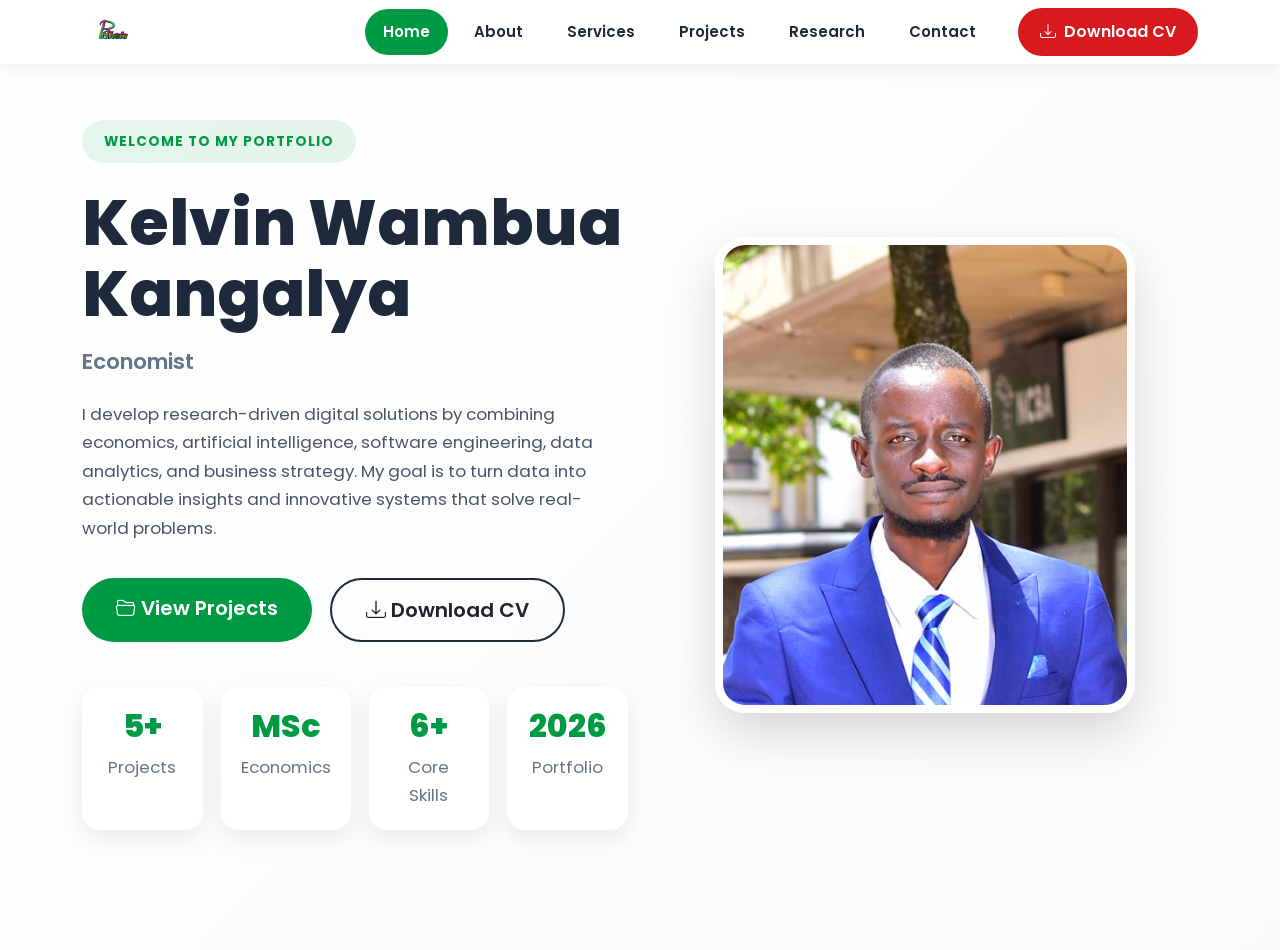
==== index.html @ ef7462bc "Update About link to point to about.html" ====
<!DOCTYPE html>
<html lang="en">

<head>

    <!-- ==========================================
                    META TAGS
    =========================================== -->

    <meta charset="UTF-8">

    <meta name="viewport"
          content="width=device-width, initial-scale=1.0">

    <meta http-equiv="X-UA-Compatible"
          content="IE=edge">

    <title>
        Kelvin Wambua Kangalya | Economist | AI Data Analyst | Researcher
    </title>

    <meta name="description"
          content="Official portfolio of Kelvin Wambua Kangalya. Economist, AI Data Analyst, Researcher and Software Developer from Kenya.">

    <meta name="keywords"
          content="Kelvin Wambua, Economist, AI Data Analyst, Kenya, Researcher, Portfolio, RSHOTS">

    <meta name="author"
          content="Kelvin Wambua Kangalya">

    <!-- Favicon -->

    <link rel="icon"
          href="images/logo.png">

    <!-- Google Fonts -->

    <link rel="preconnect"
          href="https://fonts.googleapis.com">

    <link rel="preconnect"
          href="https://fonts.gstatic.com"
          crossorigin>

    <link href="https://fonts.googleapis.com/css2?family=Poppins:wght@300;400;500;600;700;800&display=swap"
          rel="stylesheet">

    <!-- Bootstrap -->

    <link href="https://cdn.jsdelivr.net/npm/bootstrap@5.3.7/dist/css/bootstrap.min.css"
          rel="stylesheet">

    <!-- Bootstrap Icons -->

    <link rel="stylesheet"
          href="https://cdn.jsdelivr.net/npm/bootstrap-icons@1.13.1/font/bootstrap-icons.min.css">

    <!-- Custom CSS -->

    <link rel="stylesheet"
          href="css/style.css">

</head>

<body>

<!-- ==========================================
                NAVIGATION
=========================================== -->

<nav class="navbar navbar-expand-lg fixed-top custom-navbar">

    <div class="container">

        <!-- Logo -->

        

            <a class="navbar-brand" href="index.html">

    <img src="images/logo.png"
         alt="RSHOTS Logo"
         class="navbar-logo">

</a>

        <!-- Mobile Button -->

        <button class="navbar-toggler"
                type="button"
                data-bs-toggle="collapse"
                data-bs-target="#navbarNav"
                aria-controls="navbarNav"
                aria-expanded="false"
                aria-label="Toggle navigation">

            <i class="bi bi-list"></i>

        </button>

        <!-- Navigation -->

        <div class="collapse navbar-collapse"
             id="navbarNav">

            <ul class="navbar-nav ms-auto align-items-lg-center">

                <li class="nav-item">

                    <a class="nav-link active"
                       href="#home">

                        Home

                    </a>

                </li>

                <li class="nav-item">

                   <a class="nav-link" href="about.html">About</a>

                      

                </li>

                <li class="nav-item">

                    <a class="nav-link"
                       href="#services">

                        Services

                    </a>

                </li>

                <li class="nav-item">

                    <a class="nav-link"
                       href="#projects">

                        Projects

                    </a>

                </li>

                <li class="nav-item">

                    <a class="nav-link"
                       href="#research">

                        Research

                    </a>

                </li>

                <li class="nav-item">

                    <a class="nav-link"
                       href="#contact">

                        Contact

                    </a>

                </li>

                <li class="nav-item ms-lg-3">

                    <a href="doc/CV26.pdf"
                       target="_blank"
                       class="resume-btn">

                        <i class="bi bi-download"></i>

                        Download CV

                    </a>

                </li>

            </ul>

        </div>

    </div>

</nav>
<!-- ==================================================
                    HERO SECTION
=================================================== -->

<section id="home" class="hero">

    <div class="container">

        <div class="row align-items-center gy-5">

            <!-- LEFT COLUMN -->

            <div class="col-lg-6">

                <span class="hero-badge">

                    WELCOME TO MY PORTFOLIO

                </span>

                <h1>

                    Kelvin Wambua Kangalya

                </h1>

       <h2>

    <span id="typing-text"></span>

</h2>

                <p>

                    I develop research-driven digital solutions by combining
                    economics, artificial intelligence, software engineering,
                    data analytics, and business strategy. My goal is to turn
                    data into actionable insights and innovative systems that
                    solve real-world problems.

                </p>

                <div class="hero-buttons">

                    <a href="#projects"
                       class="btn btn-success btn-lg">

                        <i class="bi bi-folder2-open"></i>

                        View Projects

                    </a>

                    <a href="doc/CV26.pdf"
                       target="_blank"
                       class="btn btn-outline-dark btn-lg">

                        <i class="bi bi-download"></i>

                        Download CV

                    </a>

                </div>

                <!-- Statistics -->

                <div class="hero-stats">

                    <div class="stat-card">

                        <h3>5+</h3>

                        <p>Projects</p>

                    </div>

                    <div class="stat-card">

                        <h3>MSc</h3>

                        <p>Economics</p>

                    </div>

                    <div class="stat-card">

                        <h3>6+</h3>

                        <p>Core Skills</p>

                    </div>

                    <div class="stat-card">

                        <h3>2026</h3>

                        <p>Portfolio</p>

                    </div>

                </div>

            </div>

            <!-- RIGHT COLUMN -->

            <div class="col-lg-6 text-center">

                <div class="hero-image-wrapper">

                    <img src="images/profile.jpg"
     alt="Kelvin Wambua Kangalya"
     class="hero-image"
     loading="lazy">

                </div>

            </div>

        </div>

    </div>

</section>
    <script src="js/script.js"></script>
---- css/style.css ----
/*========================================================

    KELVIN WAMBUA KANGALYA PORTFOLIO
    Version 1.0

=========================================================*/

/*========================
ROOT VARIABLES
=========================*/

:root{

    --primary:#009A44;
    --secondary:#D71920;

    --dark:#1E293B;
    --text:#475569;
    --light:#F8FAFC;
    --white:#FFFFFF;

    --border:#E2E8F0;

    --shadow:0 10px 30px rgba(0,0,0,.08);

    --transition:.35s ease;

}

/*========================
RESET
=========================*/

*{

margin:0;
padding:0;
box-sizing:border-box;

}

html{

scroll-behavior:smooth;

}

body{

font-family:'Poppins',sans-serif;

background:var(--white);

color:var(--dark);

overflow-x:hidden;

line-height:1.7;

}

img{

max-width:100%;

display:block;

}

a{

text-decoration:none;

transition:var(--transition);

}

ul{

list-style:none;

}

section{

padding:100px 0;

}

/*========================
SCROLLBAR
=========================*/

::-webkit-scrollbar{

width:10px;

}

::-webkit-scrollbar-track{

background:#eee;

}

::-webkit-scrollbar-thumb{

background:var(--primary);

border-radius:50px;

}

::-webkit-scrollbar-thumb:hover{

background:var(--secondary);

}

/*====================================================
                NAVBAR
====================================================*/

.custom-navbar{

    background:rgba(255,255,255,.96);

    backdrop-filter:blur(15px);

    box-shadow:0 3px 18px rgba(0,0,0,.08);

    padding:8px 0;

    transition:.35s;

}

/* Brand */

.navbar-brand{

    display:flex;

    align-items:center;

    padding:0;

}

/* Logo */

.navbar-logo{

    width:48px;

    height:48px;

    object-fit:contain;

    transition:.35s;

}

.navbar-logo:hover{

    transform:rotate(-5deg) scale(1.08);

}

/* Menu */

.navbar-nav{

    gap:8px;

}

.nav-link{

    font-size:15px;

    font-weight:600;

    color:#1E293B !important;

    padding:10px 18px !important;

    border-radius:40px;

    transition:.3s;

}

.nav-link:hover{

    background:#009A44;

    color:#fff !important;

}

.nav-link.active{

    background:#009A44;

    color:#fff !important;

}

/* Resume Button */

.resume-btn{

    display:inline-flex;

    align-items:center;

    gap:8px;

    text-decoration:none;

    background:#D71920;

    color:#fff;

    padding:10px 22px;

    border-radius:40px;

    font-weight:600;

    transition:.3s;

}

.resume-btn:hover{

    background:#009A44;

    color:#fff;

    transform:translateY(-2px);

}

/* Mobile Button */

.navbar-toggler{

    border:none;

    font-size:1.6rem;

}

.navbar-toggler:focus{

    box-shadow:none;

}

/* Mobile */

@media(max-width:991px){

.custom-navbar{

    padding:10px 0;

}

.navbar-logo{

    width:42px;

    height:42px;

}

.navbar-collapse{

    background:white;

    margin-top:15px;

    padding:20px;

    border-radius:15px;

    box-shadow:0 5px 20px rgba(0,0,0,.08);

}

.navbar-nav{

    gap:10px;

}

.resume-btn{

    width:100%;

    justify-content:center;

}

}

/*========================
HERO
=========================*/

.hero{

padding-top:180px;

padding-bottom:120px;

background:

linear-gradient(180deg,#ffffff 0%,#f8fafc 100%);

}

.hero-badge{

display:inline-block;

padding:10px 20px;

border-radius:40px;

background:rgba(0,154,68,.08);

color:var(--primary);

font-weight:700;

letter-spacing:2px;

font-size:.78rem;

margin-bottom:25px;

}

.hero h1{

font-size:4rem;

font-weight:800;

line-height:1.1;

margin-bottom:18px;

color:var(--dark);

}

.hero h2{

font-size:1.45rem;

font-weight:600;

color:#666;

margin-bottom:30px;

}

.hero p{

font-size:1.05rem;

color:var(--text);

max-width:560px;

margin-bottom:40px;

}

/*========================
BUTTONS
=========================*/

.hero-buttons{

display:flex;

gap:18px;

flex-wrap:wrap;

}

.btn{

padding:15px 34px;

border-radius:60px;

font-weight:600;

transition:.35s;

}

.btn-success{

background:var(--primary)!important;

border:none;

}

.btn-success:hover{

transform:translateY(-5px);

box-shadow:0 15px 30px rgba(0,154,68,.25);

}

.btn-outline-dark{

border:2px solid var(--dark);

}

.btn-outline-dark:hover{

background:var(--dark);

color:#fff;

transform:translateY(-5px);

}

/*========================
HERO IMAGE
=========================*/

.hero-image{

width:470px;

margin:auto;

border-radius:30px;

box-shadow:0 25px 50px rgba(0,0,0,.15);

transition:.45s;

border:6px solid #fff;

}

.hero-image:hover{

transform:translateY(-10px);

}

/*========================
PLACEHOLDER SECTIONS
=========================*/

#about,
#skills,
#projects,
#research,
#contact{

min-height:120px;

}

/*========================
SECTION TITLES
=========================*/

.section-title{

text-align:center;

margin-bottom:70px;

}

.section-title h2{

font-size:2.5rem;

font-weight:800;

margin-bottom:15px;

}

.section-title p{

max-width:700px;

margin:auto;

color:#666;

}

/*========================
CARDS
=========================*/

.card{

border:none;

border-radius:20px;

box-shadow:var(--shadow);

transition:.35s;

}

.card:hover{

transform:translateY(-10px);

}

/*========================
UTILITY
=========================*/

.text-primary{

color:var(--primary)!important;

}

.bg-primary{

background:var(--primary)!important;

}

.rounded-xl{

border-radius:25px;

}

.shadow-lg{

box-shadow:var(--shadow)!important;

}

/*========================
ANIMATION
=========================*/

.fade-up{

opacity:0;

transform:translateY(40px);

transition:1s;

}

.fade-up.show{

opacity:1;

transform:none;

}

/*========================
TABLET
=========================*/

@media(max-width:992px){

.hero{

text-align:center;

padding-top:150px;

}

.hero h1{

font-size:3rem;

}

.hero h2{

font-size:1.2rem;

}

.hero p{

margin:auto auto 35px;

}

.hero-buttons{

justify-content:center;

}

.hero-image{

margin-top:60px;

width:340px;

}

.brand-text{

display:none;

}

.nav-link{

margin-left:0;

padding:12px 0;

}

}

/*========================
MOBILE
=========================*/

@media(max-width:576px){

.hero h1{

font-size:2.4rem;

}

.hero h2{

font-size:1rem;

}

.hero{

padding-top:130px;

}

.hero-image{

width:280px;

}

.btn{

width:100%;

}

.hero-buttons{

flex-direction:column;

}

section{

padding:80px 0;

}

}
/*=========================================================
                PART 2
    ABOUT • SKILLS • PROJECTS • RESEARCH
=========================================================*/

/*========================
ABOUT SECTION
=========================*/

#about{
    background:#ffffff;
}

.about-content{
    max-width:900px;
    margin:auto;
}

.about-content h2{
    font-size:2.7rem;
    font-weight:800;
    margin-bottom:20px;
    color:var(--dark);
}

.about-content p{
    color:var(--text);
    margin-bottom:20px;
    font-size:1.05rem;
}

.about-info{
    margin-top:40px;
    display:grid;
    grid-template-columns:repeat(2,1fr);
    gap:20px;
}

.info-box{
    background:#fff;
    border:1px solid var(--border);
    border-radius:18px;
    padding:25px;
    transition:var(--transition);
}

.info-box:hover{
    transform:translateY(-8px);
    box-shadow:var(--shadow);
}

.info-box h5{
    color:var(--primary);
    font-weight:700;
    margin-bottom:10px;
}

/*========================
SKILLS
=========================*/

#skills{
    background:var(--light);
}

.skills-grid{
    display:grid;
    grid-template-columns:repeat(auto-fit,minmax(220px,1fr));
    gap:25px;
}

.skill-card{
    background:#fff;
    padding:35px 25px;
    border-radius:20px;
    text-align:center;
    transition:.35s;
    box-shadow:var(--shadow);
}

.skill-card:hover{
    transform:translateY(-10px);
}

.skill-card i{
    font-size:3rem;
    color:var(--primary);
    margin-bottom:20px;
}

.skill-card h4{
    font-size:1.2rem;
    font-weight:700;
}

.skill-card p{
    color:#666;
    margin-top:12px;
    font-size:.95rem;
}

/*========================
PROJECTS
=========================*/

#projects{
    background:#fff;
}

.project-card{
    background:#fff;
    overflow:hidden;
    border-radius:20px;
    box-shadow:var(--shadow);
    transition:.4s;
}

.project-card:hover{
    transform:translateY(-10px);
}

.project-card img{
    width:100%;
    height:240px;
    object-fit:cover;
}

.project-content{
    padding:25px;
}

.project-content h3{
    font-size:1.35rem;
    font-weight:700;
}

.project-content p{
    color:#666;
    margin:15px 0;
}

.project-tags{
    display:flex;
    gap:10px;
    flex-wrap:wrap;
}

.project-tags span{
    background:rgba(0,154,68,.08);
    color:var(--primary);
    padding:8px 16px;
    border-radius:30px;
    font-size:.8rem;
    font-weight:600;
}

/*========================
RESEARCH
=========================*/

#research{
    background:var(--light);
}

.timeline{
    position:relative;
    max-width:900px;
    margin:auto;
}

.timeline::before{
    content:"";
    position:absolute;
    left:20px;
    top:0;
    bottom:0;
    width:4px;
    background:var(--primary);
}

.timeline-item{
    position:relative;
    margin-left:70px;
    margin-bottom:50px;
    background:#fff;
    padding:30px;
    border-radius:20px;
    box-shadow:var(--shadow);
}

.timeline-item::before{
    content:"";
    position:absolute;
    left:-62px;
    top:30px;
    width:24px;
    height:24px;
    border-radius:50%;
    background:var(--secondary);
    border:5px solid #fff;
}

.timeline-item h4{
    color:var(--primary);
    font-weight:700;
}

.timeline-item p{
    margin-top:12px;
    color:#666;
}

/*========================
CONTACT
=========================*/

#contact{
    background:#fff;
}

.contact-card{
    background:#fff;
    border-radius:20px;
    padding:35px;
    box-shadow:var(--shadow);
}

.contact-card h3{
    margin-bottom:25px;
    font-weight:700;
}

.contact-item{
    display:flex;
    align-items:center;
    margin-bottom:25px;
}

.contact-item i{
    width:60px;
    height:60px;
    display:flex;
    align-items:center;
    justify-content:center;
    border-radius:50%;
    background:rgba(0,154,68,.08);
    color:var(--primary);
    font-size:1.4rem;
    margin-right:20px;
}

.contact-item h5{
    margin-bottom:4px;
}

.contact-item p{
    margin:0;
    color:#666;
}

/*========================
FORM
=========================*/

.form-control{
    border-radius:15px;
    padding:14px 18px;
    border:1px solid var(--border);
}

.form-control:focus{
    box-shadow:none;
    border-color:var(--primary);
}

textarea.form-control{
    min-height:180px;
}

/*========================
FOOTER
=========================*/

footer{
    background:var(--dark);
    color:#fff;
    padding:60px 0 30px;
}

.footer-logo{
    height:65px;
    margin-bottom:20px;
}

footer h4{
    margin-bottom:15px;
    font-weight:700;
}

footer p{
    color:#cbd5e1;
}

.social-icons{
    display:flex;
    gap:15px;
    margin-top:20px;
}

.social-icons a{
    width:45px;
    height:45px;
    display:flex;
    align-items:center;
    justify-content:center;
    background:rgba(255,255,255,.08);
    border-radius:50%;
    color:#fff;
    transition:.35s;
}

.social-icons a:hover{
    background:var(--primary);
    transform:translateY(-5px);
}

.footer-bottom{
    border-top:1px solid rgba(255,255,255,.12);
    margin-top:40px;
    padding-top:20px;
    text-align:center;
    color:#cbd5e1;
    font-size:.9rem;
}

/*========================
BACK TO TOP
=========================*/

#topBtn{
    position:fixed;
    right:25px;
    bottom:25px;
    width:55px;
    height:55px;
    border:none;
    border-radius:50%;
    background:var(--primary);
    color:#fff;
    cursor:pointer;
    display:none;
    z-index:999;
    box-shadow:var(--shadow);
    transition:.35s;
}

#topBtn:hover{
    background:var(--secondary);
    transform:translateY(-5px);
}

/*========================
LOADING ANIMATIONS
=========================*/

@keyframes floatImage{

0%{
transform:translateY(0);
}

50%{
transform:translateY(-15px);
}

100%{
transform:translateY(0);
}

}

.hero-image{
    animation:floatImage 5s ease-in-out infinite;
}

@keyframes fadeIn{

from{
opacity:0;
transform:translateY(40px);
}

to{
opacity:1;
transform:translateY(0);
}

}

.hero h1,
.hero h2,
.hero p,
.hero-buttons{
    animation:fadeIn 1s ease forwards;
}

/*========================
RESPONSIVE
=========================*/

@media(max-width:992px){

.about-info{
grid-template-columns:1fr;
}

.timeline::before{
left:12px;
}

.timeline-item{
margin-left:45px;
}

.timeline-item::before{
left:-38px;
}

}

@media(max-width:768px){

.section-title h2{
font-size:2rem;
}

.about-content h2{
font-size:2.2rem;
}

.project-card img{
height:220px;
}

.contact-item{
flex-direction:column;
text-align:center;
}

.contact-item i{
margin:0 0 15px;
}

}

@media(max-width:576px){

.about-content h2{
font-size:1.9rem;
}

.skill-card{
padding:25px;
}

.project-content{
padding:20px;
}

.timeline-item{
padding:20px;
}

footer{
text-align:center;
}

.social-icons{
justify-content:center;
}

}
/*=========================================================
                    HERO V2
=========================================================*/

.hero{

    min-height:100vh;

    display:flex;

    align-items:center;

    background:linear-gradient(135deg,#ffffff,#f8fafc);

    padding-top:120px;

}

.hero-badge{

    display:inline-block;

    background:rgba(0,154,68,.1);

    color:#009A44;

    padding:10px 22px;

    border-radius:50px;

    font-size:.85rem;

    font-weight:700;

    margin-bottom:25px;

    letter-spacing:1px;

}

.hero h1{

    font-size:4rem;

    font-weight:800;

    line-height:1.1;

    margin-bottom:20px;

}

.hero h2{

    font-size:1.35rem;

    color:#64748B;

    font-weight:600;

    margin-bottom:25px;

}

.hero p{

    font-size:1.05rem;

    color:#475569;

    max-width:580px;

    margin-bottom:35px;

}

.hero-buttons{

    display:flex;

    gap:18px;

    flex-wrap:wrap;

    margin-bottom:45px;

}

.hero-stats{

    display:grid;

    grid-template-columns:repeat(4,1fr);

    gap:18px;

}

.stat-card{

    background:#fff;

    border-radius:18px;

    padding:20px;

    text-align:center;

    box-shadow:0 8px 25px rgba(0,0,0,.08);

    transition:.35s;

}

.stat-card:hover{

    transform:translateY(-8px);

}

.stat-card h3{

    color:#009A44;

    font-size:2rem;

    font-weight:800;

    margin-bottom:8px;

}

.stat-card p{

    margin:0;

    color:#64748B;

}

.hero-image-wrapper{

    display:flex;

    justify-content:center;

}

.hero-image{

    width:420px;

    max-width:100%;

    border-radius:30px;

    border:8px solid #fff;

    box-shadow:0 20px 50px rgba(0,0,0,.15);

}

@media(max-width:991px){

.hero{

    text-align:center;

}

.hero h1{

    font-size:3rem;

}

.hero-stats{

    grid-template-columns:repeat(2,1fr);

}

.hero-buttons{

    justify-content:center;

}

.hero-image{

    width:340px;

    margin-top:30px;

}

}

@media(max-width:576px){

.hero h1{

    font-size:2.3rem;

}

.hero-stats{

    grid-template-columns:1fr 1fr;

}

.hero-buttons .btn{

    width:100%;

}

}
/*=========================================================
    KELVIN WAMBUA KANGALYA PORTFOLIO
    Version 2.0
=========================================================*/

document.addEventListener("DOMContentLoaded", () => {

    /*=====================================================
        1. STICKY NAVBAR
    =====================================================*/

    const navbar = document.querySelector(".custom-navbar");

    window.addEventListener("scroll", () => {

        if (window.scrollY > 50) {

            navbar.classList.add("navbar-scrolled");

        } else {

            navbar.classList.remove("navbar-scrolled");

        }

    });

    /*=====================================================
        2. TYPING EFFECT
    =====================================================*/

    const typingElement = document.getElementById("typing-text");

    const professions = [

        "Economist",

        "AI Data Analyst",

        "Researcher",

        "Software Developer"

    ];

    let professionIndex = 0;
    let letterIndex = 0;
    let deleting = false;

    function typeProfession() {

        const current = professions[professionIndex];

        if (!deleting) {

            typingElement.textContent = current.substring(0, letterIndex);

            letterIndex++;

            if (letterIndex > current.length) {

                deleting = true;

                setTimeout(typeProfession, 1800);

                return;

            }

        } else {

            typingElement.textContent = current.substring(0, letterIndex);

            letterIndex--;

            if (letterIndex < 0) {

                deleting = false;

                professionIndex++;

                if (professionIndex >= professions.length) {

                    professionIndex = 0;

                }

            }

        }

        setTimeout(typeProfession, deleting ? 45 : 90);

    }

    typeProfession();

    /*=====================================================
        3. SCROLL REVEAL
    =====================================================*/

    const reveals = document.querySelectorAll(

        ".section-title, .hero, .card, .skill-card, .project-card, .timeline-item, .contact-card"

    );

    const observer = new IntersectionObserver(

        entries => {

            entries.forEach(entry => {

                if (entry.isIntersecting) {

                    entry.target.classList.add("show");

                }

            });

        },

        {

            threshold: 0.15

        }

    );

    reveals.forEach(item => {

        item.classList.add("fade-up");

        observer.observe(item);

    });

    /*=====================================================
        4. BACK TO TOP BUTTON
    =====================================================*/

    const topButton = document.getElementById("topBtn");

    window.addEventListener("scroll", () => {

        if (window.scrollY > 400) {

            topButton.style.display = "flex";

        } else {

            topButton.style.display = "none";

        }

    });

    topButton.addEventListener("click", () => {

        window.scrollTo({

            top: 0,

            behavior: "smooth"

        });

    });

    /*=====================================================
        5. HERO COUNTERS
    =====================================================*/

    const counters = document.querySelectorAll(".stat-card h3");

    let counted = false;

    function runCounters() {

        if (counted) return;

        if (window.scrollY < 150) return;

        counted = true;

        counters.forEach(counter => {

            const text = counter.innerText;

            const value = parseInt(text);

            if (isNaN(value)) return;

            let start = 0;

            const interval = setInterval(() => {

                start++;

                counter.innerText = start + "+";

                if (start >= value) {

                    clearInterval(interval);

                }

            }, 70);

        });

    }

    window.addEventListener("scroll", runCounters);

    /*=====================================================
        6. ACTIVE NAVIGATION
    =====================================================*/

    const sections = document.querySelectorAll("section");

    const navLinks = document.querySelectorAll(".nav-link");

    window.addEventListener("scroll", () => {

        let current = "";

        sections.forEach(section => {

            const top = section.offsetTop - 120;

            const height = section.clientHeight;

            if (pageYOffset >= top) {

                current = section.getAttribute("id");

            }

        });

        navLinks.forEach(link => {

            link.classList.remove("active");

            if (link.getAttribute("href") === "#" + current) {

                link.classList.add("active");

            }

        });

    });

});
        #typing-text{

    color:#009A44;

    font-weight:700;

    transition:opacity .3s ease-in-out;

}
/*=========================================================
            END OF STYLESHEET
=========================================================*/
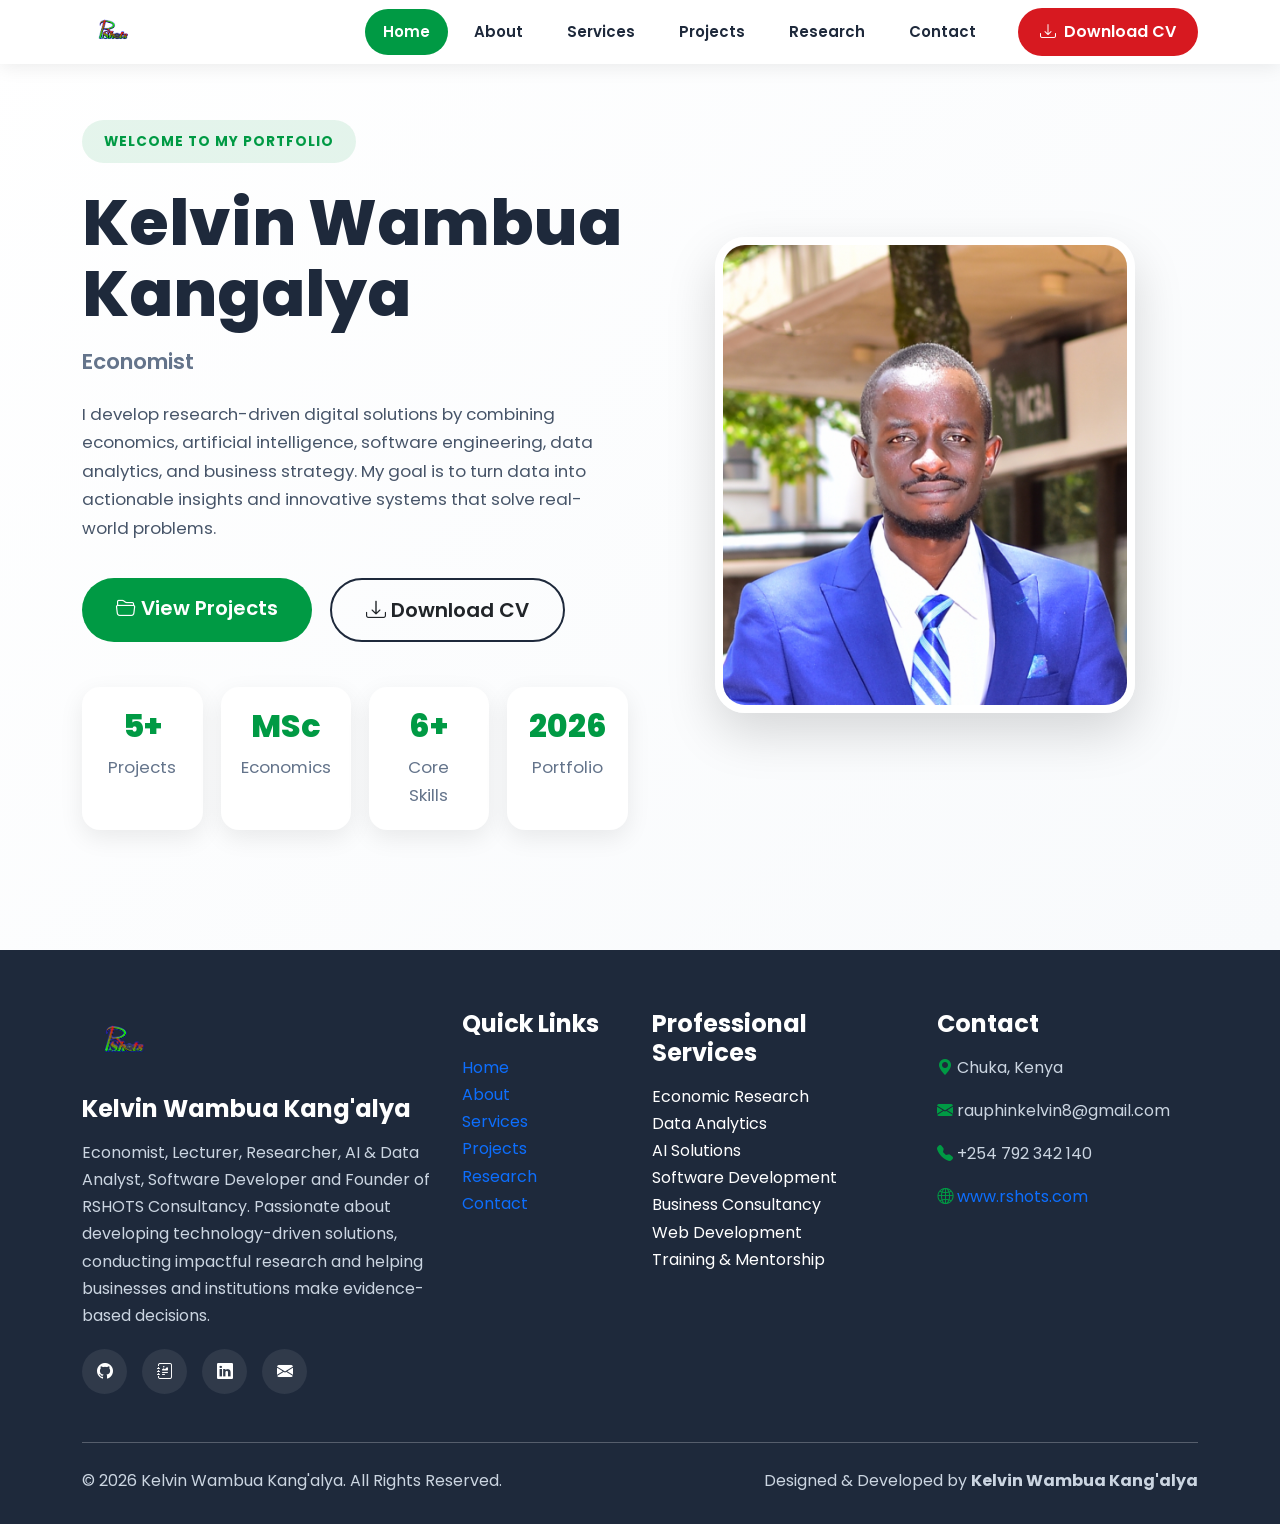
==== commit e872a6f3: "Update index.html" ====
--- a/index.html
+++ b/index.html
@@ -127,7 +127,7 @@
                 <li class="nav-item">
 
                     <a class="nav-link"
-                       href="#services">
+                       href="#services.html">
 
                         Services
 
@@ -138,7 +138,7 @@
                 <li class="nav-item">
 
                     <a class="nav-link"
-                       href="#projects">
+                       href="#projects.html">
 
                         Projects
 
@@ -149,7 +149,7 @@
                 <li class="nav-item">
 
                     <a class="nav-link"
-                       href="#research">
+                       href="#research.html">
 
                         Research
 
@@ -160,7 +160,7 @@
                 <li class="nav-item">
 
                     <a class="nav-link"
-                       href="#contact">
+                       href="#contact.html">
 
                         Contact
 
@@ -314,4 +314,223 @@
     </div>
 
 </section>
+    <!-- ==================================================
+                        FOOTER
+=================================================== -->
+
+<footer>
+
+<div class="container">
+
+<div class="row gy-5">
+
+<!-- Brand -->
+
+<div class="col-lg-4">
+
+<img src="images/logo.png"
+     alt="RSHOTS Logo"
+     class="footer-logo">
+
+<h4>
+
+Kelvin Wambua Kang'alya
+
+</h4>
+
+<p>
+
+Economist, Lecturer, Researcher, AI & Data Analyst,
+Software Developer and Founder of RSHOTS Consultancy.
+Passionate about developing technology-driven solutions,
+conducting impactful research and helping businesses
+and institutions make evidence-based decisions.
+
+</p>
+
+<div class="social-icons">
+
+<a href="https://github.com/Kelvinkangalya"
+   target="_blank">
+
+<i class="bi bi-github"></i>
+
+</a>
+
+<a href="https://www.researchgate.net/publication/397411814_Balancing_Enforcement_and_Compliance_Rethinking_Tax_Governance_in_Kenya"
+   target="_blank">
+
+<i class="bi bi-journal-richtext"></i>
+
+</a>
+
+<a href="https://www.linkedin.com/"
+   target="_blank">
+
+<i class="bi bi-linkedin"></i>
+
+</a>
+
+<a href="mailto:your@email.com">
+
+<i class="bi bi-envelope-fill"></i>
+
+</a>
+
+</div>
+
+</div>
+
+<!-- Quick Links -->
+
+<div class="col-lg-2 col-md-6">
+
+<h4>
+
+Quick Links
+
+</h4>
+
+<ul class="list-unstyled">
+
+<li><a href="index.html">Home</a></li>
+
+<li><a href="about.html">About</a></li>
+
+<li><a href="services.html">Services</a></li>
+
+<li><a href="projects.html">Projects</a></li>
+
+<li><a href="research.html">Research</a></li>
+
+<li><a href="contact.html">Contact</a></li>
+
+</ul>
+
+</div>
+
+<!-- Professional Services -->
+
+<div class="col-lg-3 col-md-6">
+
+<h4>
+
+Professional Services
+
+</h4>
+
+<ul class="list-unstyled">
+
+<li>Economic Research</li>
+
+<li>Data Analytics</li>
+
+<li>AI Solutions</li>
+
+<li>Software Development</li>
+
+<li>Business Consultancy</li>
+
+<li>Web Development</li>
+
+<li>Training & Mentorship</li>
+
+</ul>
+
+</div>
+
+<!-- Contact -->
+
+<div class="col-lg-3">
+
+<h4>
+
+Contact
+
+</h4>
+
+<p>
+
+<i class="bi bi-geo-alt-fill text-primary"></i>
+
+Chuka, Kenya
+
+</p>
+
+<p>
+
+<i class="bi bi-envelope-fill text-primary"></i>
+
+rauphinkelvin8@gmail.com
+
+</p>
+
+<p>
+
+<i class="bi bi-telephone-fill text-primary"></i>
+
++254 792 342 140
+
+</p>
+
+<p>
+
+<i class="bi bi-globe2 text-primary"></i>
+
+<a href="https://rshots.com"
+   target="_blank">
+
+www.rshots.com
+
+</a>
+
+</p>
+
+</div>
+
+</div>
+
+<hr class="mt-5 mb-4">
+
+<div class="row align-items-center">
+
+<div class="col-md-6">
+
+<p class="mb-0">
+
+© 2026 Kelvin Wambua Kang'alya. All Rights Reserved.
+
+</p>
+
+</div>
+
+<div class="col-md-6 text-md-end">
+
+<p class="mb-0">
+
+Designed & Developed by
+<strong>Kelvin Wambua Kang'alya</strong>
+
+</p>
+
+</div>
+
+</div>
+
+</div>
+
+</footer>
+
+<!-- Bootstrap -->
+
+<script src="https://cdn.jsdelivr.net/npm/bootstrap@5.3.7/dist/js/bootstrap.bundle.min.js"></script>
+
+<!-- Custom JavaScript -->
+
+<script src="js/script.js"></script>
+
+</body>
+
+</html>
+
     <script src="js/script.js"></script>
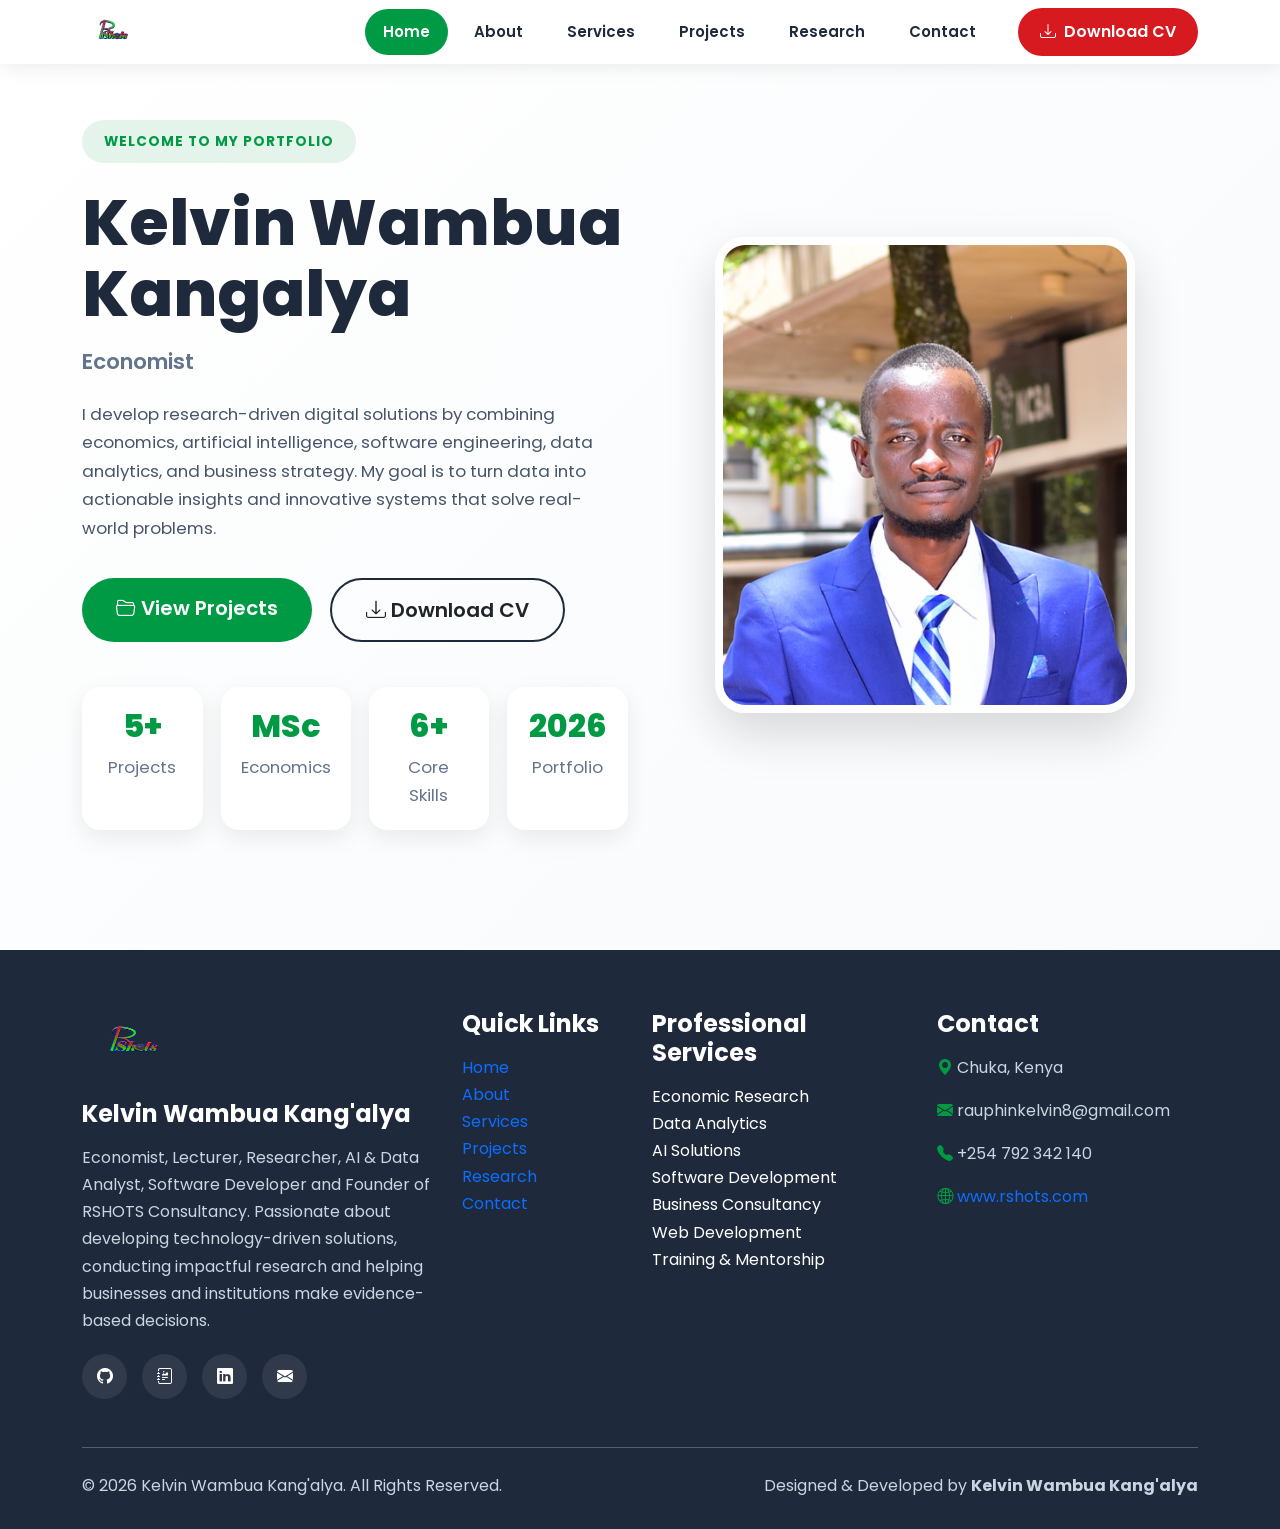
==== commit cea76870: "Update index.html" ====
--- a/index.html
+++ b/index.html
@@ -74,17 +74,15 @@
 
         <!-- Logo -->
 
-        
-
-            <a class="navbar-brand" href="index.html">
-
-    <img src="images/logo.png"
-         alt="RSHOTS Logo"
-         class="navbar-logo">
-
-</a>
-
-        <!-- Mobile Button -->
+        <a class="navbar-brand" href="index.html">
+
+            <img src="images/logo.png"
+                 alt="RSHOTS Logo"
+                 class="navbar-logo">
+
+        </a>
+
+        <!-- Mobile Toggle -->
 
         <button class="navbar-toggler"
                 type="button"
@@ -98,7 +96,7 @@
 
         </button>
 
-        <!-- Navigation -->
+        <!-- Navigation Links -->
 
         <div class="collapse navbar-collapse"
              id="navbarNav">
@@ -106,72 +104,33 @@
             <ul class="navbar-nav ms-auto align-items-lg-center">
 
                 <li class="nav-item">
-
-                    <a class="nav-link active"
-                       href="#home">
-
-                        Home
-
-                    </a>
-
-                </li>
-
-                <li class="nav-item">
-
-                   <a class="nav-link" href="about.html">About</a>
-
-                      
-
-                </li>
-
-                <li class="nav-item">
-
-                    <a class="nav-link"
-                       href="#services.html">
-
-                        Services
-
-                    </a>
-
-                </li>
-
-                <li class="nav-item">
-
-                    <a class="nav-link"
-                       href="#projects.html">
-
-                        Projects
-
-                    </a>
-
-                </li>
-
-                <li class="nav-item">
-
-                    <a class="nav-link"
-                       href="#research.html">
-
-                        Research
-
-                    </a>
-
-                </li>
-
-                <li class="nav-item">
-
-                    <a class="nav-link"
-                       href="#contact.html">
-
-                        Contact
-
-                    </a>
-
+                    <a class="nav-link active" href="index.html">Home</a>
+                </li>
+
+                <li class="nav-item">
+                    <a class="nav-link" href="about.html">About</a>
+                </li>
+
+                <li class="nav-item">
+                    <a class="nav-link" href="services.html">Services</a>
+                </li>
+
+                <li class="nav-item">
+                    <a class="nav-link" href="projects.html">Projects</a>
+                </li>
+
+                <li class="nav-item">
+                    <a class="nav-link" href="research.html">Research</a>
+                </li>
+
+                <li class="nav-item">
+                    <a class="nav-link" href="contact.html">Contact</a>
                 </li>
 
                 <li class="nav-item ms-lg-3">
 
-                    <a href="doc/CV26.pdf"
-                       target="_blank"
+                    <a href="doc/Kelvin_Wambua_Kangalya_CV_2026.pdf"
+                       download
                        class="resume-btn">
 
                         <i class="bi bi-download"></i>
--- a/css/style.css
+++ b/css/style.css
@@ -1664,6 +1664,1773 @@
     transition:opacity .3s ease-in-out;
 
 }
+/*=========================================
+RESEARCH HERO
+=========================================*/
+
+.research-hero{
+
+padding:170px 0 110px;
+
+background:linear-gradient(135deg,#ffffff,#eefbf3);
+
+overflow:hidden;
+
+}
+
+.research-tag{
+
+display:inline-block;
+
+padding:10px 22px;
+
+background:#e8fff0;
+
+color:#009A44;
+
+font-weight:700;
+
+border-radius:40px;
+
+margin-bottom:25px;
+
+letter-spacing:1px;
+
+}
+
+.research-hero h1{
+
+font-size:4rem;
+
+font-weight:800;
+
+line-height:1.1;
+
+margin-bottom:20px;
+
+}
+
+.research-hero h2{
+
+font-size:1.4rem;
+
+color:#666;
+
+margin-bottom:25px;
+
+}
+
+.research-hero h2 span{
+
+color:#009A44;
+
+margin:0 10px;
+
+}
+
+.research-hero p{
+
+font-size:1.08rem;
+
+color:#555;
+
+max-width:650px;
+
+margin-bottom:40px;
+
+}
+
+.research-photo{
+
+width:100%;
+
+max-width:430px;
+
+margin:auto;
+
+border-radius:30px;
+
+box-shadow:0 30px 60px rgba(0,0,0,.15);
+
+border:6px solid white;
+
+}
+
+@media(max-width:992px){
+
+.research-hero{
+
+text-align:center;
+
+padding-top:150px;
+
+}
+
+.research-hero h1{
+
+font-size:3rem;
+
+}
+
+.research-photo{
+
+margin-top:50px;
+
+}
+
+}
+
+@media(max-width:576px){
+
+.research-hero h1{
+
+font-size:2.3rem;
+
+}
+
+.research-hero h2{
+
+font-size:1rem;
+
+}
+
+}
+        /*=========================================
+RESEARCH SNAPSHOT
+=========================================*/
+
+.research-stats{
+
+padding:90px 0;
+
+background:white;
+
+}
+
+.research-stat-card{
+
+background:#fff;
+
+padding:40px 30px;
+
+border-radius:25px;
+
+text-align:center;
+
+box-shadow:0 15px 40px rgba(0,0,0,.08);
+
+transition:.35s;
+
+height:100%;
+
+border-top:5px solid transparent;
+
+}
+
+.research-stat-card:hover{
+
+transform:translateY(-12px);
+
+border-color:#009A44;
+
+}
+
+.stat-icon{
+
+width:80px;
+
+height:80px;
+
+margin:auto;
+
+border-radius:50%;
+
+background:#eefbf3;
+
+display:flex;
+
+align-items:center;
+
+justify-content:center;
+
+margin-bottom:25px;
+
+}
+
+.stat-icon i{
+
+font-size:2rem;
+
+color:#009A44;
+
+}
+
+.research-stat-card h3{
+
+font-size:2.8rem;
+
+font-weight:800;
+
+margin-bottom:10px;
+
+color:#1E293B;
+
+}
+
+.research-stat-card h5{
+
+font-weight:700;
+
+margin-bottom:15px;
+
+}
+
+.research-stat-card p{
+
+color:#64748B;
+
+margin:0;
+
+line-height:1.7;
+
+}
+        /*=========================================
+CURRENT RESEARCH
+=========================================*/
+
+.current-research{
+
+padding:110px 0;
+
+background:#f8fafc;
+
+}
+
+.current-research-card{
+
+background:white;
+
+padding:60px;
+
+border-radius:30px;
+
+box-shadow:0 25px 60px rgba(0,0,0,.08);
+
+}
+
+.current-research-card h3{
+
+font-size:2rem;
+
+font-weight:800;
+
+margin:20px 0;
+
+line-height:1.3;
+
+}
+
+.current-research-card p{
+
+color:#64748B;
+
+font-size:1.05rem;
+
+}
+
+.research-status{
+
+display:inline-block;
+
+background:#009A44;
+
+color:white;
+
+padding:10px 22px;
+
+border-radius:40px;
+
+font-weight:700;
+
+font-size:.85rem;
+
+letter-spacing:1px;
+
+}
+
+.research-tags{
+
+margin-top:35px;
+
+display:flex;
+
+gap:12px;
+
+flex-wrap:wrap;
+
+}
+
+.research-tags span{
+
+padding:10px 18px;
+
+background:#eefbf3;
+
+color:#009A44;
+
+border-radius:40px;
+
+font-weight:600;
+
+font-size:.9rem;
+
+}
+
+.progress-box{
+
+background:#f8fafc;
+
+padding:35px;
+
+border-radius:25px;
+
+}
+
+.progress-box h4{
+
+margin-bottom:30px;
+
+font-weight:700;
+
+}
+
+.progress-item{
+
+display:flex;
+
+justify-content:space-between;
+
+align-items:center;
+
+padding:15px 0;
+
+border-bottom:1px solid #e2e8f0;
+
+}
+
+.progress-item:last-child{
+
+border-bottom:none;
+
+}
+
+.complete{
+
+color:#16a34a;
+
+font-weight:600;
+
+}
+
+.active{
+
+color:#d97706;
+
+font-weight:600;
+
+}
+
+.pending{
+
+color:#64748b;
+
+font-weight:600;
+
+}
+
+@media(max-width:992px){
+
+.current-research-card{
+
+padding:35px;
+
+}
+
+.progress-box{
+
+margin-top:40px;
+
+}
+
+}
+        /*=========================================
+FEATURED PUBLICATION
+=========================================*/
+
+.featured-publication{
+
+padding:110px 0;
+
+background:#ffffff;
+
+}
+
+.publication-card{
+
+background:linear-gradient(135deg,#ffffff,#f7fff9);
+
+padding:60px;
+
+border-radius:30px;
+
+box-shadow:0 25px 60px rgba(0,0,0,.08);
+
+border-left:8px solid #009A44;
+
+}
+
+.publication-badge{
+
+display:inline-block;
+
+padding:10px 20px;
+
+background:#D71920;
+
+color:#fff;
+
+border-radius:40px;
+
+font-size:.85rem;
+
+font-weight:700;
+
+margin-bottom:25px;
+
+}
+
+.publication-card h3{
+
+font-size:2rem;
+
+font-weight:800;
+
+line-height:1.3;
+
+margin-bottom:25px;
+
+}
+
+.publication-card p{
+
+color:#64748B;
+
+font-size:1.05rem;
+
+}
+
+.publication-meta{
+
+display:grid;
+
+grid-template-columns:repeat(3,1fr);
+
+gap:25px;
+
+margin-top:35px;
+
+}
+
+.publication-meta strong{
+
+display:block;
+
+margin-bottom:8px;
+
+color:#1E293B;
+
+}
+
+.publication-meta p{
+
+margin:0;
+
+font-weight:600;
+
+color:#009A44;
+
+}
+
+.publication-side{
+
+background:white;
+
+padding:35px;
+
+border-radius:25px;
+
+text-align:center;
+
+box-shadow:0 10px 35px rgba(0,0,0,.08);
+
+}
+
+.publication-icon{
+
+width:90px;
+
+height:90px;
+
+margin:auto;
+
+border-radius:50%;
+
+background:#eefbf3;
+
+display:flex;
+
+align-items:center;
+
+justify-content:center;
+
+margin-bottom:25px;
+
+}
+
+.publication-icon i{
+
+font-size:2.5rem;
+
+color:#009A44;
+
+}
+
+.publication-side h4{
+
+font-weight:700;
+
+margin-bottom:20px;
+
+}
+
+@media(max-width:992px){
+
+.publication-card{
+
+padding:35px;
+
+}
+
+.publication-side{
+
+margin-top:40px;
+
+}
+
+.publication-meta{
+
+grid-template-columns:1fr;
+
+gap:15px;
+
+}
+
+}
+        /*=========================================
+RESEARCH EXPERTISE
+=========================================*/
+
+.research-expertise{
+
+padding:110px 0;
+
+background:#f8fafc;
+
+}
+
+.expertise-card{
+
+background:white;
+
+padding:40px 30px;
+
+border-radius:25px;
+
+text-align:center;
+
+box-shadow:0 15px 40px rgba(0,0,0,.08);
+
+transition:.4s;
+
+height:100%;
+
+position:relative;
+
+overflow:hidden;
+
+}
+
+.expertise-card::before{
+
+content:"";
+
+position:absolute;
+
+top:0;
+
+left:0;
+
+width:100%;
+
+height:5px;
+
+background:#009A44;
+
+transform:scaleX(0);
+
+transition:.4s;
+
+}
+
+.expertise-card:hover::before{
+
+transform:scaleX(1);
+
+}
+
+.expertise-card:hover{
+
+transform:translateY(-12px);
+
+}
+
+.expertise-icon{
+
+width:85px;
+
+height:85px;
+
+margin:auto;
+
+border-radius:50%;
+
+background:#eefbf3;
+
+display:flex;
+
+align-items:center;
+
+justify-content:center;
+
+margin-bottom:25px;
+
+transition:.4s;
+
+}
+
+.expertise-card:hover .expertise-icon{
+
+background:#009A44;
+
+transform:rotate(360deg);
+
+}
+
+.expertise-icon i{
+
+font-size:2rem;
+
+color:#009A44;
+
+transition:.4s;
+
+}
+
+.expertise-card:hover i{
+
+color:white;
+
+}
+
+.expertise-card h4{
+
+font-weight:700;
+
+margin-bottom:18px;
+
+}
+
+.expertise-card p{
+
+color:#64748B;
+
+line-height:1.8;
+
+margin:0;
+
+}
+        /*=========================================
+RESEARCH TOOLKIT
+=========================================*/
+
+.research-toolkit{
+
+padding:110px 0;
+
+background:white;
+
+}
+
+.tool-card{
+
+background:#fff;
+
+padding:40px 30px;
+
+border-radius:25px;
+
+text-align:center;
+
+box-shadow:0 15px 40px rgba(0,0,0,.08);
+
+transition:.4s;
+
+height:100%;
+
+border:1px solid #eef2f7;
+
+}
+
+.tool-card:hover{
+
+transform:translateY(-12px);
+
+box-shadow:0 30px 60px rgba(0,154,68,.18);
+
+}
+
+.tool-card i{
+
+font-size:3rem;
+
+color:#009A44;
+
+margin-bottom:25px;
+
+display:block;
+
+transition:.4s;
+
+}
+
+.tool-card:hover i{
+
+transform:scale(1.15);
+
+color:#D71920;
+
+}
+
+.tool-card h4{
+
+font-weight:700;
+
+margin-bottom:20px;
+
+}
+
+.tool-card p{
+
+color:#64748B;
+
+margin-bottom:25px;
+
+line-height:1.8;
+
+}
+
+.tool-level{
+
+display:inline-block;
+
+padding:10px 18px;
+
+border-radius:30px;
+
+background:#eefbf3;
+
+color:#009A44;
+
+font-size:.85rem;
+
+font-weight:600;
+
+}
+        /*=========================================
+ACADEMIC PROFILES
+=========================================*/
+
+.academic-profiles{
+
+padding:110px 0;
+
+background:#f8fafc;
+
+}
+
+.profile-card{
+
+background:white;
+
+padding:45px 35px;
+
+border-radius:25px;
+
+text-align:center;
+
+box-shadow:0 15px 40px rgba(0,0,0,.08);
+
+transition:.4s;
+
+height:100%;
+
+}
+
+.profile-card:hover{
+
+transform:translateY(-12px);
+
+box-shadow:0 25px 60px rgba(0,154,68,.15);
+
+}
+
+.profile-icon{
+
+width:95px;
+
+height:95px;
+
+margin:auto;
+
+margin-bottom:25px;
+
+border-radius:50%;
+
+background:#eefbf3;
+
+display:flex;
+
+align-items:center;
+
+justify-content:center;
+
+transition:.4s;
+
+}
+
+.profile-card:hover .profile-icon{
+
+background:#009A44;
+
+}
+
+.profile-icon i{
+
+font-size:2.5rem;
+
+color:#009A44;
+
+transition:.4s;
+
+}
+
+.profile-card:hover .profile-icon i{
+
+color:white;
+
+transform:scale(1.1);
+
+}
+
+.profile-card h3{
+
+font-weight:700;
+
+margin-bottom:20px;
+
+}
+
+.profile-card p{
+
+color:#64748B;
+
+margin-bottom:30px;
+
+line-height:1.8;
+
+}
+
+.profile-card .btn{
+
+padding:12px 28px;
+
+border-radius:30px;
+
+font-weight:600;
+
+}
+        /*=========================================
+RESEARCH COLLABORATION
+=========================================*/
+
+.research-collaboration{
+
+padding:120px 0;
+
+background:#ffffff;
+
+}
+
+.collaboration-card{
+
+background:linear-gradient(135deg,#009A44,#006d2f);
+
+border-radius:35px;
+
+padding:70px;
+
+color:white;
+
+overflow:hidden;
+
+position:relative;
+
+box-shadow:0 30px 70px rgba(0,154,68,.25);
+
+}
+
+.collaboration-card::before{
+
+content:"";
+
+position:absolute;
+
+width:350px;
+
+height:350px;
+
+background:rgba(255,255,255,.08);
+
+border-radius:50%;
+
+top:-120px;
+
+right:-120px;
+
+}
+
+.collaboration-badge{
+
+display:inline-block;
+
+padding:10px 20px;
+
+background:rgba(255,255,255,.15);
+
+border-radius:30px;
+
+font-weight:700;
+
+margin-bottom:25px;
+
+letter-spacing:1px;
+
+}
+
+.collaboration-card h2{
+
+font-size:2.5rem;
+
+font-weight:800;
+
+margin-bottom:25px;
+
+}
+
+.collaboration-card p{
+
+font-size:1.05rem;
+
+opacity:.95;
+
+line-height:1.8;
+
+}
+
+.collaboration-list{
+
+margin-top:35px;
+
+display:grid;
+
+grid-template-columns:repeat(2,1fr);
+
+gap:18px;
+
+}
+
+.collaboration-list div{
+
+display:flex;
+
+align-items:center;
+
+gap:10px;
+
+font-weight:600;
+
+}
+
+.collaboration-list i{
+
+color:#FFD54F;
+
+font-size:1.2rem;
+
+}
+
+.collaboration-box{
+
+background:rgba(255,255,255,.12);
+
+padding:45px 30px;
+
+border-radius:25px;
+
+backdrop-filter:blur(10px);
+
+}
+
+.collaboration-box i{
+
+font-size:4rem;
+
+margin-bottom:20px;
+
+}
+
+.collaboration-box h3{
+
+font-weight:700;
+
+margin-bottom:20px;
+
+}
+
+.collaboration-box .btn{
+
+margin-top:20px;
+
+border-radius:30px;
+
+padding:12px 30px;
+
+font-weight:700;
+
+color:#009A44;
+
+}
+
+@media(max-width:992px){
+
+.collaboration-card{
+
+padding:40px;
+
+}
+
+.collaboration-list{
+
+grid-template-columns:1fr;
+
+}
+
+.collaboration-box{
+
+margin-top:40px;
+
+}
+
+}
+        /*==================================================
+FOOTER
+==================================================*/
+
+.main-footer{
+
+background:#0f172a;
+
+color:#CBD5E1;
+
+padding:90px 0 30px;
+
+margin-top:0;
+
+}
+
+.footer-logo{
+
+width:80px;
+
+margin-bottom:25px;
+
+}
+
+.main-footer h3{
+
+color:white;
+
+font-weight:700;
+
+margin-bottom:20px;
+
+}
+
+.main-footer h5{
+
+color:white;
+
+margin-bottom:25px;
+
+font-weight:700;
+
+}
+
+.main-footer p{
+
+line-height:1.8;
+
+}
+
+.footer-links{
+
+list-style:none;
+
+padding:0;
+
+margin:0;
+
+}
+
+.footer-links li{
+
+margin-bottom:14px;
+
+}
+
+.footer-links a{
+
+color:#CBD5E1;
+
+text-decoration:none;
+
+transition:.3s;
+
+}
+
+.footer-links a:hover{
+
+color:#22C55E;
+
+padding-left:8px;
+
+}
+
+.footer-social{
+
+display:flex;
+
+gap:15px;
+
+margin-top:30px;
+
+}
+
+.footer-social a{
+
+width:45px;
+
+height:45px;
+
+background:#1E293B;
+
+border-radius:50%;
+
+display:flex;
+
+align-items:center;
+
+justify-content:center;
+
+color:white;
+
+font-size:1.2rem;
+
+transition:.35s;
+
+text-decoration:none;
+
+}
+
+.footer-social a:hover{
+
+background:#009A44;
+
+transform:translateY(-6px);
+
+}
+
+.footer-contact p{
+
+margin-bottom:18px;
+
+}
+
+.footer-contact i{
+
+color:#22C55E;
+
+margin-right:10px;
+
+}
+
+.main-footer hr{
+
+margin:55px 0 30px;
+
+border-color:rgba(255,255,255,.08);
+
+}
+
+.footer-bottom{
+
+font-size:.95rem;
+
+color:#94A3B8;
+
+}
+
+@media(max-width:768px){
+
+.footer-bottom{
+
+text-align:center;
+
+}
+
+.footer-bottom .text-md-end{
+
+margin-top:15px;
+
+text-align:center !important;
+
+}
+
+}
+        /*=========================================
+CONTACT HERO
+=========================================*/
+
+.contact-hero{
+
+padding:170px 0 110px;
+
+background:linear-gradient(135deg,#ffffff,#eefbf3);
+
+}
+        /*=========================================
+CONTACT INFORMATION
+=========================================*/
+
+.contact-info{
+
+padding:110px 0;
+
+background:#ffffff;
+
+}
+
+.contact-card{
+
+background:white;
+
+padding:45px 30px;
+
+text-align:center;
+
+border-radius:25px;
+
+box-shadow:0 15px 40px rgba(0,0,0,.08);
+
+transition:.35s;
+
+height:100%;
+
+}
+
+.contact-card:hover{
+
+transform:translateY(-12px);
+
+box-shadow:0 25px 60px rgba(0,154,68,.18);
+
+}
+
+.contact-icon{
+
+width:90px;
+
+height:90px;
+
+margin:auto;
+
+margin-bottom:25px;
+
+background:#eefbf3;
+
+border-radius:50%;
+
+display:flex;
+
+align-items:center;
+
+justify-content:center;
+
+transition:.4s;
+
+}
+
+.contact-card:hover .contact-icon{
+
+background:#009A44;
+
+}
+
+.contact-icon i{
+
+font-size:2rem;
+
+color:#009A44;
+
+transition:.4s;
+
+}
+
+.contact-card:hover i{
+
+color:white;
+
+}
+
+.contact-card h4{
+
+font-weight:700;
+
+margin-bottom:15px;
+
+}
+
+.contact-card p{
+
+color:#64748B;
+
+margin:0;
+
+word-break:break-word;
+
+}
+        .contact-card a{
+
+color:#009A44;
+
+text-decoration:none;
+
+font-weight:600;
+
+transition:.3s;
+
+}
+
+.contact-card a:hover{
+
+color:#D71920;
+
+}
+        /*=========================================
+CONTACT SERVICES
+=========================================*/
+
+.contact-services{
+
+padding:110px 0;
+
+background:#f8fafc;
+
+}
+
+.service-contact-card{
+
+background:white;
+
+padding:40px 30px;
+
+border-radius:25px;
+
+text-align:center;
+
+height:100%;
+
+transition:.35s;
+
+box-shadow:0 15px 40px rgba(0,0,0,.08);
+
+border-top:5px solid transparent;
+
+}
+
+.service-contact-card:hover{
+
+transform:translateY(-12px);
+
+border-color:#009A44;
+
+box-shadow:0 25px 60px rgba(0,154,68,.15);
+
+}
+
+.service-contact-icon{
+
+width:85px;
+
+height:85px;
+
+margin:auto;
+
+margin-bottom:25px;
+
+border-radius:50%;
+
+background:#eefbf3;
+
+display:flex;
+
+align-items:center;
+
+justify-content:center;
+
+transition:.35s;
+
+}
+
+.service-contact-card:hover .service-contact-icon{
+
+background:#009A44;
+
+transform:rotate(360deg);
+
+}
+
+.service-contact-icon i{
+
+font-size:2rem;
+
+color:#009A44;
+
+transition:.35s;
+
+}
+
+.service-contact-card:hover i{
+
+color:white;
+
+}
+
+.service-contact-card h4{
+
+font-weight:700;
+
+margin-bottom:18px;
+
+}
+
+.service-contact-card p{
+
+color:#64748B;
+
+line-height:1.8;
+
+margin:0;
+
+}
+        /*=========================================
+CONTACT FORM
+=========================================*/
+
+.contact-form-section{
+
+padding:110px 0;
+
+background:#ffffff;
+
+}
+
+.contact-form-card{
+
+background:white;
+
+padding:50px;
+
+border-radius:30px;
+
+box-shadow:0 20px 50px rgba(0,0,0,.08);
+
+}
+
+.contact-form-card label{
+
+font-weight:600;
+
+margin-bottom:10px;
+
+color:#1E293B;
+
+}
+
+.contact-form-card .form-control,
+
+.contact-form-card .form-select{
+
+padding:15px;
+
+border-radius:15px;
+
+border:1px solid #dbe4ee;
+
+transition:.3s;
+
+}
+
+.contact-form-card .form-control:focus,
+
+.contact-form-card .form-select:focus{
+
+border-color:#009A44;
+
+box-shadow:0 0 0 .2rem rgba(0,154,68,.15);
+
+}
+
+.contact-form-card textarea{
+
+resize:none;
+
+}
+
+.contact-form-card button{
+
+padding:14px 45px;
+
+border-radius:35px;
+
+font-weight:700;
+
+transition:.3s;
+
+}
+
+.contact-form-card button:hover{
+
+transform:translateY(-3px);
+
+}
+        /*=========================================
+FINAL CTA
+=========================================*/
+
+.contact-cta{
+
+padding:120px 0;
+
+background:#f8fafc;
+
+}
+
+.cta-card{
+
+background:linear-gradient(135deg,#009A44,#006d2f);
+
+padding:70px;
+
+border-radius:35px;
+
+color:white;
+
+box-shadow:0 30px 70px rgba(0,154,68,.25);
+
+position:relative;
+
+overflow:hidden;
+
+}
+
+.cta-card::after{
+
+content:"";
+
+position:absolute;
+
+width:300px;
+
+height:300px;
+
+background:rgba(255,255,255,.08);
+
+border-radius:50%;
+
+right:-100px;
+
+top:-100px;
+
+}
+
+.cta-badge{
+
+display:inline-block;
+
+padding:10px 22px;
+
+background:rgba(255,255,255,.15);
+
+border-radius:30px;
+
+font-weight:700;
+
+margin-bottom:25px;
+
+letter-spacing:1px;
+
+}
+
+.cta-card h2{
+
+font-size:2.5rem;
+
+font-weight:800;
+
+margin-bottom:25px;
+
+}
+
+.cta-card p{
+
+line-height:1.9;
+
+}
+
+.cta-highlights{
+
+margin-top:35px;
+
+display:grid;
+
+grid-template-columns:repeat(2,1fr);
+
+gap:18px;
+
+}
+
+.cta-highlights div{
+
+display:flex;
+
+align-items:center;
+
+gap:10px;
+
+font-weight:600;
+
+}
+
+.cta-highlights i{
+
+color:#FFD54F;
+
+}
+
+.cta-contact-box{
+
+background:rgba(255,255,255,.12);
+
+padding:40px;
+
+border-radius:25px;
+
+backdrop-filter:blur(8px);
+
+}
+
+.cta-contact-box i{
+
+font-size:4rem;
+
+margin-bottom:20px;
+
+}
+
+.cta-contact-box h4{
+
+font-weight:700;
+
+margin-bottom:15px;
+
+}
+
+.cta-contact-box .btn{
+
+margin-top:20px;
+
+border-radius:30px;
+
+padding:12px 35px;
+
+font-weight:700;
+
+color:#009A44;
+
+}
+
+@media(max-width:992px){
+
+.cta-card{
+
+padding:40px;
+
+}
+
+.cta-contact-box{
+
+margin-top:40px;
+
+}
+
+.cta-highlights{
+
+grid-template-columns:1fr;
+
+}
+
+}
 /*=========================================================
             END OF STYLESHEET
 =========================================================*/
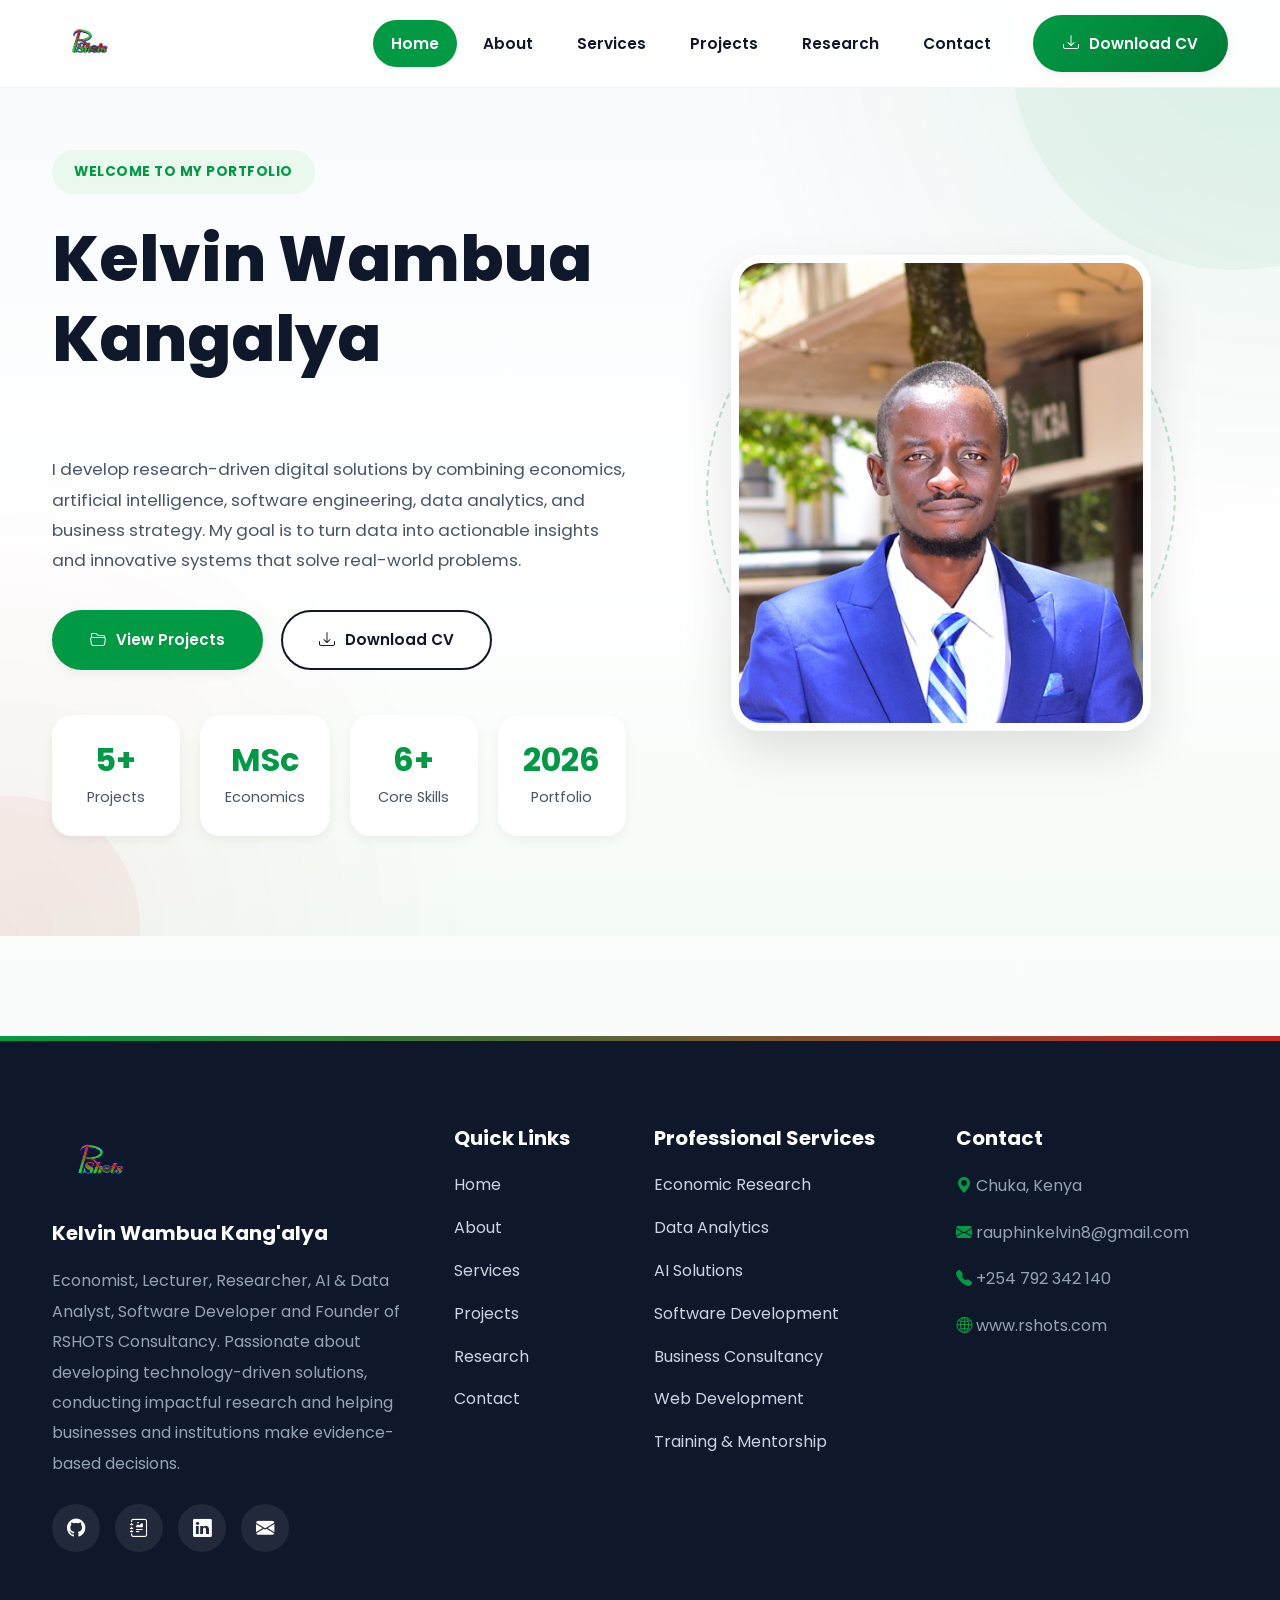
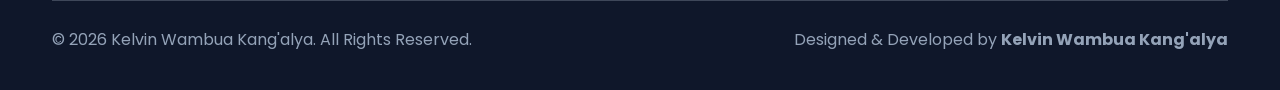
==== commit 7f8f6e0e: "Update index.html" ====
--- a/index.html
+++ b/index.html
@@ -61,7 +61,9 @@
           href="css/style.css">
 
 </head>
-
+<a href="#" class="back-top" id="backTop">
+    <i class="bi bi-arrow-up"></i>
+</a>
 <body>
 
 <!-- ==========================================
@@ -192,24 +194,24 @@
 
                 <div class="hero-buttons">
 
-                    <a href="#projects"
-                       class="btn btn-success btn-lg">
-
-                        <i class="bi bi-folder2-open"></i>
-
-                        View Projects
-
-                    </a>
-
-                    <a href="doc/CV26.pdf"
-                       target="_blank"
-                       class="btn btn-outline-dark btn-lg">
-
-                        <i class="bi bi-download"></i>
-
-                        Download CV
-
-                    </a>
+                    <a href="projects.html"
+   class="btn btn-success btn-lg">
+
+    <i class="bi bi-folder2-open"></i>
+
+    View Projects
+
+</a>
+                    
+                    <a href="doc/Kelvin_Wambua_Kangalya_CV_2026.pdf"
+   download
+   class="btn btn-outline-dark btn-lg">
+
+    <i class="bi bi-download"></i>
+
+    Download CV
+
+</a>
 
                 </div>
 
@@ -330,7 +332,7 @@
 
 </a>
 
-<a href="mailto:your@email.com">
+<a href="mailto:rshotsco@gmail.com">
 
 <i class="bi bi-envelope-fill"></i>
 
@@ -492,4 +494,3 @@
 
 </html>
 
-    <script src="js/script.js"></script>
--- a/css/style.css
+++ b/css/style.css
@@ -1,3436 +1,4426 @@
-/*========================================================
-
-    KELVIN WAMBUA KANGALYA PORTFOLIO
-    Version 1.0
-
-=========================================================*/
-
-/*========================
-ROOT VARIABLES
-=========================*/
+/*==================================================
+                PORTFOLIO CSS V2.0
+        Kelvin Wambua Kang'alya Portfolio
+====================================================*/
+
+
+/*==================================================
+                01. IMPORTS
+====================================================*/
+
+@import url('https://fonts.googleapis.com/css2?family=Poppins:wght@300;400;500;600;700;800&display=swap');
+
+
+/*==================================================
+                02. CSS VARIABLES
+====================================================*/
 
 :root{
 
+    /* Brand Colours */
+
     --primary:#009A44;
-    --secondary:#D71920;
-
-    --dark:#1E293B;
+    --primary-dark:#007A36;
+    --secondary:#C62828;
+
+    /* Neutral Colours */
+
+    --dark:#0F172A;
     --text:#475569;
-    --light:#F8FAFC;
+
     --white:#FFFFFF;
 
+    --background:#F8FAFC;
+
+    --background-alt:#F1F5F9;
+
+    --background-soft:#EEF8F2;
+
     --border:#E2E8F0;
 
-    --shadow:0 10px 30px rgba(0,0,0,.08);
+    /* Shadows */
+
+    --shadow-sm:0 4px 12px rgba(0,0,0,.05);
+
+    --shadow-md:0 12px 30px rgba(0,0,0,.08);
+
+    --shadow-lg:0 20px 50px rgba(0,0,0,.12);
+
+    /* Border Radius */
+
+    --radius-sm:12px;
+
+    --radius-md:20px;
+
+    --radius-lg:32px;
+
+    /* Transition */
 
     --transition:.35s ease;
 
 }
 
-/*========================
-RESET
-=========================*/
-
-*{
-
-margin:0;
-padding:0;
-box-sizing:border-box;
-
-}
+
+/*==================================================
+                    03. RESET
+====================================================*/
+
+*,
+*::before,
+*::after{
+
+    margin:0;
+
+    padding:0;
+
+    box-sizing:border-box;
+
+}
+
+
+/*==================================================
+                04. GLOBAL
+====================================================*/
 
 html{
 
-scroll-behavior:smooth;
+    scroll-behavior:smooth;
+
+    scroll-padding-top:90px;
 
 }
 
 body{
 
-font-family:'Poppins',sans-serif;
-
-background:var(--white);
-
-color:var(--dark);
-
-overflow-x:hidden;
-
-line-height:1.7;
-
-}
+    font-family:'Poppins',sans-serif;
+
+    font-size:16px;
+
+    line-height:1.8;
+
+    color:var(--text);
+
+    background:linear-gradient(
+        180deg,
+        #F8FAFC 0%,
+        #FCFDFD 40%,
+        #F5FBF7 100%
+    );
+
+    overflow-x:hidden;
+
+    text-rendering:optimizeLegibility;
+
+    -webkit-font-smoothing:antialiased;
+
+}
+
+
+/*==================================================
+                05. TYPOGRAPHY
+====================================================*/
+
+h1,
+h2,
+h3,
+h4,
+h5,
+h6{
+
+    color:var(--dark);
+
+    font-weight:700;
+
+    line-height:1.25;
+
+    margin-bottom:18px;
+
+}
+
+h1{
+
+    font-size:clamp(2.8rem,5vw,4.8rem);
+
+    font-weight:800;
+
+}
+
+h2{
+
+    font-size:clamp(2rem,4vw,3.2rem);
+
+}
+
+h3{
+
+    font-size:1.6rem;
+
+}
+
+h4{
+
+    font-size:1.25rem;
+
+}
+
+p{
+
+    margin-bottom:1rem;
+
+    color:var(--text);
+
+}
+
+
+/*==================================================
+                06. LINKS
+====================================================*/
+
+a{
+
+    text-decoration:none;
+
+    color:inherit;
+
+    transition:var(--transition);
+
+}
+
+
+/*==================================================
+                07. IMAGES
+====================================================*/
 
 img{
 
-max-width:100%;
-
-display:block;
-
-}
-
-a{
-
-text-decoration:none;
-
-transition:var(--transition);
-
-}
-
-ul{
-
-list-style:none;
+    display:block;
+
+    max-width:100%;
+
+    height:auto;
+
+    transition:var(--transition);
+
+}
+
+img:hover{
+
+    transform:scale(1.02);
+
+}
+
+
+/*==================================================
+                08. LAYOUT
+====================================================*/
+
+.container{
+
+    max-width:1200px;
 
 }
 
 section{
 
-padding:100px 0;
-
-}
-
-/*========================
-SCROLLBAR
-=========================*/
-
-::-webkit-scrollbar{
-
-width:10px;
-
-}
-
-::-webkit-scrollbar-track{
-
-background:#eee;
-
-}
-
-::-webkit-scrollbar-thumb{
-
-background:var(--primary);
-
-border-radius:50px;
-
-}
-
-::-webkit-scrollbar-thumb:hover{
-
-background:var(--secondary);
-
-}
-
-/*====================================================
-                NAVBAR
+    position:relative;
+
+    padding:110px 0;
+
+}
+
+
+/*==================================================
+            SECTION TITLES
 ====================================================*/
 
+.section-title{
+
+    text-align:center;
+
+    margin-bottom:70px;
+
+}
+
+.section-title span{
+
+    display:inline-block;
+
+    background:rgba(0,154,68,.10);
+
+    color:var(--primary);
+
+    padding:8px 18px;
+
+    border-radius:50px;
+
+    font-size:.85rem;
+
+    font-weight:700;
+
+    letter-spacing:1px;
+
+    text-transform:uppercase;
+
+    margin-bottom:20px;
+
+}
+
+.section-title h2{
+
+    font-weight:800;
+
+    margin-bottom:16px;
+
+}
+
+.section-title p{
+
+    max-width:700px;
+
+    margin:auto;
+
+}
+
+
+/*==================================================
+                BACKGROUNDS
+====================================================*/
+
+.bg-white{
+
+    background:var(--white);
+
+}
+
+.bg-light{
+
+    background:var(--background-alt);
+
+}
+
+.bg-soft{
+
+    background:var(--background-soft);
+
+}
+
+
+/*==================================================
+                BOOTSTRAP FIXES
+====================================================*/
+
+.row{
+
+    --bs-gutter-x:1.8rem;
+
+}
+
+.text-primary{
+
+    color:var(--primary)!important;
+
+}
+
+
+/*==================================================
+                RESPONSIVE
+====================================================*/
+
+@media(max-width:991px){
+
+section{
+
+padding:90px 0;
+
+}
+
+.section-title{
+
+margin-bottom:55px;
+
+}
+
+}
+
+@media(max-width:768px){
+
+body{
+
+font-size:15px;
+
+}
+
+section{
+
+padding:80px 0;
+
+}
+
+.container{
+
+padding-left:22px;
+
+padding-right:22px;
+
+}
+
+h1{
+
+font-size:2.5rem;
+
+}
+
+h2{
+
+font-size:2rem;
+
+}
+
+}
+
+@media(max-width:576px){
+
+section{
+
+padding:70px 0;
+
+}
+
+}
+/*==================================================
+                    NAVBAR
+====================================================*/
+
 .custom-navbar{
 
-    background:rgba(255,255,255,.96);
-
-    backdrop-filter:blur(15px);
-
-    box-shadow:0 3px 18px rgba(0,0,0,.08);
-
-    padding:8px 0;
+    position:fixed;
+
+    top:0;
+
+    left:0;
+
+    width:100%;
+
+    z-index:9999;
+
+    padding:18px 0;
+
+    background:rgba(255,255,255,.94);
+
+    backdrop-filter:blur(18px);
+
+    -webkit-backdrop-filter:blur(18px);
+
+    border-bottom:1px solid rgba(0,0,0,.05);
+
+    transition:var(--transition);
+
+}
+
+/* Navbar when scrolling */
+
+.custom-navbar.scrolled{
+
+    padding:12px 0;
+
+    background:rgba(255,255,255,.98);
+
+    box-shadow:var(--shadow-md);
+
+}
+
+
+/*==================================================
+                    LOGO
+====================================================*/
+
+.navbar-brand{
+
+    display:flex;
+
+    align-items:center;
+
+}
+
+.navbar-logo{
+
+    width:auto;
+
+    height:58px;
+
+    transition:var(--transition);
+
+}
+
+.custom-navbar.scrolled .navbar-logo{
+
+    height:50px;
+
+}
+
+
+/*==================================================
+                NAVIGATION LINKS
+====================================================*/
+
+.navbar-nav{
+
+    gap:8px;
+
+}
+
+.nav-link{
+
+    color:var(--dark);
+
+    font-size:.96rem;
+
+    font-weight:600;
+
+    padding:10px 18px !important;
+
+    border-radius:50px;
+
+    transition:var(--transition);
+
+}
+
+.nav-link:hover{
+
+    color:var(--primary);
+
+    background:rgba(0,154,68,.08);
+
+}
+
+.nav-link.active{
+
+    background:var(--primary);
+
+    color:#fff !important;
+
+}
+
+
+/*==================================================
+                DOWNLOAD CV BUTTON
+====================================================*/
+
+.resume-btn{
+
+    display:inline-flex;
+
+    align-items:center;
+
+    justify-content:center;
+
+    gap:10px;
+
+    background:var(--primary);
+
+    color:#fff;
+
+    padding:12px 24px;
+
+    border-radius:50px;
+
+    font-weight:600;
+
+    transition:var(--transition);
+
+    box-shadow:var(--shadow-sm);
+
+}
+
+.resume-btn:hover{
+
+    background:var(--primary-dark);
+
+    color:#fff;
+
+    transform:translateY(-3px);
+
+    box-shadow:var(--shadow-md);
+
+}
+
+.resume-btn i{
+
+    font-size:1rem;
+
+}
+
+
+/*==================================================
+                MOBILE TOGGLER
+====================================================*/
+
+.navbar-toggler{
+
+    border:none;
+
+    background:none;
+
+    box-shadow:none !important;
+
+}
+
+.navbar-toggler i{
+
+    font-size:2rem;
+
+    color:var(--primary);
+
+}
+
+
+/*==================================================
+                MOBILE MENU
+====================================================*/
+
+@media(max-width:991px){
+
+.custom-navbar{
+
+padding:14px 0;
+
+}
+
+.navbar-collapse{
+
+margin-top:20px;
+
+padding:22px;
+
+background:#fff;
+
+border-radius:22px;
+
+box-shadow:var(--shadow-md);
+
+}
+
+.navbar-nav{
+
+gap:14px;
+
+}
+
+.nav-link{
+
+text-align:center;
+
+}
+
+.resume-btn{
+
+width:100%;
+
+margin-top:12px;
+
+}
+
+}
+
+
+/*==================================================
+                LARGE SCREENS
+====================================================*/
+
+@media(min-width:992px){
+
+.navbar{
+
+height:88px;
+
+}
+
+}
+/*==================================================
+                    BUTTONS
+====================================================*/
+
+/* Shared Button Style */
+
+.btn,
+.resume-btn,
+.primary-btn,
+.secondary-btn{
+
+    display:inline-flex;
+
+    align-items:center;
+
+    justify-content:center;
+
+    gap:10px;
+
+    padding:14px 30px;
+
+    border-radius:50px;
+
+    font-size:.95rem;
+
+    font-weight:600;
+
+    text-decoration:none;
+
+    cursor:pointer;
+
+    transition:all .35s ease;
+
+}
+
+
+/*=========================================
+            PRIMARY BUTTON
+=========================================*/
+
+.btn-success,
+.primary-btn{
+
+    background:var(--primary);
+
+    color:#fff;
+
+    border:2px solid var(--primary);
+
+    box-shadow:var(--shadow-sm);
+
+}
+
+.btn-success:hover,
+.primary-btn:hover{
+
+    background:var(--primary-dark);
+
+    border-color:var(--primary-dark);
+
+    color:#fff;
+
+    transform:translateY(-4px);
+
+    box-shadow:var(--shadow-md);
+
+}
+
+
+/*=========================================
+            OUTLINE BUTTON
+=========================================*/
+
+.btn-outline-dark,
+.secondary-btn{
+
+    background:#fff;
+
+    color:var(--dark);
+
+    border:2px solid var(--dark);
+
+}
+
+.btn-outline-dark:hover,
+.secondary-btn:hover{
+
+    background:var(--dark);
+
+    color:#fff;
+
+    transform:translateY(-4px);
+
+}
+
+
+/*=========================================
+            DOWNLOAD CV BUTTON
+=========================================*/
+
+.resume-btn{
+
+    background:linear-gradient(
+        135deg,
+        var(--primary),
+        var(--primary-dark)
+    );
+
+    color:#fff;
+
+    border:none;
+
+    box-shadow:var(--shadow-sm);
+
+}
+
+.resume-btn:hover{
+
+    color:#fff;
+
+    transform:translateY(-4px);
+
+    box-shadow:var(--shadow-md);
+
+}
+
+
+/*=========================================
+                BUTTON ICONS
+=========================================*/
+
+.btn i,
+.resume-btn i,
+.primary-btn i,
+.secondary-btn i{
+
+    font-size:1rem;
+
+}
+
+
+/*=========================================
+            HERO BUTTON GROUP
+=========================================*/
+
+.hero-buttons{
+
+    display:flex;
+
+    flex-wrap:wrap;
+
+    gap:18px;
+
+    margin-top:35px;
+
+}
+
+
+/*=========================================
+                SMALL BUTTON
+=========================================*/
+
+.btn-sm{
+
+    padding:10px 22px;
+
+    font-size:.85rem;
+
+}
+
+
+/*=========================================
+                LARGE BUTTON
+=========================================*/
+
+.btn-lg{
+
+    padding:16px 36px;
+
+}
+
+
+/*=========================================
+                MOBILE
+=========================================*/
+
+@media(max-width:768px){
+
+.hero-buttons{
+
+flex-direction:column;
+
+}
+
+.hero-buttons .btn,
+.hero-buttons .resume-btn{
+
+width:100%;
+
+}
+
+}
+/*==================================================
+                    HERO
+====================================================*/
+
+.hero{
+
+    position:relative;
+
+    display:flex;
+
+    align-items:center;
+
+    min-height:100vh;
+
+    padding:150px 0 100px;
+
+    overflow:hidden;
+
+    background:
+    radial-gradient(circle at top right,
+    rgba(0,154,68,.08),
+    transparent 35%),
+
+    radial-gradient(circle at bottom left,
+    rgba(198,40,40,.05),
+    transparent 30%),
+
+    linear-gradient(
+    180deg,
+    #F8FAFC 0%,
+    #FFFFFF 60%,
+    #F4FBF6 100%
+    );
+
+}
+
+
+/* Decorative Shapes */
+
+.hero::before{
+
+    content:"";
+
+    position:absolute;
+
+    width:450px;
+
+    height:450px;
+
+    border-radius:50%;
+
+    background:rgba(0,154,68,.05);
+
+    top:-180px;
+
+    right:-180px;
+
+}
+
+.hero::after{
+
+    content:"";
+
+    position:absolute;
+
+    width:260px;
+
+    height:260px;
+
+    border-radius:50%;
+
+    background:rgba(198,40,40,.05);
+
+    bottom:-120px;
+
+    left:-120px;
+
+}
+
+
+/*==================================================
+                HERO CONTENT
+====================================================*/
+
+.hero .container{
+
+    position:relative;
+
+    z-index:2;
+
+}
+
+.hero-badge{
+
+    display:inline-flex;
+
+    align-items:center;
+
+    gap:10px;
+
+    background:#EAF8EE;
+
+    color:var(--primary);
+
+    padding:10px 22px;
+
+    border-radius:50px;
+
+    font-size:.85rem;
+
+    font-weight:700;
+
+    margin-bottom:25px;
+
+    letter-spacing:.5px;
+
+}
+
+.hero h1{
+
+    margin-bottom:10px;
+
+    font-weight:800;
+
+}
+
+.hero h2{
+
+    color:var(--primary);
+
+    font-size:1.45rem;
+
+    font-weight:600;
+
+    min-height:40px;
+
+    margin-bottom:25px;
+
+}
+
+.hero p{
+
+    font-size:1.05rem;
+
+    max-width:620px;
+
+    margin-bottom:35px;
+
+}
+
+
+/*==================================================
+                HERO IMAGE
+====================================================*/
+
+.hero-image-wrapper{
+
+    display:flex;
+
+    justify-content:center;
+
+    align-items:center;
+
+    position:relative;
+
+}
+
+.hero-image{
+
+    width:100%;
+
+    max-width:420px;
+
+    border-radius:30px;
+
+    border:8px solid white;
+
+    box-shadow:var(--shadow-lg);
+
+    transition:var(--transition);
+
+}
+
+.hero-image:hover{
+
+    transform:translateY(-8px);
+
+}
+
+
+/* Decorative Ring */
+
+.hero-image-wrapper::before{
+
+    content:"";
+
+    position:absolute;
+
+    width:470px;
+
+    height:470px;
+
+    border:2px dashed rgba(0,154,68,.25);
+
+    border-radius:50%;
+
+    z-index:-1;
+
+}
+
+
+/*==================================================
+                HERO BUTTONS
+====================================================*/
+
+.hero-buttons{
+
+    display:flex;
+
+    gap:18px;
+
+    flex-wrap:wrap;
+
+    margin-bottom:45px;
+
+}
+
+
+/*==================================================
+                STATISTICS
+====================================================*/
+
+.hero-stats{
+
+    display:grid;
+
+    grid-template-columns:repeat(4,1fr);
+
+    gap:20px;
+
+}
+
+.stat-card{
+
+    background:white;
+
+    border-radius:20px;
+
+    padding:25px;
+
+    text-align:center;
+
+    box-shadow:var(--shadow-sm);
+
+    transition:var(--transition);
+
+}
+
+.stat-card:hover{
+
+    transform:translateY(-8px);
+
+    box-shadow:var(--shadow-md);
+
+}
+
+.stat-card h3{
+
+    color:var(--primary);
+
+    font-size:2rem;
+
+    margin-bottom:5px;
+
+}
+
+.stat-card p{
+
+    margin:0;
+
+    font-size:.9rem;
+
+}
+
+
+/*==================================================
+                MOBILE
+====================================================*/
+
+@media(max-width:991px){
+
+.hero{
+
+padding-top:130px;
+
+text-align:center;
+
+}
+
+.hero p{
+
+margin-left:auto;
+
+margin-right:auto;
+
+}
+
+.hero-buttons{
+
+justify-content:center;
+
+}
+
+.hero-image{
+
+margin-top:50px;
+
+max-width:340px;
+
+}
+
+.hero-image-wrapper::before{
+
+display:none;
+
+}
+
+.hero-stats{
+
+grid-template-columns:repeat(2,1fr);
+
+margin-top:35px;
+
+}
+
+}
+
+@media(max-width:576px){
+
+.hero{
+
+padding:120px 0 80px;
+
+}
+
+.hero-buttons{
+
+flex-direction:column;
+
+}
+
+.hero-buttons .btn{
+
+width:100%;
+
+}
+
+.hero-stats{
+
+grid-template-columns:1fr;
+
+}
+
+.hero-image{
+
+max-width:270px;
+
+}
+
+}
+/*==================================================
+                CARDS V2.0
+====================================================*/
+
+/* Base Card */
+
+.project-card,
+.service-card,
+.skill-card,
+.info-box,
+.contact-card,
+.research-card{
+
+    background:rgba(255,255,255,.90);
+
+    backdrop-filter:blur(18px);
+
+    -webkit-backdrop-filter:blur(18px);
+
+    border:1px solid rgba(255,255,255,.65);
+
+    border-radius:24px;
+
+    padding:35px;
+
+    height:100%;
+
+    position:relative;
+
+    overflow:hidden;
+
+    transition:all .35s ease;
+
+    box-shadow:var(--shadow-sm);
+
+}
+
+
+/* Top Accent Line */
+
+.project-card::before,
+.service-card::before,
+.skill-card::before,
+.info-box::before,
+.contact-card::before,
+.research-card::before{
+
+    content:"";
+
+    position:absolute;
+
+    left:0;
+
+    top:0;
+
+    width:100%;
+
+    height:5px;
+
+    background:linear-gradient(
+        90deg,
+        var(--primary),
+        var(--secondary)
+    );
+
+}
+
+
+/* Hover */
+
+.project-card:hover,
+.service-card:hover,
+.skill-card:hover,
+.info-box:hover,
+.contact-card:hover,
+.research-card:hover{
+
+    transform:translateY(-10px);
+
+    box-shadow:var(--shadow-lg);
+
+}
+
+
+/* Card Icon */
+
+.project-card i,
+.service-card i,
+.skill-card i,
+.info-box i,
+.contact-card i,
+.research-card i{
+
+    width:72px;
+
+    height:72px;
+
+    border-radius:18px;
+
+    display:flex;
+
+    align-items:center;
+
+    justify-content:center;
+
+    font-size:2rem;
+
+    background:rgba(0,154,68,.08);
+
+    color:var(--primary);
+
+    margin-bottom:25px;
 
     transition:.35s;
 
 }
 
-/* Brand */
-
-.navbar-brand{
+.project-card:hover i,
+.service-card:hover i,
+.skill-card:hover i,
+.info-box:hover i,
+.contact-card:hover i,
+.research-card:hover i{
+
+    transform:rotate(-8deg) scale(1.1);
+
+}
+
+
+/* Headings */
+
+.project-card h3,
+.service-card h3,
+.skill-card h3,
+.info-box h3,
+.contact-card h3,
+.research-card h3{
+
+    margin-bottom:16px;
+
+    font-size:1.35rem;
+
+    font-weight:700;
+
+}
+
+
+/* Paragraph */
+
+.project-card p,
+.service-card p,
+.skill-card p,
+.info-box p,
+.contact-card p,
+.research-card p{
+
+    margin-bottom:20px;
+
+}
+
+
+/* Card Links */
+
+.project-card a,
+.service-card a,
+.contact-card a,
+.research-card a{
+
+    font-weight:600;
+
+    color:var(--primary);
+
+}
+
+.project-card a:hover,
+.service-card a:hover,
+.contact-card a:hover,
+.research-card a:hover{
+
+    color:var(--primary-dark);
+
+}
+
+
+/*==================================================
+                TAGS
+====================================================*/
+
+.project-tags{
 
     display:flex;
 
+    flex-wrap:wrap;
+
+    gap:10px;
+
+    margin-top:20px;
+
+}
+
+.project-tags span{
+
+    background:#EEF8F2;
+
+    color:var(--primary);
+
+    padding:8px 14px;
+
+    border-radius:30px;
+
+    font-size:.82rem;
+
+    font-weight:600;
+
+}
+
+
+/*==================================================
+                CARD IMAGE
+====================================================*/
+
+.project-image{
+
+    width:100%;
+
+    height:230px;
+
+    object-fit:cover;
+
+    border-radius:20px;
+
+    margin-bottom:25px;
+
+    transition:.4s;
+
+}
+
+.project-card:hover .project-image{
+
+    transform:scale(1.04);
+
+}
+
+
+/*==================================================
+                MOBILE
+====================================================*/
+
+@media(max-width:768px){
+
+.project-card,
+.service-card,
+.skill-card,
+.info-box,
+.contact-card,
+.research-card{
+
+padding:28px;
+
+}
+
+.project-image{
+
+height:200px;
+
+}
+
+}
+/*==================================================
+                UI COMPONENTS
+====================================================*/
+
+
+/*=========================================
+                BADGES
+=========================================*/
+
+.badge-custom{
+
+    display:inline-flex;
+
     align-items:center;
 
+    gap:8px;
+
+    padding:8px 18px;
+
+    background:rgba(0,154,68,.10);
+
+    color:var(--primary);
+
+    border-radius:50px;
+
+    font-size:.85rem;
+
+    font-weight:700;
+
+    letter-spacing:.5px;
+
+}
+
+
+/*=========================================
+            TECHNOLOGY TAGS
+=========================================*/
+
+.tech-tags{
+
+    display:flex;
+
+    flex-wrap:wrap;
+
+    gap:10px;
+
+    margin-top:20px;
+
+}
+
+.tech-tags span{
+
+    background:#F1F5F9;
+
+    color:var(--dark);
+
+    padding:8px 15px;
+
+    border-radius:50px;
+
+    font-size:.82rem;
+
+    font-weight:600;
+
+    transition:var(--transition);
+
+}
+
+.tech-tags span:hover{
+
+    background:var(--primary);
+
+    color:#fff;
+
+}
+
+
+/*=========================================
+            FEATURE BOX
+=========================================*/
+
+.feature-box{
+
+    display:flex;
+
+    gap:20px;
+
+    align-items:flex-start;
+
+    margin-bottom:30px;
+
+}
+
+.feature-icon{
+
+    width:65px;
+
+    height:65px;
+
+    min-width:65px;
+
+    display:flex;
+
+    justify-content:center;
+
+    align-items:center;
+
+    border-radius:18px;
+
+    background:rgba(0,154,68,.08);
+
+    color:var(--primary);
+
+    font-size:1.8rem;
+
+}
+
+.feature-content h4{
+
+    margin-bottom:10px;
+
+}
+
+
+/*=========================================
+            STATISTICS
+=========================================*/
+
+.stats-grid{
+
+    display:grid;
+
+    grid-template-columns:repeat(4,1fr);
+
+    gap:25px;
+
+}
+
+.stat-box{
+
+    background:#fff;
+
+    border-radius:22px;
+
+    padding:30px;
+
+    text-align:center;
+
+    box-shadow:var(--shadow-sm);
+
+    transition:var(--transition);
+
+}
+
+.stat-box:hover{
+
+    transform:translateY(-8px);
+
+    box-shadow:var(--shadow-lg);
+
+}
+
+.stat-box h2{
+
+    color:var(--primary);
+
+    font-size:2.3rem;
+
+    margin-bottom:8px;
+
+}
+
+.stat-box p{
+
+    margin:0;
+
+}
+
+
+/*=========================================
+                TIMELINE
+=========================================*/
+
+.timeline{
+
+    position:relative;
+
+    margin-top:40px;
+
+}
+
+.timeline::before{
+
+    content:"";
+
+    position:absolute;
+
+    left:22px;
+
+    top:0;
+
+    bottom:0;
+
+    width:3px;
+
+    background:var(--primary);
+
+}
+
+.timeline-item{
+
+    position:relative;
+
+    padding-left:70px;
+
+    margin-bottom:45px;
+
+}
+
+.timeline-dot{
+
+    position:absolute;
+
+    left:12px;
+
+    top:5px;
+
+    width:22px;
+
+    height:22px;
+
+    border-radius:50%;
+
+    background:var(--primary);
+
+    border:5px solid #fff;
+
+    box-shadow:0 0 0 3px rgba(0,154,68,.25);
+
+}
+
+.timeline-item h4{
+
+    margin-bottom:8px;
+
+}
+
+.timeline-item small{
+
+    color:var(--primary);
+
+    font-weight:600;
+
+}
+
+
+/*=========================================
+            HIGHLIGHT BOX
+=========================================*/
+
+.highlight-box{
+
+    background:linear-gradient(
+        135deg,
+        var(--primary),
+        var(--primary-dark)
+    );
+
+    color:#fff;
+
+    padding:40px;
+
+    border-radius:28px;
+
+}
+
+.highlight-box h2,
+.highlight-box h3,
+.highlight-box h4{
+
+    color:#fff;
+
+}
+
+.highlight-box p{
+
+    color:rgba(255,255,255,.9);
+
+}
+
+
+/*=========================================
+            MOBILE
+=========================================*/
+
+@media(max-width:991px){
+
+.stats-grid{
+
+grid-template-columns:repeat(2,1fr);
+
+}
+
+}
+
+@media(max-width:768px){
+
+.feature-box{
+
+flex-direction:column;
+
+}
+
+.stats-grid{
+
+grid-template-columns:1fr;
+
+}
+
+.timeline{
+
+padding-left:10px;
+
+}
+
+}
+/*==================================================
+                FORMS V2.0
+====================================================*/
+
+/* Contact Form */
+
+.contact-form{
+
+    background:#fff;
+
+    padding:45px;
+
+    border-radius:28px;
+
+    box-shadow:var(--shadow-md);
+
+}
+
+
+/* Labels */
+
+.contact-form label{
+
+    display:block;
+
+    font-weight:600;
+
+    color:var(--dark);
+
+    margin-bottom:10px;
+
+}
+
+
+/* Inputs */
+
+.contact-form .form-control,
+.contact-form .form-select{
+
+    border:2px solid var(--border);
+
+    border-radius:16px;
+
+    padding:16px 18px;
+
+    font-size:1rem;
+
+    color:var(--dark);
+
+    background:#fff;
+
+    transition:var(--transition);
+
+    box-shadow:none;
+
+}
+
+
+/* Textarea */
+
+.contact-form textarea{
+
+    min-height:180px;
+
+    resize:vertical;
+
+}
+
+
+/* Focus */
+
+.contact-form .form-control:focus,
+.contact-form .form-select:focus{
+
+    border-color:var(--primary);
+
+    box-shadow:0 0 0 4px rgba(0,154,68,.10);
+
+}
+
+
+/* Placeholder */
+
+.contact-form ::placeholder{
+
+    color:#94A3B8;
+
+}
+
+
+/* Button */
+
+.contact-form .btn{
+
+    margin-top:10px;
+
+}
+
+
+/*==================================================
+            CONTACT INFO CARDS
+====================================================*/
+
+.contact-info{
+
+    display:flex;
+
+    gap:20px;
+
+    align-items:flex-start;
+
+    margin-bottom:30px;
+
+}
+
+.contact-info i{
+
+    width:65px;
+
+    height:65px;
+
+    display:flex;
+
+    align-items:center;
+
+    justify-content:center;
+
+    border-radius:18px;
+
+    background:rgba(0,154,68,.10);
+
+    color:var(--primary);
+
+    font-size:1.7rem;
+
+    flex-shrink:0;
+
+}
+
+.contact-info h5{
+
+    margin-bottom:6px;
+
+}
+
+.contact-info p{
+
+    margin:0;
+
+}
+
+
+/*==================================================
+            MAP CONTAINER
+====================================================*/
+
+.map-wrapper{
+
+    overflow:hidden;
+
+    border-radius:24px;
+
+    box-shadow:var(--shadow-md);
+
+    margin-top:40px;
+
+}
+
+.map-wrapper iframe{
+
+    width:100%;
+
+    height:450px;
+
+    border:0;
+
+}
+
+
+/*==================================================
+                SUCCESS MESSAGE
+====================================================*/
+
+.alert-success{
+
+    border:none;
+
+    background:#EAF8EE;
+
+    color:var(--primary-dark);
+
+    border-radius:18px;
+
+}
+
+
+/*==================================================
+                MOBILE
+====================================================*/
+
+@media(max-width:768px){
+
+.contact-form{
+
+padding:30px;
+
+}
+
+.contact-info{
+
+flex-direction:column;
+
+}
+
+.map-wrapper iframe{
+
+height:300px;
+
+}
+
+}
+/*==================================================
+                HOME PAGE
+====================================================*/
+
+
+/*=========================================
+            HOME ABOUT PREVIEW
+=========================================*/
+
+.home-about{
+
+    background:var(--white);
+
+}
+
+.home-about .about-image{
+
+    border-radius:28px;
+
+    overflow:hidden;
+
+    box-shadow:var(--shadow-lg);
+
+}
+
+.home-about img{
+
+    width:100%;
+
+}
+
+.home-about-content{
+
+    padding-left:40px;
+
+}
+
+.home-about-content h2{
+
+    margin-bottom:20px;
+
+}
+
+.home-about-content p{
+
+    margin-bottom:18px;
+
+}
+
+
+/*=========================================
+            SERVICES PREVIEW
+=========================================*/
+
+.home-services{
+
+    background:var(--background-soft);
+
+}
+
+.home-services .service-card{
+
+    text-align:center;
+
+}
+
+.home-services .service-card h3{
+
+    margin-top:20px;
+
+}
+
+
+/*=========================================
+            PROJECTS PREVIEW
+=========================================*/
+
+.home-projects{
+
+    background:var(--white);
+
+}
+
+.home-projects .project-card{
+
     padding:0;
 
 }
 
-/* Logo */
-
-.navbar-logo{
+.home-projects .project-image{
+
+    border-radius:24px 24px 0 0;
+
+    margin:0;
+
+}
+
+.home-projects .project-content{
+
+    padding:30px;
+
+}
+
+
+/*=========================================
+            RESEARCH PREVIEW
+=========================================*/
+
+.home-research{
+
+    background:var(--background-alt);
+
+}
+
+.publication-card{
+
+    background:#fff;
+
+    border-left:6px solid var(--primary);
+
+    border-radius:24px;
+
+    padding:40px;
+
+    box-shadow:var(--shadow-sm);
+
+    transition:var(--transition);
+
+}
+
+.publication-card:hover{
+
+    transform:translateY(-8px);
+
+    box-shadow:var(--shadow-lg);
+
+}
+
+.publication-card h3{
+
+    margin-bottom:18px;
+
+}
+
+
+/*=========================================
+            CALL TO ACTION
+=========================================*/
+
+.cta-section{
+
+    position:relative;
+
+    overflow:hidden;
+
+    background:linear-gradient(
+        135deg,
+        var(--primary),
+        var(--primary-dark)
+    );
+
+    color:#fff;
+
+    border-radius:40px;
+
+    padding:80px;
+
+}
+
+.cta-section h2{
+
+    color:#fff;
+
+}
+
+.cta-section p{
+
+    color:rgba(255,255,255,.92);
+
+}
+
+.cta-section .btn-outline-dark{
+
+    background:#fff;
+
+    color:var(--primary);
+
+    border:none;
+
+}
+
+.cta-section .btn-outline-dark:hover{
+
+    background:#F8FAFC;
+
+}
+
+
+/*=========================================
+            CLIENT LOGOS
+=========================================*/
+
+.logo-grid{
+
+    display:grid;
+
+    grid-template-columns:repeat(5,1fr);
+
+    gap:35px;
+
+    align-items:center;
+
+}
+
+.logo-grid img{
+
+    opacity:.65;
+
+    filter:grayscale(100%);
+
+    transition:.35s;
+
+}
+
+.logo-grid img:hover{
+
+    opacity:1;
+
+    filter:none;
+
+}
+
+
+/*=========================================
+            MOBILE
+=========================================*/
+
+@media(max-width:991px){
+
+.home-about-content{
+
+padding-left:0;
+
+margin-top:40px;
+
+}
+
+.logo-grid{
+
+grid-template-columns:repeat(3,1fr);
+
+}
+
+.cta-section{
+
+padding:50px 35px;
+
+text-align:center;
+
+}
+
+}
+
+@media(max-width:768px){
+
+.logo-grid{
+
+grid-template-columns:repeat(2,1fr);
+
+gap:25px;
+
+}
+
+.cta-section{
+
+padding:40px 25px;
+
+}
+
+}
+/*==================================================
+                ABOUT PAGE
+====================================================*/
+
+
+/*=========================================
+            ABOUT HERO
+=========================================*/
+
+.about-hero{
+
+    background:linear-gradient(
+        135deg,
+        #F8FAFC,
+        #EEF8F2
+    );
+
+}
+
+.about-image{
+
+    position:relative;
+
+    overflow:hidden;
+
+    border-radius:30px;
+
+    box-shadow:var(--shadow-lg);
+
+}
+
+.about-image img{
+
+    width:100%;
+
+    transition:.45s;
+
+}
+
+.about-image:hover img{
+
+    transform:scale(1.05);
+
+}
+
+.about-content{
+
+    padding-left:45px;
+
+}
+
+.about-content h2{
+
+    margin-bottom:20px;
+
+}
+
+.about-content p{
+
+    margin-bottom:18px;
+
+}
+
+
+/*=========================================
+            EXPERIENCE TIMELINE
+=========================================*/
+
+.experience-section{
+
+    background:var(--background-alt);
+
+}
+
+.timeline{
+
+    position:relative;
+
+    margin-top:50px;
+
+}
+
+.timeline::before{
+
+    content:"";
+
+    position:absolute;
+
+    left:25px;
+
+    top:0;
+
+    bottom:0;
+
+    width:3px;
+
+    background:var(--primary);
+
+}
+
+.timeline-item{
+
+    position:relative;
+
+    padding-left:80px;
+
+    margin-bottom:45px;
+
+}
+
+.timeline-dot{
+
+    position:absolute;
+
+    left:15px;
+
+    top:8px;
+
+    width:22px;
+
+    height:22px;
+
+    border-radius:50%;
+
+    background:var(--primary);
+
+    border:5px solid #fff;
+
+    box-shadow:0 0 0 3px rgba(0,154,68,.20);
+
+}
+
+.timeline-item small{
+
+    color:var(--primary);
+
+    font-weight:600;
+
+}
+
+.timeline-item h4{
+
+    margin:10px 0;
+
+}
+
+
+/*=========================================
+            EDUCATION CARDS
+=========================================*/
+
+.education-card{
+
+    background:#fff;
+
+    border-radius:24px;
+
+    padding:35px;
+
+    box-shadow:var(--shadow-sm);
+
+    border-top:5px solid var(--primary);
+
+    transition:.35s;
+
+}
+
+.education-card:hover{
+
+    transform:translateY(-8px);
+
+    box-shadow:var(--shadow-lg);
+
+}
+
+.education-card i{
+
+    font-size:2.2rem;
+
+    color:var(--primary);
+
+    margin-bottom:20px;
+
+}
+
+
+/*=========================================
+            SKILLS GRID
+=========================================*/
+
+.skills-grid{
+
+    display:grid;
+
+    grid-template-columns:repeat(3,1fr);
+
+    gap:25px;
+
+}
+
+.skill-box{
+
+    background:#fff;
+
+    border-radius:22px;
+
+    padding:30px;
+
+    text-align:center;
+
+    box-shadow:var(--shadow-sm);
+
+    transition:.35s;
+
+}
+
+.skill-box:hover{
+
+    transform:translateY(-8px);
+
+    box-shadow:var(--shadow-lg);
+
+}
+
+.skill-box i{
+
+    font-size:2.4rem;
+
+    color:var(--primary);
+
+    margin-bottom:20px;
+
+}
+
+
+/*=========================================
+            ACHIEVEMENTS
+=========================================*/
+
+.achievement{
+
+    display:flex;
+
+    gap:18px;
+
+    align-items:flex-start;
+
+    margin-bottom:30px;
+
+}
+
+.achievement i{
+
+    width:60px;
+
+    height:60px;
+
+    display:flex;
+
+    justify-content:center;
+
+    align-items:center;
+
+    border-radius:18px;
+
+    background:rgba(0,154,68,.08);
+
+    color:var(--primary);
+
+    font-size:1.6rem;
+
+}
+
+
+/*=========================================
+            PERSONAL VALUES
+=========================================*/
+
+.values-box{
+
+    background:linear-gradient(
+        135deg,
+        var(--primary),
+        var(--primary-dark)
+    );
+
+    color:#fff;
+
+    padding:45px;
+
+    border-radius:28px;
+
+}
+
+.values-box h2,
+.values-box h3{
+
+    color:#fff;
+
+}
+
+.values-box p{
+
+    color:rgba(255,255,255,.90);
+
+}
+
+
+/*=========================================
+            MOBILE
+=========================================*/
+
+@media(max-width:991px){
+
+.about-content{
+
+padding-left:0;
+
+margin-top:40px;
+
+}
+
+.skills-grid{
+
+grid-template-columns:repeat(2,1fr);
+
+}
+
+}
+
+@media(max-width:768px){
+
+.skills-grid{
+
+grid-template-columns:1fr;
+
+}
+
+.timeline-item{
+
+padding-left:65px;
+
+}
+
+}
+/*==================================================
+                SERVICES PAGE
+====================================================*/
+
+
+/*=========================================
+            SERVICES HERO
+=========================================*/
+
+.services-hero{
+
+    background:linear-gradient(
+        135deg,
+        #F8FAFC,
+        #EEF8F2
+    );
+
+}
+
+
+/*=========================================
+            SERVICE CARDS
+=========================================*/
+
+.service-card{
+
+    background:#fff;
+
+    border-radius:28px;
+
+    padding:40px;
+
+    text-align:center;
+
+    box-shadow:var(--shadow-sm);
+
+    transition:all .35s ease;
+
+    height:100%;
+
+    position:relative;
+
+    overflow:hidden;
+
+}
+
+.service-card::before{
+
+    content:"";
+
+    position:absolute;
+
+    left:0;
+
+    top:0;
+
+    width:100%;
+
+    height:5px;
+
+    background:linear-gradient(
+        90deg,
+        var(--primary),
+        var(--secondary)
+    );
+
+}
+
+.service-card:hover{
+
+    transform:translateY(-12px);
+
+    box-shadow:var(--shadow-lg);
+
+}
+
+.service-card i{
+
+    width:90px;
+
+    height:90px;
+
+    margin:auto;
+
+    margin-bottom:25px;
+
+    display:flex;
+
+    justify-content:center;
+
+    align-items:center;
+
+    border-radius:24px;
+
+    background:rgba(0,154,68,.08);
+
+    color:var(--primary);
+
+    font-size:2.5rem;
+
+    transition:.35s;
+
+}
+
+.service-card:hover i{
+
+    transform:rotate(-8deg) scale(1.1);
+
+}
+
+.service-card h3{
+
+    margin-bottom:18px;
+
+}
+
+.service-card p{
+
+    margin-bottom:25px;
+
+}
+
+
+/*=========================================
+            SERVICE FEATURES
+=========================================*/
+
+.service-list{
+
+    list-style:none;
+
+    padding:0;
+
+    margin:25px 0;
+
+}
+
+.service-list li{
+
+    display:flex;
+
+    align-items:center;
+
+    gap:12px;
+
+    margin-bottom:14px;
+
+    color:var(--text);
+
+}
+
+.service-list i{
+
+    width:28px;
+
+    height:28px;
+
+    display:flex;
+
+    align-items:center;
+
+    justify-content:center;
+
+    background:rgba(0,154,68,.08);
+
+    color:var(--primary);
+
+    border-radius:50%;
+
+    font-size:.9rem;
+
+}
+
+
+/*=========================================
+            WORK PROCESS
+=========================================*/
+
+.process-section{
+
+    background:var(--background-alt);
+
+}
+
+.process-grid{
+
+    display:grid;
+
+    grid-template-columns:repeat(4,1fr);
+
+    gap:30px;
+
+}
+
+.process-card{
+
+    background:#fff;
+
+    border-radius:24px;
+
+    padding:35px;
+
+    text-align:center;
+
+    box-shadow:var(--shadow-sm);
+
+    transition:.35s;
+
+    position:relative;
+
+}
+
+.process-card:hover{
+
+    transform:translateY(-10px);
+
+    box-shadow:var(--shadow-lg);
+
+}
+
+.process-number{
+
+    width:55px;
+
+    height:55px;
+
+    margin:auto;
+
+    margin-bottom:20px;
+
+    border-radius:50%;
+
+    background:var(--primary);
+
+    color:#fff;
+
+    display:flex;
+
+    justify-content:center;
+
+    align-items:center;
+
+    font-weight:700;
+
+    font-size:1.2rem;
+
+}
+
+
+/*=========================================
+            WHY CHOOSE ME
+=========================================*/
+
+.why-card{
+
+    display:flex;
+
+    gap:20px;
+
+    align-items:flex-start;
+
+    margin-bottom:30px;
+
+}
+
+.why-card i{
+
+    width:65px;
+
+    height:65px;
+
+    display:flex;
+
+    justify-content:center;
+
+    align-items:center;
+
+    background:rgba(0,154,68,.08);
+
+    color:var(--primary);
+
+    border-radius:18px;
+
+    font-size:1.8rem;
+
+    flex-shrink:0;
+
+}
+
+
+/*=========================================
+            CTA
+=========================================*/
+
+.services-cta{
+
+    background:linear-gradient(
+        135deg,
+        var(--primary),
+        var(--primary-dark)
+    );
+
+    color:#fff;
+
+    padding:70px;
+
+    border-radius:32px;
+
+    text-align:center;
+
+}
+
+.services-cta h2{
+
+    color:#fff;
+
+}
+
+.services-cta p{
+
+    color:rgba(255,255,255,.9);
+
+    max-width:700px;
+
+    margin:auto auto 30px;
+
+}
+
+
+/*=========================================
+            MOBILE
+=========================================*/
+
+@media(max-width:991px){
+
+.process-grid{
+
+grid-template-columns:repeat(2,1fr);
+
+}
+
+}
+
+@media(max-width:768px){
+
+.process-grid{
+
+grid-template-columns:1fr;
+
+}
+
+.services-cta{
+
+padding:45px 25px;
+
+}
+
+.service-card{
+
+padding:30px;
+
+}
+
+}
+/*==================================================
+                PROJECTS PAGE
+====================================================*/
+
+
+/*=========================================
+            PROJECT HERO
+=========================================*/
+
+.projects-hero{
+
+    background:linear-gradient(
+        135deg,
+        #F8FAFC,
+        #EEF8F2
+    );
+
+}
+
+
+/*=========================================
+            FILTER BUTTONS
+=========================================*/
+
+.project-filter{
+
+    display:flex;
+
+    justify-content:center;
+
+    flex-wrap:wrap;
+
+    gap:15px;
+
+    margin-bottom:60px;
+
+}
+
+.filter-btn{
+
+    border:none;
+
+    background:#fff;
+
+    color:var(--dark);
+
+    padding:12px 26px;
+
+    border-radius:50px;
+
+    font-weight:600;
+
+    box-shadow:var(--shadow-sm);
+
+    transition:var(--transition);
+
+}
+
+.filter-btn:hover{
+
+    background:var(--primary);
+
+    color:#fff;
+
+}
+
+.filter-btn.active{
+
+    background:var(--primary);
+
+    color:#fff;
+
+}
+
+
+/*=========================================
+            PROJECT CARD
+=========================================*/
+
+.project-card{
+
+    background:#fff;
+
+    border-radius:28px;
+
+    overflow:hidden;
+
+    box-shadow:var(--shadow-sm);
+
+    transition:var(--transition);
+
+    height:100%;
+
+}
+
+.project-card:hover{
+
+    transform:translateY(-12px);
+
+    box-shadow:var(--shadow-lg);
+
+}
+
+
+/*=========================================
+            PROJECT IMAGE
+=========================================*/
+
+.project-image{
+
+    width:100%;
+
+    height:250px;
+
+    object-fit:cover;
+
+    transition:.4s;
+
+}
+
+.project-card:hover .project-image{
+
+    transform:scale(1.05);
+
+}
+
+
+/*=========================================
+            CONTENT
+=========================================*/
+
+.project-content{
+
+    padding:35px;
+
+}
+
+.project-content h3{
+
+    margin-bottom:15px;
+
+}
+
+.project-content p{
+
+    margin-bottom:25px;
+
+}
+
+
+/*=========================================
+            TECHNOLOGIES
+=========================================*/
+
+.project-tech{
+
+    display:flex;
+
+    flex-wrap:wrap;
+
+    gap:10px;
+
+    margin-bottom:30px;
+
+}
+
+.project-tech span{
+
+    background:#EEF8F2;
+
+    color:var(--primary);
+
+    padding:8px 16px;
+
+    border-radius:50px;
+
+    font-size:.82rem;
+
+    font-weight:600;
+
+}
+
+
+/*=========================================
+            PROJECT BUTTONS
+=========================================*/
+
+.project-buttons{
+
+    display:flex;
+
+    gap:15px;
+
+    flex-wrap:wrap;
+
+}
+
+.project-buttons .btn{
+
+    flex:1;
+
+}
+
+
+/*=========================================
+            PROJECT STATS
+=========================================*/
+
+.project-stats{
+
+    display:grid;
+
+    grid-template-columns:repeat(4,1fr);
+
+    gap:25px;
+
+    margin-top:80px;
+
+}
+
+.project-stat{
+
+    background:#fff;
+
+    padding:35px;
+
+    text-align:center;
+
+    border-radius:24px;
+
+    box-shadow:var(--shadow-sm);
+
+    transition:var(--transition);
+
+}
+
+.project-stat:hover{
+
+    transform:translateY(-8px);
+
+    box-shadow:var(--shadow-lg);
+
+}
+
+.project-stat h2{
+
+    color:var(--primary);
+
+    margin-bottom:10px;
+
+}
+
+.project-stat p{
+
+    margin:0;
+
+}
+
+
+/*=========================================
+            FEATURED PROJECT
+=========================================*/
+
+.featured-project{
+
+    background:linear-gradient(
+        135deg,
+        var(--primary),
+        var(--primary-dark)
+    );
+
+    border-radius:35px;
+
+    padding:70px;
+
+    color:#fff;
+
+}
+
+.featured-project h2,
+.featured-project h3{
+
+    color:#fff;
+
+}
+
+.featured-project p{
+
+    color:rgba(255,255,255,.92);
+
+}
+
+.featured-project img{
+
+    border-radius:24px;
+
+    box-shadow:var(--shadow-lg);
+
+}
+
+
+/*=========================================
+            MOBILE
+=========================================*/
+
+@media(max-width:991px){
+
+.project-stats{
+
+grid-template-columns:repeat(2,1fr);
+
+}
+
+.featured-project{
+
+padding:45px;
+
+}
+
+}
+
+@media(max-width:768px){
+
+.project-stats{
+
+grid-template-columns:1fr;
+
+}
+
+.project-buttons{
+
+flex-direction:column;
+
+}
+
+.featured-project{
+
+padding:30px;
+
+}
+
+.project-image{
+
+height:220px;
+
+}
+
+}
+/*==================================================
+                RESEARCH PAGE
+====================================================*/
+
+
+/*=========================================
+            RESEARCH HERO
+=========================================*/
+
+.research-hero{
+
+    background:linear-gradient(
+        135deg,
+        #F8FAFC,
+        #EEF8F2
+    );
+
+}
+
+
+/*=========================================
+        RESEARCH CATEGORY TABS
+=========================================*/
+
+.research-filter{
+
+    display:flex;
+
+    justify-content:center;
+
+    flex-wrap:wrap;
+
+    gap:15px;
+
+    margin-bottom:60px;
+
+}
+
+.research-filter button{
+
+    border:none;
+
+    background:#fff;
+
+    color:var(--dark);
+
+    padding:12px 28px;
+
+    border-radius:50px;
+
+    font-weight:600;
+
+    box-shadow:var(--shadow-sm);
+
+    transition:var(--transition);
+
+}
+
+.research-filter button:hover{
+
+    background:var(--primary);
+
+    color:#fff;
+
+}
+
+.research-filter .active{
+
+    background:var(--primary);
+
+    color:#fff;
+
+}
+
+
+/*=========================================
+        RESEARCH PUBLICATION CARD
+=========================================*/
+
+.publication-card{
+
+    background:#fff;
+
+    border-radius:28px;
+
+    padding:40px;
+
+    box-shadow:var(--shadow-sm);
+
+    border-left:6px solid var(--primary);
+
+    transition:var(--transition);
+
+    height:100%;
+
+}
+
+.publication-card:hover{
+
+    transform:translateY(-10px);
+
+    box-shadow:var(--shadow-lg);
+
+}
+
+.publication-year{
+
+    display:inline-block;
+
+    padding:8px 18px;
+
+    background:rgba(0,154,68,.10);
+
+    color:var(--primary);
+
+    border-radius:50px;
+
+    font-size:.85rem;
+
+    font-weight:700;
+
+    margin-bottom:18px;
+
+}
+
+.publication-card h3{
+
+    margin-bottom:18px;
+
+}
+
+.publication-card p{
+
+    margin-bottom:25px;
+
+}
+
+
+/*=========================================
+            RESEARCH META
+=========================================*/
+
+.research-meta{
+
+    display:flex;
+
+    flex-wrap:wrap;
+
+    gap:15px;
+
+    margin-bottom:25px;
+
+}
+
+.research-meta span{
+
+    background:#F1F5F9;
+
+    padding:8px 15px;
+
+    border-radius:40px;
+
+    font-size:.82rem;
+
+    font-weight:600;
+
+}
+
+
+/*=========================================
+        RESEARCH METHODS
+=========================================*/
+
+.methods-grid{
+
+    display:grid;
+
+    grid-template-columns:repeat(4,1fr);
+
+    gap:25px;
+
+}
+
+.method-card{
+
+    background:#fff;
+
+    border-radius:24px;
+
+    padding:35px;
+
+    text-align:center;
+
+    box-shadow:var(--shadow-sm);
+
+    transition:.35s;
+
+}
+
+.method-card:hover{
+
+    transform:translateY(-10px);
+
+    box-shadow:var(--shadow-lg);
+
+}
+
+.method-card i{
+
+    font-size:2.3rem;
+
+    color:var(--primary);
+
+    margin-bottom:20px;
+
+}
+
+
+/*=========================================
+        RESEARCH INTERESTS
+=========================================*/
+
+.interests{
+
+    display:flex;
+
+    flex-wrap:wrap;
+
+    gap:15px;
+
+}
+
+.interests span{
+
+    background:#EEF8F2;
+
+    color:var(--primary);
+
+    padding:12px 22px;
+
+    border-radius:40px;
+
+    font-weight:600;
+
+}
+
+
+/*=========================================
+        RESEARCH STATISTICS
+=========================================*/
+
+.research-stats{
+
+    display:grid;
+
+    grid-template-columns:repeat(4,1fr);
+
+    gap:25px;
+
+    margin-top:70px;
+
+}
+
+.research-stat{
+
+    background:#fff;
+
+    border-radius:24px;
+
+    padding:35px;
+
+    text-align:center;
+
+    box-shadow:var(--shadow-sm);
+
+}
+
+.research-stat h2{
+
+    color:var(--primary);
+
+    margin-bottom:8px;
+
+}
+
+
+/*=========================================
+        FEATURED RESEARCH
+=========================================*/
+
+.featured-research{
+
+    background:linear-gradient(
+        135deg,
+        var(--primary),
+        var(--primary-dark)
+    );
+
+    color:#fff;
+
+    border-radius:35px;
+
+    padding:70px;
+
+}
+
+.featured-research h2,
+.featured-research h3{
+
+    color:#fff;
+
+}
+
+.featured-research p{
+
+    color:rgba(255,255,255,.92);
+
+}
+
+
+/*=========================================
+        DOWNLOAD BUTTONS
+=========================================*/
+
+.paper-links{
+
+    display:flex;
+
+    flex-wrap:wrap;
+
+    gap:15px;
+
+    margin-top:25px;
+
+}
+
+
+/*=========================================
+        MOBILE
+=========================================*/
+
+@media(max-width:991px){
+
+.methods-grid{
+
+grid-template-columns:repeat(2,1fr);
+
+}
+
+.research-stats{
+
+grid-template-columns:repeat(2,1fr);
+
+}
+
+.featured-research{
+
+padding:45px;
+
+}
+
+}
+
+@media(max-width:768px){
+
+.methods-grid{
+
+grid-template-columns:1fr;
+
+}
+
+.research-stats{
+
+grid-template-columns:1fr;
+
+}
+
+.paper-links{
+
+flex-direction:column;
+
+}
+
+.featured-research{
+
+padding:30px;
+
+}
+
+}
+/*==================================================
+                CONTACT PAGE
+====================================================*/
+
+
+/*=========================================
+            CONTACT HERO
+=========================================*/
+
+.contact-hero{
+
+    background:linear-gradient(
+        135deg,
+        #F8FAFC,
+        #EEF8F2
+    );
+
+}
+
+
+/*=========================================
+        CONTACT INFORMATION CARD
+=========================================*/
+
+.contact-card{
+
+    background:#fff;
+
+    border-radius:28px;
+
+    padding:35px;
+
+    box-shadow:var(--shadow-sm);
+
+    transition:var(--transition);
+
+    height:100%;
+
+}
+
+.contact-card:hover{
+
+    transform:translateY(-10px);
+
+    box-shadow:var(--shadow-lg);
+
+}
+
+.contact-card i{
+
+    width:70px;
+
+    height:70px;
+
+    display:flex;
+
+    align-items:center;
+
+    justify-content:center;
+
+    background:rgba(0,154,68,.10);
+
+    color:var(--primary);
+
+    border-radius:20px;
+
+    font-size:2rem;
+
+    margin-bottom:20px;
+
+}
+
+.contact-card h3{
+
+    margin-bottom:12px;
+
+}
+
+.contact-card p{
+
+    margin-bottom:8px;
+
+}
+
+.contact-card a{
+
+    color:var(--primary);
+
+    font-weight:600;
+
+}
+
+
+/*=========================================
+            CONTACT FORM
+=========================================*/
+
+.contact-form{
+
+    background:#fff;
+
+    padding:45px;
+
+    border-radius:30px;
+
+    box-shadow:var(--shadow-md);
+
+}
+
+.contact-form .form-control{
+
+    border:2px solid var(--border);
+
+    border-radius:16px;
+
+    padding:16px;
+
+    font-size:1rem;
+
+    transition:var(--transition);
+
+}
+
+.contact-form .form-control:focus{
+
+    border-color:var(--primary);
+
+    box-shadow:0 0 0 4px rgba(0,154,68,.12);
+
+}
+
+.contact-form textarea{
+
+    min-height:180px;
+
+    resize:vertical;
+
+}
+
+
+/*=========================================
+            BUSINESS HOURS
+=========================================*/
+
+.business-hours{
+
+    background:#fff;
+
+    border-radius:24px;
+
+    padding:35px;
+
+    box-shadow:var(--shadow-sm);
+
+}
+
+.business-hours ul{
+
+    list-style:none;
+
+    padding:0;
+
+    margin:0;
+
+}
+
+.business-hours li{
+
+    display:flex;
+
+    justify-content:space-between;
+
+    padding:14px 0;
+
+    border-bottom:1px solid #eee;
+
+}
+
+.business-hours li:last-child{
+
+    border:none;
+
+}
+
+
+/*=========================================
+            SOCIAL LINKS
+=========================================*/
+
+.social-links{
+
+    display:flex;
+
+    flex-wrap:wrap;
+
+    gap:15px;
+
+    margin-top:30px;
+
+}
+
+.social-links a{
+
+    width:55px;
+
+    height:55px;
+
+    display:flex;
+
+    justify-content:center;
+
+    align-items:center;
+
+    background:#EEF8F2;
+
+    color:var(--primary);
+
+    border-radius:50%;
+
+    font-size:1.3rem;
+
+    transition:var(--transition);
+
+}
+
+.social-links a:hover{
+
+    background:var(--primary);
+
+    color:#fff;
+
+    transform:translateY(-5px);
+
+}
+
+
+/*=========================================
+            GOOGLE MAP
+=========================================*/
+
+.map-container{
+
+    overflow:hidden;
+
+    border-radius:30px;
+
+    box-shadow:var(--shadow-md);
+
+    margin-top:60px;
+
+}
+
+.map-container iframe{
+
+    width:100%;
+
+    height:450px;
+
+    border:none;
+
+}
+
+
+/*=========================================
+            QUICK RESPONSE BOX
+=========================================*/
+
+.response-box{
+
+    background:linear-gradient(
+        135deg,
+        var(--primary),
+        var(--primary-dark)
+    );
+
+    color:#fff;
+
+    padding:45px;
+
+    border-radius:30px;
+
+    text-align:center;
+
+}
+
+.response-box h2{
+
+    color:#fff;
+
+}
+
+.response-box p{
+
+    color:rgba(255,255,255,.92);
+
+}
+
+
+/*=========================================
+            MOBILE
+=========================================*/
+
+@media(max-width:768px){
+
+.contact-form{
+
+padding:30px;
+
+}
+
+.business-hours{
+
+margin-top:30px;
+
+}
+
+.map-container iframe{
+
+height:300px;
+
+}
+
+.social-links{
+
+justify-content:center;
+
+}
+
+.response-box{
+
+padding:30px 20px;
+
+}
+
+}
+/*==================================================
+                    FOOTER
+====================================================*/
+
+footer{
+
+    background:#0F172A;
+
+    color:#CBD5E1;
+
+    padding:90px 0 35px;
+
+    margin-top:100px;
+
+    position:relative;
+
+    overflow:hidden;
+
+}
+
+footer::before{
+
+    content:"";
+
+    position:absolute;
+
+    top:0;
+
+    left:0;
+
+    width:100%;
+
+    height:5px;
+
+    background:linear-gradient(
+        90deg,
+        var(--primary),
+        var(--secondary)
+    );
+
+}
+
+
+/*=========================================
+                FOOTER LOGO
+=========================================*/
+
+.footer-logo{
+
+    width:75px;
+
+    margin-bottom:20px;
+
+}
+
+footer h4{
+
+    color:#fff;
+
+    margin-bottom:20px;
+
+    font-weight:700;
+
+}
+
+footer p{
+
+    color:#94A3B8;
+
+    line-height:1.9;
+
+}
+
+
+/*=========================================
+            FOOTER LINKS
+=========================================*/
+
+footer ul{
+
+    list-style:none;
+
+    padding:0;
+
+    margin:0;
+
+}
+
+footer ul li{
+
+    margin-bottom:14px;
+
+}
+
+footer ul li a{
+
+    color:#CBD5E1;
+
+    transition:var(--transition);
+
+}
+
+footer ul li a:hover{
+
+    color:var(--primary);
+
+    padding-left:8px;
+
+}
+
+
+/*=========================================
+            CONTACT DETAILS
+=========================================*/
+
+footer .contact-item{
+
+    display:flex;
+
+    align-items:flex-start;
+
+    gap:15px;
+
+    margin-bottom:18px;
+
+}
+
+footer .contact-item i{
+
+    color:var(--primary);
+
+    font-size:1.2rem;
+
+    margin-top:3px;
+
+}
+
+
+/*=========================================
+            SOCIAL ICONS
+=========================================*/
+
+.social-icons{
+
+    display:flex;
+
+    gap:15px;
+
+    margin-top:25px;
+
+}
+
+.social-icons a{
 
     width:48px;
 
     height:48px;
 
-    object-fit:contain;
-
-    transition:.35s;
-
-}
-
-.navbar-logo:hover{
-
-    transform:rotate(-5deg) scale(1.08);
-
-}
-
-/* Menu */
-
-.navbar-nav{
-
-    gap:8px;
-
-}
-
-.nav-link{
-
-    font-size:15px;
-
-    font-weight:600;
-
-    color:#1E293B !important;
-
-    padding:10px 18px !important;
-
-    border-radius:40px;
-
-    transition:.3s;
-
-}
-
-.nav-link:hover{
-
-    background:#009A44;
-
-    color:#fff !important;
-
-}
-
-.nav-link.active{
-
-    background:#009A44;
-
-    color:#fff !important;
-
-}
-
-/* Resume Button */
-
-.resume-btn{
-
-    display:inline-flex;
+    display:flex;
 
     align-items:center;
 
-    gap:8px;
-
-    text-decoration:none;
-
-    background:#D71920;
+    justify-content:center;
+
+    border-radius:50%;
+
+    background:rgba(255,255,255,.08);
 
     color:#fff;
 
-    padding:10px 22px;
-
-    border-radius:40px;
-
-    font-weight:600;
-
-    transition:.3s;
-
-}
-
-.resume-btn:hover{
-
-    background:#009A44;
+    font-size:1.15rem;
+
+    transition:var(--transition);
+
+}
+
+.social-icons a:hover{
+
+    background:var(--primary);
 
     color:#fff;
 
-    transform:translateY(-2px);
-
-}
-
-/* Mobile Button */
-
-.navbar-toggler{
-
-    border:none;
-
-    font-size:1.6rem;
-
-}
-
-.navbar-toggler:focus{
-
-    box-shadow:none;
-
-}
-
-/* Mobile */
-
-@media(max-width:991px){
-
-.custom-navbar{
-
-    padding:10px 0;
-
-}
-
-.navbar-logo{
-
-    width:42px;
-
-    height:42px;
-
-}
-
-.navbar-collapse{
-
-    background:white;
-
-    margin-top:15px;
-
-    padding:20px;
-
-    border-radius:15px;
-
-    box-shadow:0 5px 20px rgba(0,0,0,.08);
-
-}
-
-.navbar-nav{
-
-    gap:10px;
-
-}
-
-.resume-btn{
-
-    width:100%;
+    transform:translateY(-5px);
+
+}
+
+
+/*=========================================
+            FOOTER DIVIDER
+=========================================*/
+
+.footer-divider{
+
+    border-color:rgba(255,255,255,.08);
+
+    margin:55px 0 30px;
+
+}
+
+
+/*=========================================
+            FOOTER BOTTOM
+=========================================*/
+
+.footer-bottom{
+
+    display:flex;
+
+    justify-content:space-between;
+
+    align-items:center;
+
+    flex-wrap:wrap;
+
+    gap:20px;
+
+}
+
+.footer-bottom p{
+
+    margin:0;
+
+    color:#94A3B8;
+
+}
+
+.footer-bottom strong{
+
+    color:#fff;
+
+}
+
+
+/*=========================================
+            BACK TO TOP
+=========================================*/
+
+.back-top{
+
+    position:fixed;
+
+    right:30px;
+
+    bottom:30px;
+
+    width:55px;
+
+    height:55px;
+
+    display:flex;
+
+    align-items:center;
 
     justify-content:center;
 
-}
-
-}
-
-/*========================
-HERO
-=========================*/
-
-.hero{
-
-padding-top:180px;
-
-padding-bottom:120px;
-
-background:
-
-linear-gradient(180deg,#ffffff 0%,#f8fafc 100%);
-
-}
-
-.hero-badge{
-
-display:inline-block;
-
-padding:10px 20px;
-
-border-radius:40px;
-
-background:rgba(0,154,68,.08);
-
-color:var(--primary);
-
-font-weight:700;
-
-letter-spacing:2px;
-
-font-size:.78rem;
-
-margin-bottom:25px;
-
-}
-
-.hero h1{
-
-font-size:4rem;
-
-font-weight:800;
-
-line-height:1.1;
-
-margin-bottom:18px;
-
-color:var(--dark);
-
-}
-
-.hero h2{
-
-font-size:1.45rem;
-
-font-weight:600;
-
-color:#666;
-
-margin-bottom:30px;
-
-}
-
-.hero p{
-
-font-size:1.05rem;
-
-color:var(--text);
-
-max-width:560px;
-
-margin-bottom:40px;
-
-}
-
-/*========================
-BUTTONS
-=========================*/
-
-.hero-buttons{
-
-display:flex;
-
-gap:18px;
-
-flex-wrap:wrap;
-
-}
-
-.btn{
-
-padding:15px 34px;
-
-border-radius:60px;
-
-font-weight:600;
-
-transition:.35s;
-
-}
-
-.btn-success{
-
-background:var(--primary)!important;
-
-border:none;
-
-}
-
-.btn-success:hover{
-
-transform:translateY(-5px);
-
-box-shadow:0 15px 30px rgba(0,154,68,.25);
-
-}
-
-.btn-outline-dark{
-
-border:2px solid var(--dark);
-
-}
-
-.btn-outline-dark:hover{
-
-background:var(--dark);
-
-color:#fff;
-
-transform:translateY(-5px);
-
-}
-
-/*========================
-HERO IMAGE
-=========================*/
-
-.hero-image{
-
-width:470px;
-
-margin:auto;
-
-border-radius:30px;
-
-box-shadow:0 25px 50px rgba(0,0,0,.15);
-
-transition:.45s;
-
-border:6px solid #fff;
-
-}
-
-.hero-image:hover{
-
-transform:translateY(-10px);
-
-}
-
-/*========================
-PLACEHOLDER SECTIONS
-=========================*/
-
-#about,
-#skills,
-#projects,
-#research,
-#contact{
-
-min-height:120px;
-
-}
-
-/*========================
-SECTION TITLES
-=========================*/
-
-.section-title{
+    border-radius:50%;
+
+    background:var(--primary);
+
+    color:#fff;
+
+    font-size:1.3rem;
+
+    box-shadow:var(--shadow-lg);
+
+    transition:var(--transition);
+
+    opacity:0;
+
+    visibility:hidden;
+
+    z-index:999;
+
+}
+
+.back-top.show{
+
+    opacity:1;
+
+    visibility:visible;
+
+}
+
+.back-top:hover{
+
+    background:var(--primary-dark);
+
+    transform:translateY(-5px);
+
+}
+
+
+/*=========================================
+                MOBILE
+=========================================*/
+
+@media(max-width:768px){
+
+footer{
 
 text-align:center;
 
-margin-bottom:70px;
-
-}
-
-.section-title h2{
-
-font-size:2.5rem;
-
-font-weight:800;
-
-margin-bottom:15px;
-
-}
-
-.section-title p{
-
-max-width:700px;
-
-margin:auto;
-
-color:#666;
-
-}
-
-/*========================
-CARDS
-=========================*/
-
-.card{
-
-border:none;
-
-border-radius:20px;
-
-box-shadow:var(--shadow);
-
-transition:.35s;
-
-}
-
-.card:hover{
-
-transform:translateY(-10px);
-
-}
-
-/*========================
-UTILITY
-=========================*/
-
-.text-primary{
-
-color:var(--primary)!important;
-
-}
-
-.bg-primary{
-
-background:var(--primary)!important;
-
-}
-
-.rounded-xl{
-
-border-radius:25px;
-
-}
-
-.shadow-lg{
-
-box-shadow:var(--shadow)!important;
-
-}
-
-/*========================
-ANIMATION
-=========================*/
-
-.fade-up{
-
-opacity:0;
-
-transform:translateY(40px);
-
-transition:1s;
-
-}
-
-.fade-up.show{
-
-opacity:1;
-
-transform:none;
-
-}
-
-/*========================
-TABLET
-=========================*/
-
-@media(max-width:992px){
-
-.hero{
-
-text-align:center;
-
-padding-top:150px;
-
-}
-
-.hero h1{
-
-font-size:3rem;
-
-}
-
-.hero h2{
-
-font-size:1.2rem;
-
-}
-
-.hero p{
-
-margin:auto auto 35px;
-
-}
-
-.hero-buttons{
+padding:70px 0 30px;
+
+}
+
+.social-icons{
 
 justify-content:center;
 
 }
 
-.hero-image{
-
-margin-top:60px;
-
-width:340px;
-
-}
-
-.brand-text{
-
-display:none;
-
-}
-
-.nav-link{
-
-margin-left:0;
-
-padding:12px 0;
-
-}
-
-}
-
-/*========================
-MOBILE
-=========================*/
-
-@media(max-width:576px){
-
-.hero h1{
-
-font-size:2.4rem;
-
-}
-
-.hero h2{
-
-font-size:1rem;
-
-}
-
-.hero{
-
-padding-top:130px;
-
-}
-
-.hero-image{
-
-width:280px;
-
-}
-
-.btn{
-
-width:100%;
-
-}
-
-.hero-buttons{
+.footer-bottom{
 
 flex-direction:column;
 
 }
 
-section{
-
-padding:80px 0;
-
-}
-
-}
-/*=========================================================
-                PART 2
-    ABOUT • SKILLS • PROJECTS • RESEARCH
-=========================================================*/
-
-/*========================
-ABOUT SECTION
-=========================*/
-
-#about{
-    background:#ffffff;
-}
-
-.about-content{
-    max-width:900px;
-    margin:auto;
-}
-
-.about-content h2{
-    font-size:2.7rem;
-    font-weight:800;
-    margin-bottom:20px;
-    color:var(--dark);
-}
-
-.about-content p{
-    color:var(--text);
-    margin-bottom:20px;
-    font-size:1.05rem;
-}
-
-.about-info{
-    margin-top:40px;
-    display:grid;
-    grid-template-columns:repeat(2,1fr);
-    gap:20px;
-}
-
-.info-box{
-    background:#fff;
-    border:1px solid var(--border);
-    border-radius:18px;
-    padding:25px;
-    transition:var(--transition);
-}
-
-.info-box:hover{
-    transform:translateY(-8px);
-    box-shadow:var(--shadow);
-}
-
-.info-box h5{
-    color:var(--primary);
-    font-weight:700;
-    margin-bottom:10px;
-}
-
-/*========================
-SKILLS
-=========================*/
-
-#skills{
-    background:var(--light);
-}
-
-.skills-grid{
-    display:grid;
-    grid-template-columns:repeat(auto-fit,minmax(220px,1fr));
-    gap:25px;
-}
-
-.skill-card{
-    background:#fff;
-    padding:35px 25px;
-    border-radius:20px;
-    text-align:center;
-    transition:.35s;
-    box-shadow:var(--shadow);
-}
-
-.skill-card:hover{
-    transform:translateY(-10px);
-}
-
-.skill-card i{
-    font-size:3rem;
-    color:var(--primary);
-    margin-bottom:20px;
-}
-
-.skill-card h4{
-    font-size:1.2rem;
-    font-weight:700;
-}
-
-.skill-card p{
-    color:#666;
-    margin-top:12px;
-    font-size:.95rem;
-}
-
-/*========================
-PROJECTS
-=========================*/
-
-#projects{
-    background:#fff;
-}
-
-.project-card{
-    background:#fff;
-    overflow:hidden;
-    border-radius:20px;
-    box-shadow:var(--shadow);
-    transition:.4s;
-}
-
-.project-card:hover{
-    transform:translateY(-10px);
-}
-
-.project-card img{
-    width:100%;
-    height:240px;
-    object-fit:cover;
-}
-
-.project-content{
-    padding:25px;
-}
-
-.project-content h3{
-    font-size:1.35rem;
-    font-weight:700;
-}
-
-.project-content p{
-    color:#666;
-    margin:15px 0;
-}
-
-.project-tags{
-    display:flex;
-    gap:10px;
-    flex-wrap:wrap;
-}
-
-.project-tags span{
-    background:rgba(0,154,68,.08);
-    color:var(--primary);
-    padding:8px 16px;
-    border-radius:30px;
-    font-size:.8rem;
-    font-weight:600;
-}
-
-/*========================
-RESEARCH
-=========================*/
-
-#research{
-    background:var(--light);
-}
-
-.timeline{
-    position:relative;
-    max-width:900px;
-    margin:auto;
-}
-
-.timeline::before{
-    content:"";
-    position:absolute;
-    left:20px;
-    top:0;
-    bottom:0;
-    width:4px;
-    background:var(--primary);
-}
-
-.timeline-item{
-    position:relative;
-    margin-left:70px;
-    margin-bottom:50px;
-    background:#fff;
-    padding:30px;
-    border-radius:20px;
-    box-shadow:var(--shadow);
-}
-
-.timeline-item::before{
-    content:"";
-    position:absolute;
-    left:-62px;
-    top:30px;
-    width:24px;
-    height:24px;
-    border-radius:50%;
-    background:var(--secondary);
-    border:5px solid #fff;
-}
-
-.timeline-item h4{
-    color:var(--primary);
-    font-weight:700;
-}
-
-.timeline-item p{
-    margin-top:12px;
-    color:#666;
-}
-
-/*========================
-CONTACT
-=========================*/
-
-#contact{
-    background:#fff;
-}
-
-.contact-card{
-    background:#fff;
-    border-radius:20px;
-    padding:35px;
-    box-shadow:var(--shadow);
-}
-
-.contact-card h3{
-    margin-bottom:25px;
-    font-weight:700;
-}
-
-.contact-item{
-    display:flex;
-    align-items:center;
-    margin-bottom:25px;
-}
-
-.contact-item i{
-    width:60px;
-    height:60px;
-    display:flex;
-    align-items:center;
-    justify-content:center;
-    border-radius:50%;
-    background:rgba(0,154,68,.08);
-    color:var(--primary);
-    font-size:1.4rem;
-    margin-right:20px;
-}
-
-.contact-item h5{
-    margin-bottom:4px;
-}
-
-.contact-item p{
-    margin:0;
-    color:#666;
-}
-
-/*========================
-FORM
-=========================*/
-
-.form-control{
-    border-radius:15px;
-    padding:14px 18px;
-    border:1px solid var(--border);
-}
-
-.form-control:focus{
-    box-shadow:none;
-    border-color:var(--primary);
-}
-
-textarea.form-control{
-    min-height:180px;
-}
-
-/*========================
-FOOTER
-=========================*/
-
-footer{
-    background:var(--dark);
-    color:#fff;
-    padding:60px 0 30px;
-}
-
-.footer-logo{
-    height:65px;
-    margin-bottom:20px;
-}
-
-footer h4{
-    margin-bottom:15px;
-    font-weight:700;
-}
-
-footer p{
-    color:#cbd5e1;
-}
-
-.social-icons{
-    display:flex;
-    gap:15px;
-    margin-top:20px;
-}
-
-.social-icons a{
-    width:45px;
-    height:45px;
-    display:flex;
-    align-items:center;
-    justify-content:center;
-    background:rgba(255,255,255,.08);
-    border-radius:50%;
-    color:#fff;
-    transition:.35s;
-}
-
-.social-icons a:hover{
-    background:var(--primary);
-    transform:translateY(-5px);
-}
-
-.footer-bottom{
-    border-top:1px solid rgba(255,255,255,.12);
-    margin-top:40px;
-    padding-top:20px;
-    text-align:center;
-    color:#cbd5e1;
-    font-size:.9rem;
-}
-
-/*========================
-BACK TO TOP
-=========================*/
-
-#topBtn{
-    position:fixed;
-    right:25px;
-    bottom:25px;
-    width:55px;
-    height:55px;
-    border:none;
-    border-radius:50%;
-    background:var(--primary);
-    color:#fff;
-    cursor:pointer;
-    display:none;
-    z-index:999;
-    box-shadow:var(--shadow);
-    transition:.35s;
-}
-
-#topBtn:hover{
-    background:var(--secondary);
-    transform:translateY(-5px);
-}
-
-/*========================
-LOADING ANIMATIONS
-=========================*/
-
-@keyframes floatImage{
-
-0%{
-transform:translateY(0);
-}
-
-50%{
-transform:translateY(-15px);
-}
-
-100%{
-transform:translateY(0);
-}
-
-}
-
-.hero-image{
-    animation:floatImage 5s ease-in-out infinite;
-}
-
-@keyframes fadeIn{
-
-from{
-opacity:0;
-transform:translateY(40px);
-}
-
-to{
-opacity:1;
-transform:translateY(0);
-}
-
-}
-
-.hero h1,
-.hero h2,
-.hero p,
-.hero-buttons{
-    animation:fadeIn 1s ease forwards;
-}
-
-/*========================
-RESPONSIVE
-=========================*/
-
-@media(max-width:992px){
-
-.about-info{
-grid-template-columns:1fr;
-}
-
-.timeline::before{
-left:12px;
-}
-
-.timeline-item{
-margin-left:45px;
-}
-
-.timeline-item::before{
-left:-38px;
-}
-
-}
-
-@media(max-width:768px){
-
-.section-title h2{
-font-size:2rem;
-}
-
-.about-content h2{
-font-size:2.2rem;
-}
-
-.project-card img{
-height:220px;
-}
-
-.contact-item{
-flex-direction:column;
-text-align:center;
-}
-
-.contact-item i{
-margin:0 0 15px;
-}
-
-}
-
-@media(max-width:576px){
-
-.about-content h2{
-font-size:1.9rem;
-}
-
-.skill-card{
-padding:25px;
-}
-
-.project-content{
-padding:20px;
-}
-
-.timeline-item{
-padding:20px;
-}
-
-footer{
-text-align:center;
-}
-
-.social-icons{
+footer .contact-item{
+
 justify-content:center;
-}
-
-}
-/*=========================================================
-                    HERO V2
-=========================================================*/
-
-.hero{
-
-    min-height:100vh;
-
-    display:flex;
-
-    align-items:center;
-
-    background:linear-gradient(135deg,#ffffff,#f8fafc);
-
-    padding-top:120px;
-
-}
-
-.hero-badge{
-
-    display:inline-block;
-
-    background:rgba(0,154,68,.1);
-
-    color:#009A44;
-
-    padding:10px 22px;
-
-    border-radius:50px;
-
-    font-size:.85rem;
-
-    font-weight:700;
-
-    margin-bottom:25px;
-
-    letter-spacing:1px;
-
-}
-
-.hero h1{
-
-    font-size:4rem;
-
-    font-weight:800;
-
-    line-height:1.1;
-
-    margin-bottom:20px;
-
-}
-
-.hero h2{
-
-    font-size:1.35rem;
-
-    color:#64748B;
-
-    font-weight:600;
-
-    margin-bottom:25px;
-
-}
-
-.hero p{
-
-    font-size:1.05rem;
-
-    color:#475569;
-
-    max-width:580px;
-
-    margin-bottom:35px;
-
-}
-
-.hero-buttons{
-
-    display:flex;
-
-    gap:18px;
-
-    flex-wrap:wrap;
-
-    margin-bottom:45px;
-
-}
-
-.hero-stats{
-
-    display:grid;
-
-    grid-template-columns:repeat(4,1fr);
-
-    gap:18px;
-
-}
-
-.stat-card{
-
-    background:#fff;
-
-    border-radius:18px;
-
-    padding:20px;
-
-    text-align:center;
-
-    box-shadow:0 8px 25px rgba(0,0,0,.08);
-
-    transition:.35s;
-
-}
-
-.stat-card:hover{
-
-    transform:translateY(-8px);
-
-}
-
-.stat-card h3{
-
-    color:#009A44;
-
-    font-size:2rem;
-
-    font-weight:800;
-
-    margin-bottom:8px;
-
-}
-
-.stat-card p{
-
-    margin:0;
-
-    color:#64748B;
-
-}
-
-.hero-image-wrapper{
-
-    display:flex;
-
-    justify-content:center;
-
-}
-
-.hero-image{
-
-    width:420px;
-
-    max-width:100%;
-
-    border-radius:30px;
-
-    border:8px solid #fff;
-
-    box-shadow:0 20px 50px rgba(0,0,0,.15);
-
-}
-
-@media(max-width:991px){
-
-.hero{
-
-    text-align:center;
-
-}
-
-.hero h1{
-
-    font-size:3rem;
-
-}
-
-.hero-stats{
-
-    grid-template-columns:repeat(2,1fr);
-
-}
-
-.hero-buttons{
-
-    justify-content:center;
-
-}
-
-.hero-image{
-
-    width:340px;
-
-    margin-top:30px;
-
-}
-
-}
-
-@media(max-width:576px){
-
-.hero h1{
-
-    font-size:2.3rem;
-
-}
-
-.hero-stats{
-
-    grid-template-columns:1fr 1fr;
-
-}
-
-.hero-buttons .btn{
-
-    width:100%;
-
-}
-
-}
-/*=========================================================
-    KELVIN WAMBUA KANGALYA PORTFOLIO
-    Version 2.0
-=========================================================*/
-
-document.addEventListener("DOMContentLoaded", () => {
-
-    /*=====================================================
-        1. STICKY NAVBAR
-    =====================================================*/
-
-    const navbar = document.querySelector(".custom-navbar");
-
-    window.addEventListener("scroll", () => {
-
-        if (window.scrollY > 50) {
-
-            navbar.classList.add("navbar-scrolled");
-
-        } else {
-
-            navbar.classList.remove("navbar-scrolled");
-
-        }
-
-    });
-
-    /*=====================================================
-        2. TYPING EFFECT
-    =====================================================*/
-
-    const typingElement = document.getElementById("typing-text");
-
-    const professions = [
-
-        "Economist",
-
-        "AI Data Analyst",
-
-        "Researcher",
-
-        "Software Developer"
-
-    ];
-
-    let professionIndex = 0;
-    let letterIndex = 0;
-    let deleting = false;
-
-    function typeProfession() {
-
-        const current = professions[professionIndex];
-
-        if (!deleting) {
-
-            typingElement.textContent = current.substring(0, letterIndex);
-
-            letterIndex++;
-
-            if (letterIndex > current.length) {
-
-                deleting = true;
-
-                setTimeout(typeProfession, 1800);
-
-                return;
-
-            }
-
-        } else {
-
-            typingElement.textContent = current.substring(0, letterIndex);
-
-            letterIndex--;
-
-            if (letterIndex < 0) {
-
-                deleting = false;
-
-                professionIndex++;
-
-                if (professionIndex >= professions.length) {
-
-                    professionIndex = 0;
-
-                }
-
-            }
-
-        }
-
-        setTimeout(typeProfession, deleting ? 45 : 90);
-
-    }
-
-    typeProfession();
-
-    /*=====================================================
-        3. SCROLL REVEAL
-    =====================================================*/
-
-    const reveals = document.querySelectorAll(
-
-        ".section-title, .hero, .card, .skill-card, .project-card, .timeline-item, .contact-card"
-
-    );
-
-    const observer = new IntersectionObserver(
-
-        entries => {
-
-            entries.forEach(entry => {
-
-                if (entry.isIntersecting) {
-
-                    entry.target.classList.add("show");
-
-                }
-
-            });
-
-        },
-
-        {
-
-            threshold: 0.15
-
-        }
-
-    );
-
-    reveals.forEach(item => {
-
-        item.classList.add("fade-up");
-
-        observer.observe(item);
-
-    });
-
-    /*=====================================================
-        4. BACK TO TOP BUTTON
-    =====================================================*/
-
-    const topButton = document.getElementById("topBtn");
-
-    window.addEventListener("scroll", () => {
-
-        if (window.scrollY > 400) {
-
-            topButton.style.display = "flex";
-
-        } else {
-
-            topButton.style.display = "none";
-
-        }
-
-    });
-
-    topButton.addEventListener("click", () => {
-
-        window.scrollTo({
-
-            top: 0,
-
-            behavior: "smooth"
-
-        });
-
-    });
-
-    /*=====================================================
-        5. HERO COUNTERS
-    =====================================================*/
-
-    const counters = document.querySelectorAll(".stat-card h3");
-
-    let counted = false;
-
-    function runCounters() {
-
-        if (counted) return;
-
-        if (window.scrollY < 150) return;
-
-        counted = true;
-
-        counters.forEach(counter => {
-
-            const text = counter.innerText;
-
-            const value = parseInt(text);
-
-            if (isNaN(value)) return;
-
-            let start = 0;
-
-            const interval = setInterval(() => {
-
-                start++;
-
-                counter.innerText = start + "+";
-
-                if (start >= value) {
-
-                    clearInterval(interval);
-
-                }
-
-            }, 70);
-
-        });
-
-    }
-
-    window.addEventListener("scroll", runCounters);
-
-    /*=====================================================
-        6. ACTIVE NAVIGATION
-    =====================================================*/
-
-    const sections = document.querySelectorAll("section");
-
-    const navLinks = document.querySelectorAll(".nav-link");
-
-    window.addEventListener("scroll", () => {
-
-        let current = "";
-
-        sections.forEach(section => {
-
-            const top = section.offsetTop - 120;
-
-            const height = section.clientHeight;
-
-            if (pageYOffset >= top) {
-
-                current = section.getAttribute("id");
-
-            }
-
-        });
-
-        navLinks.forEach(link => {
-
-            link.classList.remove("active");
-
-            if (link.getAttribute("href") === "#" + current) {
-
-                link.classList.add("active");
-
-            }
-
-        });
-
-    });
-
-});
-        #typing-text{
-
-    color:#009A44;
-
-    font-weight:700;
-
-    transition:opacity .3s ease-in-out;
-
-}
-/*=========================================
-RESEARCH HERO
-=========================================*/
-
-.research-hero{
-
-padding:170px 0 110px;
-
-background:linear-gradient(135deg,#ffffff,#eefbf3);
-
-overflow:hidden;
-
-}
-
-.research-tag{
-
-display:inline-block;
-
-padding:10px 22px;
-
-background:#e8fff0;
-
-color:#009A44;
-
-font-weight:700;
-
-border-radius:40px;
-
-margin-bottom:25px;
-
-letter-spacing:1px;
-
-}
-
-.research-hero h1{
-
-font-size:4rem;
-
-font-weight:800;
-
-line-height:1.1;
-
-margin-bottom:20px;
-
-}
-
-.research-hero h2{
-
-font-size:1.4rem;
-
-color:#666;
-
-margin-bottom:25px;
-
-}
-
-.research-hero h2 span{
-
-color:#009A44;
-
-margin:0 10px;
-
-}
-
-.research-hero p{
-
-font-size:1.08rem;
-
-color:#555;
-
-max-width:650px;
-
-margin-bottom:40px;
-
-}
-
-.research-photo{
-
-width:100%;
-
-max-width:430px;
-
-margin:auto;
-
-border-radius:30px;
-
-box-shadow:0 30px 60px rgba(0,0,0,.15);
-
-border:6px solid white;
-
-}
-
-@media(max-width:992px){
-
-.research-hero{
-
-text-align:center;
-
-padding-top:150px;
-
-}
-
-.research-hero h1{
-
-font-size:3rem;
-
-}
-
-.research-photo{
-
-margin-top:50px;
-
-}
-
-}
-
-@media(max-width:576px){
-
-.research-hero h1{
-
-font-size:2.3rem;
-
-}
-
-.research-hero h2{
-
-font-size:1rem;
-
-}
-
-}
-        /*=========================================
-RESEARCH SNAPSHOT
-=========================================*/
-
-.research-stats{
-
-padding:90px 0;
-
-background:white;
-
-}
-
-.research-stat-card{
-
-background:#fff;
-
-padding:40px 30px;
-
-border-radius:25px;
-
-text-align:center;
-
-box-shadow:0 15px 40px rgba(0,0,0,.08);
-
-transition:.35s;
-
-height:100%;
-
-border-top:5px solid transparent;
-
-}
-
-.research-stat-card:hover{
-
-transform:translateY(-12px);
-
-border-color:#009A44;
-
-}
-
-.stat-icon{
-
-width:80px;
-
-height:80px;
-
-margin:auto;
-
-border-radius:50%;
-
-background:#eefbf3;
-
-display:flex;
-
-align-items:center;
-
-justify-content:center;
-
-margin-bottom:25px;
-
-}
-
-.stat-icon i{
-
-font-size:2rem;
-
-color:#009A44;
-
-}
-
-.research-stat-card h3{
-
-font-size:2.8rem;
-
-font-weight:800;
-
-margin-bottom:10px;
-
-color:#1E293B;
-
-}
-
-.research-stat-card h5{
-
-font-weight:700;
-
-margin-bottom:15px;
-
-}
-
-.research-stat-card p{
-
-color:#64748B;
-
-margin:0;
-
-line-height:1.7;
-
-}
-        /*=========================================
-CURRENT RESEARCH
-=========================================*/
-
-.current-research{
-
-padding:110px 0;
-
-background:#f8fafc;
-
-}
-
-.current-research-card{
-
-background:white;
-
-padding:60px;
-
-border-radius:30px;
-
-box-shadow:0 25px 60px rgba(0,0,0,.08);
-
-}
-
-.current-research-card h3{
-
-font-size:2rem;
-
-font-weight:800;
-
-margin:20px 0;
-
-line-height:1.3;
-
-}
-
-.current-research-card p{
-
-color:#64748B;
-
-font-size:1.05rem;
-
-}
-
-.research-status{
-
-display:inline-block;
-
-background:#009A44;
-
-color:white;
-
-padding:10px 22px;
-
-border-radius:40px;
-
-font-weight:700;
-
-font-size:.85rem;
-
-letter-spacing:1px;
-
-}
-
-.research-tags{
-
-margin-top:35px;
-
-display:flex;
-
-gap:12px;
-
-flex-wrap:wrap;
-
-}
-
-.research-tags span{
-
-padding:10px 18px;
-
-background:#eefbf3;
-
-color:#009A44;
-
-border-radius:40px;
-
-font-weight:600;
-
-font-size:.9rem;
-
-}
-
-.progress-box{
-
-background:#f8fafc;
-
-padding:35px;
-
-border-radius:25px;
-
-}
-
-.progress-box h4{
-
-margin-bottom:30px;
-
-font-weight:700;
-
-}
-
-.progress-item{
-
-display:flex;
-
-justify-content:space-between;
-
-align-items:center;
-
-padding:15px 0;
-
-border-bottom:1px solid #e2e8f0;
-
-}
-
-.progress-item:last-child{
-
-border-bottom:none;
-
-}
-
-.complete{
-
-color:#16a34a;
-
-font-weight:600;
-
-}
-
-.active{
-
-color:#d97706;
-
-font-weight:600;
-
-}
-
-.pending{
-
-color:#64748b;
-
-font-weight:600;
-
-}
-
-@media(max-width:992px){
-
-.current-research-card{
-
-padding:35px;
-
-}
-
-.progress-box{
-
-margin-top:40px;
-
-}
-
-}
-        /*=========================================
-FEATURED PUBLICATION
-=========================================*/
-
-.featured-publication{
-
-padding:110px 0;
-
-background:#ffffff;
-
-}
-
-.publication-card{
-
-background:linear-gradient(135deg,#ffffff,#f7fff9);
-
-padding:60px;
-
-border-radius:30px;
-
-box-shadow:0 25px 60px rgba(0,0,0,.08);
-
-border-left:8px solid #009A44;
-
-}
-
-.publication-badge{
-
-display:inline-block;
-
-padding:10px 20px;
-
-background:#D71920;
-
-color:#fff;
-
-border-radius:40px;
-
-font-size:.85rem;
-
-font-weight:700;
-
-margin-bottom:25px;
-
-}
-
-.publication-card h3{
-
-font-size:2rem;
-
-font-weight:800;
-
-line-height:1.3;
-
-margin-bottom:25px;
-
-}
-
-.publication-card p{
-
-color:#64748B;
-
-font-size:1.05rem;
-
-}
-
-.publication-meta{
-
-display:grid;
-
-grid-template-columns:repeat(3,1fr);
-
-gap:25px;
-
-margin-top:35px;
-
-}
-
-.publication-meta strong{
-
-display:block;
-
-margin-bottom:8px;
-
-color:#1E293B;
-
-}
-
-.publication-meta p{
-
-margin:0;
-
-font-weight:600;
-
-color:#009A44;
-
-}
-
-.publication-side{
-
-background:white;
-
-padding:35px;
-
-border-radius:25px;
-
-text-align:center;
-
-box-shadow:0 10px 35px rgba(0,0,0,.08);
-
-}
-
-.publication-icon{
-
-width:90px;
-
-height:90px;
-
-margin:auto;
-
-border-radius:50%;
-
-background:#eefbf3;
-
-display:flex;
-
-align-items:center;
-
-justify-content:center;
-
-margin-bottom:25px;
-
-}
-
-.publication-icon i{
-
-font-size:2.5rem;
-
-color:#009A44;
-
-}
-
-.publication-side h4{
-
-font-weight:700;
-
-margin-bottom:20px;
-
-}
-
-@media(max-width:992px){
-
-.publication-card{
-
-padding:35px;
-
-}
-
-.publication-side{
-
-margin-top:40px;
-
-}
-
-.publication-meta{
-
-grid-template-columns:1fr;
-
-gap:15px;
-
-}
-
-}
-        /*=========================================
-RESEARCH EXPERTISE
-=========================================*/
-
-.research-expertise{
-
-padding:110px 0;
-
-background:#f8fafc;
-
-}
-
-.expertise-card{
-
-background:white;
-
-padding:40px 30px;
-
-border-radius:25px;
-
-text-align:center;
-
-box-shadow:0 15px 40px rgba(0,0,0,.08);
-
-transition:.4s;
-
-height:100%;
-
-position:relative;
-
-overflow:hidden;
-
-}
-
-.expertise-card::before{
-
-content:"";
-
-position:absolute;
-
-top:0;
-
-left:0;
-
-width:100%;
-
-height:5px;
-
-background:#009A44;
-
-transform:scaleX(0);
-
-transition:.4s;
-
-}
-
-.expertise-card:hover::before{
-
-transform:scaleX(1);
-
-}
-
-.expertise-card:hover{
-
-transform:translateY(-12px);
-
-}
-
-.expertise-icon{
-
-width:85px;
-
-height:85px;
-
-margin:auto;
-
-border-radius:50%;
-
-background:#eefbf3;
-
-display:flex;
-
-align-items:center;
-
-justify-content:center;
-
-margin-bottom:25px;
-
-transition:.4s;
-
-}
-
-.expertise-card:hover .expertise-icon{
-
-background:#009A44;
-
-transform:rotate(360deg);
-
-}
-
-.expertise-icon i{
-
-font-size:2rem;
-
-color:#009A44;
-
-transition:.4s;
-
-}
-
-.expertise-card:hover i{
-
-color:white;
-
-}
-
-.expertise-card h4{
-
-font-weight:700;
-
-margin-bottom:18px;
-
-}
-
-.expertise-card p{
-
-color:#64748B;
-
-line-height:1.8;
-
-margin:0;
-
-}
-        /*=========================================
-RESEARCH TOOLKIT
-=========================================*/
-
-.research-toolkit{
-
-padding:110px 0;
-
-background:white;
-
-}
-
-.tool-card{
-
-background:#fff;
-
-padding:40px 30px;
-
-border-radius:25px;
-
-text-align:center;
-
-box-shadow:0 15px 40px rgba(0,0,0,.08);
-
-transition:.4s;
-
-height:100%;
-
-border:1px solid #eef2f7;
-
-}
-
-.tool-card:hover{
-
-transform:translateY(-12px);
-
-box-shadow:0 30px 60px rgba(0,154,68,.18);
-
-}
-
-.tool-card i{
-
-font-size:3rem;
-
-color:#009A44;
-
-margin-bottom:25px;
-
-display:block;
-
-transition:.4s;
-
-}
-
-.tool-card:hover i{
-
-transform:scale(1.15);
-
-color:#D71920;
-
-}
-
-.tool-card h4{
-
-font-weight:700;
-
-margin-bottom:20px;
-
-}
-
-.tool-card p{
-
-color:#64748B;
-
-margin-bottom:25px;
-
-line-height:1.8;
-
-}
-
-.tool-level{
-
-display:inline-block;
-
-padding:10px 18px;
-
-border-radius:30px;
-
-background:#eefbf3;
-
-color:#009A44;
-
-font-size:.85rem;
-
-font-weight:600;
-
-}
-        /*=========================================
-ACADEMIC PROFILES
-=========================================*/
-
-.academic-profiles{
-
-padding:110px 0;
-
-background:#f8fafc;
-
-}
-
-.profile-card{
-
-background:white;
-
-padding:45px 35px;
-
-border-radius:25px;
-
-text-align:center;
-
-box-shadow:0 15px 40px rgba(0,0,0,.08);
-
-transition:.4s;
-
-height:100%;
-
-}
-
-.profile-card:hover{
-
-transform:translateY(-12px);
-
-box-shadow:0 25px 60px rgba(0,154,68,.15);
-
-}
-
-.profile-icon{
-
-width:95px;
-
-height:95px;
-
-margin:auto;
-
-margin-bottom:25px;
-
-border-radius:50%;
-
-background:#eefbf3;
-
-display:flex;
-
-align-items:center;
-
-justify-content:center;
-
-transition:.4s;
-
-}
-
-.profile-card:hover .profile-icon{
-
-background:#009A44;
-
-}
-
-.profile-icon i{
-
-font-size:2.5rem;
-
-color:#009A44;
-
-transition:.4s;
-
-}
-
-.profile-card:hover .profile-icon i{
-
-color:white;
-
-transform:scale(1.1);
-
-}
-
-.profile-card h3{
-
-font-weight:700;
-
-margin-bottom:20px;
-
-}
-
-.profile-card p{
-
-color:#64748B;
-
-margin-bottom:30px;
-
-line-height:1.8;
-
-}
-
-.profile-card .btn{
-
-padding:12px 28px;
-
-border-radius:30px;
-
-font-weight:600;
-
-}
-        /*=========================================
-RESEARCH COLLABORATION
-=========================================*/
-
-.research-collaboration{
-
-padding:120px 0;
-
-background:#ffffff;
-
-}
-
-.collaboration-card{
-
-background:linear-gradient(135deg,#009A44,#006d2f);
-
-border-radius:35px;
-
-padding:70px;
-
-color:white;
-
-overflow:hidden;
-
-position:relative;
-
-box-shadow:0 30px 70px rgba(0,154,68,.25);
-
-}
-
-.collaboration-card::before{
-
-content:"";
-
-position:absolute;
-
-width:350px;
-
-height:350px;
-
-background:rgba(255,255,255,.08);
-
-border-radius:50%;
-
-top:-120px;
-
-right:-120px;
-
-}
-
-.collaboration-badge{
-
-display:inline-block;
-
-padding:10px 20px;
-
-background:rgba(255,255,255,.15);
-
-border-radius:30px;
-
-font-weight:700;
-
-margin-bottom:25px;
-
-letter-spacing:1px;
-
-}
-
-.collaboration-card h2{
-
-font-size:2.5rem;
-
-font-weight:800;
-
-margin-bottom:25px;
-
-}
-
-.collaboration-card p{
-
-font-size:1.05rem;
-
-opacity:.95;
-
-line-height:1.8;
-
-}
-
-.collaboration-list{
-
-margin-top:35px;
-
-display:grid;
-
-grid-template-columns:repeat(2,1fr);
-
-gap:18px;
-
-}
-
-.collaboration-list div{
-
-display:flex;
-
-align-items:center;
-
-gap:10px;
-
-font-weight:600;
-
-}
-
-.collaboration-list i{
-
-color:#FFD54F;
-
-font-size:1.2rem;
-
-}
-
-.collaboration-box{
-
-background:rgba(255,255,255,.12);
-
-padding:45px 30px;
-
-border-radius:25px;
-
-backdrop-filter:blur(10px);
-
-}
-
-.collaboration-box i{
-
-font-size:4rem;
-
-margin-bottom:20px;
-
-}
-
-.collaboration-box h3{
-
-font-weight:700;
-
-margin-bottom:20px;
-
-}
-
-.collaboration-box .btn{
-
-margin-top:20px;
-
-border-radius:30px;
-
-padding:12px 30px;
-
-font-weight:700;
-
-color:#009A44;
-
-}
-
-@media(max-width:992px){
-
-.collaboration-card{
-
-padding:40px;
-
-}
-
-.collaboration-list{
-
-grid-template-columns:1fr;
-
-}
-
-.collaboration-box{
-
-margin-top:40px;
-
-}
-
-}
-        /*==================================================
-FOOTER
-==================================================*/
-
-.main-footer{
-
-background:#0f172a;
-
-color:#CBD5E1;
-
-padding:90px 0 30px;
-
-margin-top:0;
-
-}
-
-.footer-logo{
-
-width:80px;
-
-margin-bottom:25px;
-
-}
-
-.main-footer h3{
-
-color:white;
-
-font-weight:700;
-
-margin-bottom:20px;
-
-}
-
-.main-footer h5{
-
-color:white;
-
-margin-bottom:25px;
-
-font-weight:700;
-
-}
-
-.main-footer p{
-
-line-height:1.8;
-
-}
-
-.footer-links{
-
-list-style:none;
-
-padding:0;
-
-margin:0;
-
-}
-
-.footer-links li{
-
-margin-bottom:14px;
-
-}
-
-.footer-links a{
-
-color:#CBD5E1;
-
-text-decoration:none;
-
-transition:.3s;
-
-}
-
-.footer-links a:hover{
-
-color:#22C55E;
-
-padding-left:8px;
-
-}
-
-.footer-social{
-
-display:flex;
-
-gap:15px;
-
-margin-top:30px;
-
-}
-
-.footer-social a{
-
-width:45px;
-
-height:45px;
-
-background:#1E293B;
-
-border-radius:50%;
-
-display:flex;
-
-align-items:center;
-
-justify-content:center;
-
-color:white;
-
-font-size:1.2rem;
-
-transition:.35s;
-
-text-decoration:none;
-
-}
-
-.footer-social a:hover{
-
-background:#009A44;
-
-transform:translateY(-6px);
-
-}
-
-.footer-contact p{
-
-margin-bottom:18px;
-
-}
-
-.footer-contact i{
-
-color:#22C55E;
-
-margin-right:10px;
-
-}
-
-.main-footer hr{
-
-margin:55px 0 30px;
-
-border-color:rgba(255,255,255,.08);
-
-}
-
-.footer-bottom{
-
-font-size:.95rem;
-
-color:#94A3B8;
-
-}
-
-@media(max-width:768px){
-
-.footer-bottom{
-
-text-align:center;
-
-}
-
-.footer-bottom .text-md-end{
-
-margin-top:15px;
-
-text-align:center !important;
-
-}
-
-}
-        /*=========================================
-CONTACT HERO
-=========================================*/
-
-.contact-hero{
-
-padding:170px 0 110px;
-
-background:linear-gradient(135deg,#ffffff,#eefbf3);
-
-}
-        /*=========================================
-CONTACT INFORMATION
-=========================================*/
-
-.contact-info{
-
-padding:110px 0;
-
-background:#ffffff;
-
-}
-
-.contact-card{
-
-background:white;
-
-padding:45px 30px;
-
-text-align:center;
-
-border-radius:25px;
-
-box-shadow:0 15px 40px rgba(0,0,0,.08);
-
-transition:.35s;
-
-height:100%;
-
-}
-
-.contact-card:hover{
-
-transform:translateY(-12px);
-
-box-shadow:0 25px 60px rgba(0,154,68,.18);
-
-}
-
-.contact-icon{
-
-width:90px;
-
-height:90px;
-
-margin:auto;
-
-margin-bottom:25px;
-
-background:#eefbf3;
-
-border-radius:50%;
-
-display:flex;
-
-align-items:center;
-
-justify-content:center;
-
-transition:.4s;
-
-}
-
-.contact-card:hover .contact-icon{
-
-background:#009A44;
-
-}
-
-.contact-icon i{
-
-font-size:2rem;
-
-color:#009A44;
-
-transition:.4s;
-
-}
-
-.contact-card:hover i{
-
-color:white;
-
-}
-
-.contact-card h4{
-
-font-weight:700;
-
-margin-bottom:15px;
-
-}
-
-.contact-card p{
-
-color:#64748B;
-
-margin:0;
-
-word-break:break-word;
-
-}
-        .contact-card a{
-
-color:#009A44;
-
-text-decoration:none;
-
-font-weight:600;
-
-transition:.3s;
-
-}
-
-.contact-card a:hover{
-
-color:#D71920;
-
-}
-        /*=========================================
-CONTACT SERVICES
-=========================================*/
-
-.contact-services{
-
-padding:110px 0;
-
-background:#f8fafc;
-
-}
-
-.service-contact-card{
-
-background:white;
-
-padding:40px 30px;
-
-border-radius:25px;
-
-text-align:center;
-
-height:100%;
-
-transition:.35s;
-
-box-shadow:0 15px 40px rgba(0,0,0,.08);
-
-border-top:5px solid transparent;
-
-}
-
-.service-contact-card:hover{
-
-transform:translateY(-12px);
-
-border-color:#009A44;
-
-box-shadow:0 25px 60px rgba(0,154,68,.15);
-
-}
-
-.service-contact-icon{
-
-width:85px;
-
-height:85px;
-
-margin:auto;
-
-margin-bottom:25px;
-
-border-radius:50%;
-
-background:#eefbf3;
-
-display:flex;
-
-align-items:center;
-
-justify-content:center;
-
-transition:.35s;
-
-}
-
-.service-contact-card:hover .service-contact-icon{
-
-background:#009A44;
-
-transform:rotate(360deg);
-
-}
-
-.service-contact-icon i{
-
-font-size:2rem;
-
-color:#009A44;
-
-transition:.35s;
-
-}
-
-.service-contact-card:hover i{
-
-color:white;
-
-}
-
-.service-contact-card h4{
-
-font-weight:700;
-
-margin-bottom:18px;
-
-}
-
-.service-contact-card p{
-
-color:#64748B;
-
-line-height:1.8;
-
-margin:0;
-
-}
-        /*=========================================
-CONTACT FORM
-=========================================*/
-
-.contact-form-section{
-
-padding:110px 0;
-
-background:#ffffff;
-
-}
-
-.contact-form-card{
-
-background:white;
-
-padding:50px;
-
-border-radius:30px;
-
-box-shadow:0 20px 50px rgba(0,0,0,.08);
-
-}
-
-.contact-form-card label{
-
-font-weight:600;
-
-margin-bottom:10px;
-
-color:#1E293B;
-
-}
-
-.contact-form-card .form-control,
-
-.contact-form-card .form-select{
-
-padding:15px;
-
-border-radius:15px;
-
-border:1px solid #dbe4ee;
-
-transition:.3s;
-
-}
-
-.contact-form-card .form-control:focus,
-
-.contact-form-card .form-select:focus{
-
-border-color:#009A44;
-
-box-shadow:0 0 0 .2rem rgba(0,154,68,.15);
-
-}
-
-.contact-form-card textarea{
-
-resize:none;
-
-}
-
-.contact-form-card button{
-
-padding:14px 45px;
-
-border-radius:35px;
-
-font-weight:700;
-
-transition:.3s;
-
-}
-
-.contact-form-card button:hover{
-
-transform:translateY(-3px);
-
-}
-        /*=========================================
-FINAL CTA
-=========================================*/
-
-.contact-cta{
-
-padding:120px 0;
-
-background:#f8fafc;
-
-}
-
-.cta-card{
-
-background:linear-gradient(135deg,#009A44,#006d2f);
-
-padding:70px;
-
-border-radius:35px;
-
-color:white;
-
-box-shadow:0 30px 70px rgba(0,154,68,.25);
-
-position:relative;
-
-overflow:hidden;
-
-}
-
-.cta-card::after{
-
-content:"";
-
-position:absolute;
-
-width:300px;
-
-height:300px;
-
-background:rgba(255,255,255,.08);
-
-border-radius:50%;
-
-right:-100px;
-
-top:-100px;
-
-}
-
-.cta-badge{
-
-display:inline-block;
-
-padding:10px 22px;
-
-background:rgba(255,255,255,.15);
-
-border-radius:30px;
-
-font-weight:700;
-
-margin-bottom:25px;
-
-letter-spacing:1px;
-
-}
-
-.cta-card h2{
-
-font-size:2.5rem;
-
-font-weight:800;
-
-margin-bottom:25px;
-
-}
-
-.cta-card p{
-
-line-height:1.9;
-
-}
-
-.cta-highlights{
-
-margin-top:35px;
-
-display:grid;
-
-grid-template-columns:repeat(2,1fr);
-
-gap:18px;
-
-}
-
-.cta-highlights div{
-
-display:flex;
-
-align-items:center;
-
-gap:10px;
-
-font-weight:600;
-
-}
-
-.cta-highlights i{
-
-color:#FFD54F;
-
-}
-
-.cta-contact-box{
-
-background:rgba(255,255,255,.12);
-
-padding:40px;
-
-border-radius:25px;
-
-backdrop-filter:blur(8px);
-
-}
-
-.cta-contact-box i{
-
-font-size:4rem;
-
-margin-bottom:20px;
-
-}
-
-.cta-contact-box h4{
-
-font-weight:700;
-
-margin-bottom:15px;
-
-}
-
-.cta-contact-box .btn{
-
-margin-top:20px;
-
-border-radius:30px;
-
-padding:12px 35px;
-
-font-weight:700;
-
-color:#009A44;
-
-}
-
-@media(max-width:992px){
-
-.cta-card{
-
-padding:40px;
-
-}
-
-.cta-contact-box{
-
-margin-top:40px;
-
-}
-
-.cta-highlights{
-
-grid-template-columns:1fr;
-
-}
-
-}
-/*=========================================================
-            END OF STYLESHEET
-=========================================================*/
+
+text-align:left;
+
+}
+
+.back-top{
+
+right:20px;
+
+bottom:20px;
+
+width:50px;
+
+height:50px;
+
+}
+
+}
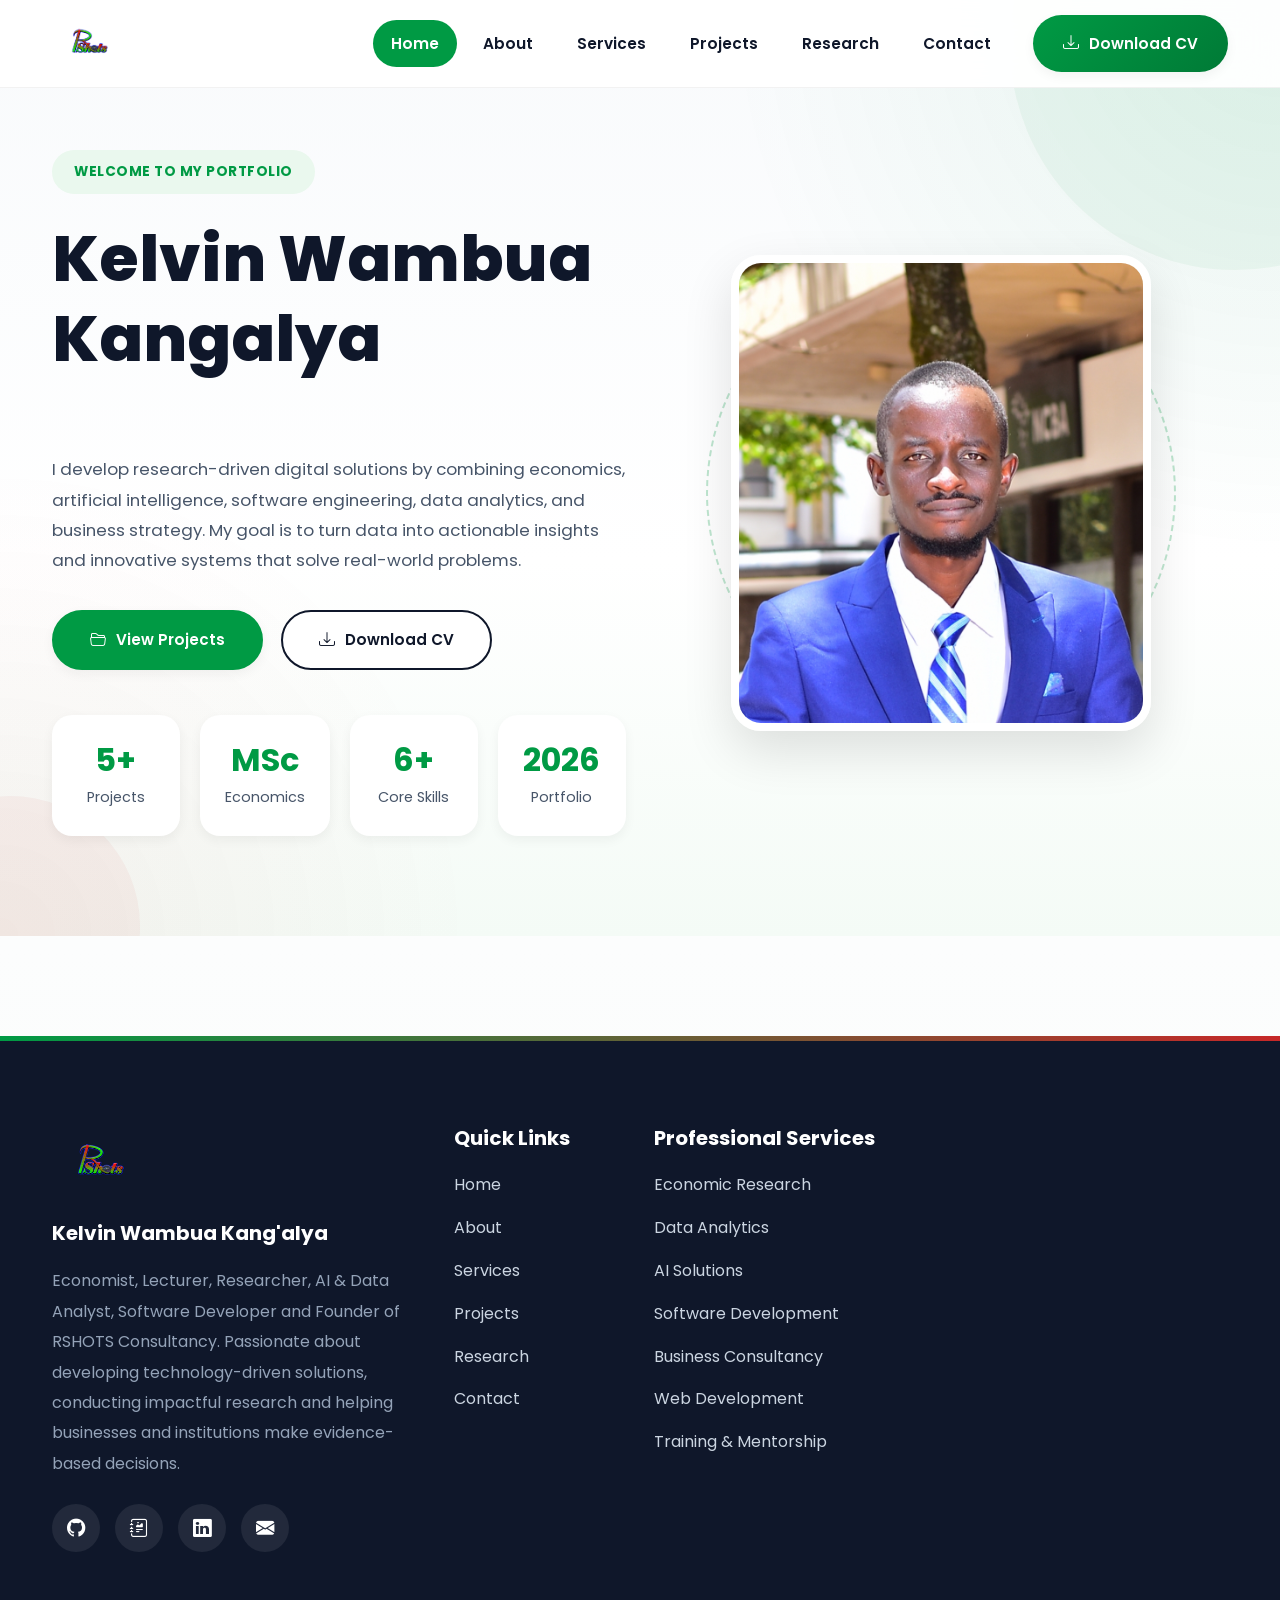
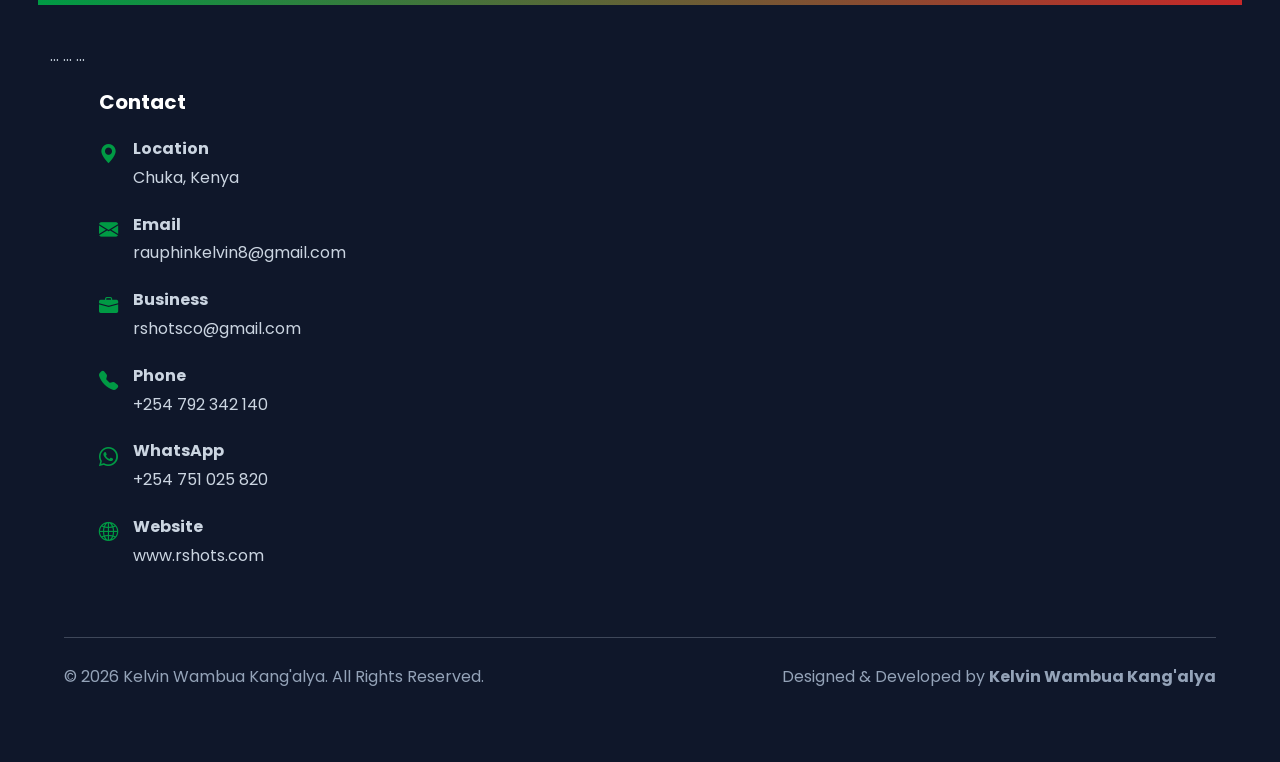
==== commit ae3c6065: "Update footer section with contact information" ====
--- a/index.html
+++ b/index.html
@@ -400,86 +400,109 @@
 
 </div>
 
-<!-- Contact -->
-
-<div class="col-lg-3">
-
-<h4>
-
-Contact
-
-</h4>
-
-<p>
-
-<i class="bi bi-geo-alt-fill text-primary"></i>
-
-Chuka, Kenya
-
-</p>
-
-<p>
-
-<i class="bi bi-envelope-fill text-primary"></i>
-
-rauphinkelvin8@gmail.com
-
-</p>
-
-<p>
-
-<i class="bi bi-telephone-fill text-primary"></i>
-
-+254 792 342 140
-
-</p>
-
-<p>
-
-<i class="bi bi-globe2 text-primary"></i>
-
-<a href="https://rshots.com"
-   target="_blank">
-
-www.rshots.com
-
-</a>
-
-</p>
+<footer>
+
+<div class="container">
+
+    <div class="row gy-5">
+
+        <!-- Brand -->
+
+        ...
+
+        <!-- Quick Links -->
+
+        ...
+
+        <!-- Services -->
+
+        ...
+
+        <!-- Contact -->
+
+        <!-- REPLACE ONLY THIS COLUMN -->
+        <div class="col-lg-3">
+
+            <h4>Contact</h4>
+
+            <div class="contact-item">
+                <i class="bi bi-geo-alt-fill"></i>
+                <div>
+                    <strong>Location</strong><br>
+                    Chuka, Kenya
+                </div>
+            </div>
+
+            <div class="contact-item">
+                <i class="bi bi-envelope-fill"></i>
+                <div>
+                    <strong>Email</strong><br>
+                    rauphinkelvin8@gmail.com
+                </div>
+            </div>
+
+            <div class="contact-item">
+                <i class="bi bi-briefcase-fill"></i>
+                <div>
+                    <strong>Business</strong><br>
+                    rshotsco@gmail.com
+                </div>
+            </div>
+
+            <div class="contact-item">
+                <i class="bi bi-telephone-fill"></i>
+                <div>
+                    <strong>Phone</strong><br>
+                    +254 792 342 140
+                </div>
+            </div>
+
+            <div class="contact-item">
+                <i class="bi bi-whatsapp"></i>
+                <div>
+                    <strong>WhatsApp</strong><br>
+                    +254 751 025 820
+                </div>
+            </div>
+
+            <div class="contact-item">
+                <i class="bi bi-globe2"></i>
+                <div>
+                    <strong>Website</strong><br>
+                    <a href="https://rshots.com" target="_blank">www.rshots.com</a>
+                </div>
+            </div>
+
+        </div>
+
+    </div>
+
+    <!-- KEEP THIS -->
+    <hr class="mt-5 mb-4">
+
+    <div class="row align-items-center">
+
+        <div class="col-md-6">
+
+            <p class="mb-0">
+                © 2026 Kelvin Wambua Kang'alya. All Rights Reserved.
+            </p>
+
+        </div>
+
+        <div class="col-md-6 text-md-end">
+
+            <p class="mb-0">
+                Designed & Developed by
+                <strong>Kelvin Wambua Kang'alya</strong>
+            </p>
+
+        </div>
+
+    </div>
 
 </div>
 
-</div>
-
-<hr class="mt-5 mb-4">
-
-<div class="row align-items-center">
-
-<div class="col-md-6">
-
-<p class="mb-0">
-
-© 2026 Kelvin Wambua Kang'alya. All Rights Reserved.
-
-</p>
-
-</div>
-
-<div class="col-md-6 text-md-end">
-
-<p class="mb-0">
-
-Designed & Developed by
-<strong>Kelvin Wambua Kang'alya</strong>
-
-</p>
-
-</div>
-
-</div>
-
-</div>
-
 </footer>
 
 <!-- Bootstrap -->
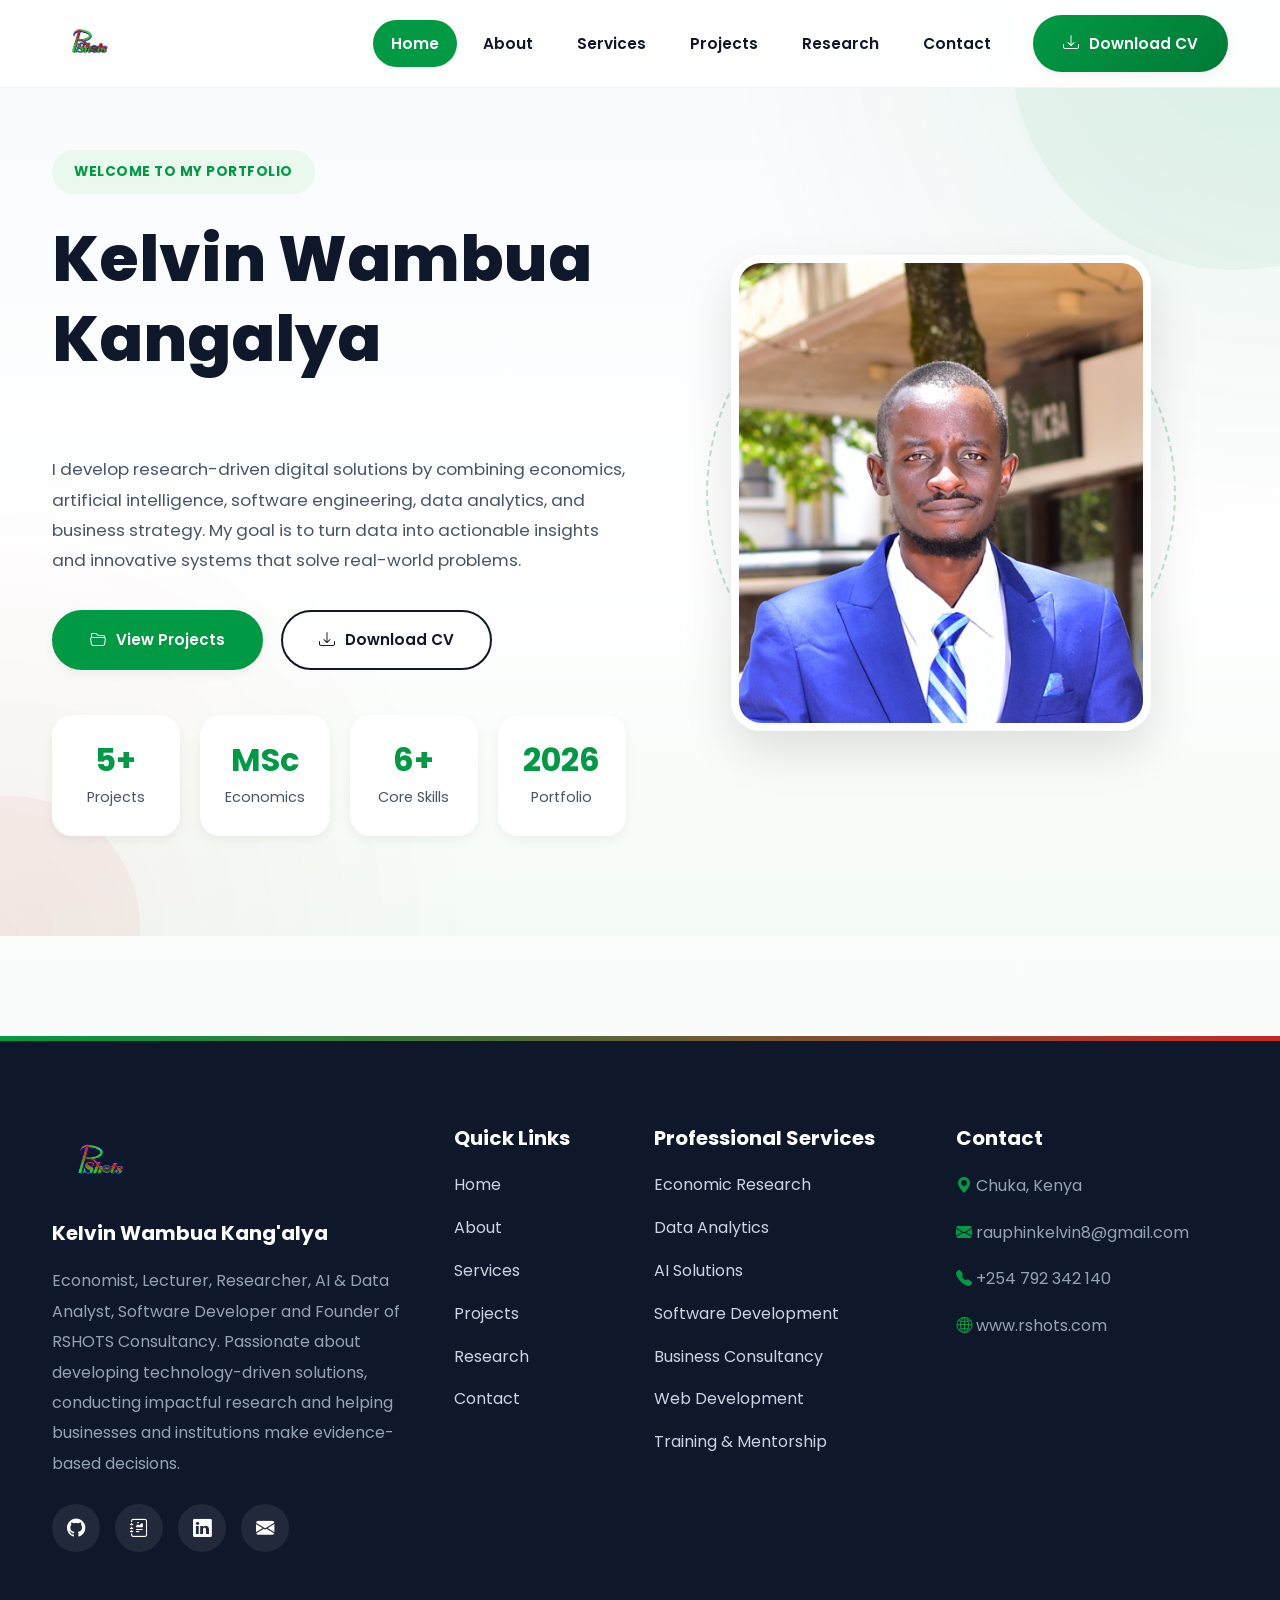
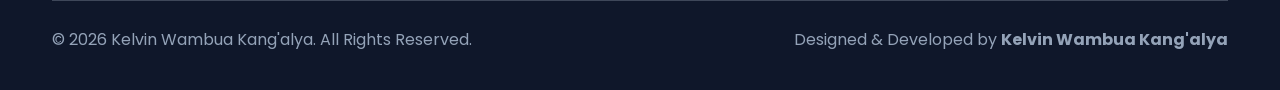
==== commit 769e1933: "Update index.html" ====
--- a/index.html
+++ b/index.html
@@ -275,7 +275,7 @@
     </div>
 
 </section>
-    <!-- ==================================================
+<!-- ==================================================
                         FOOTER
 =================================================== -->
 
@@ -400,106 +400,83 @@
 
 </div>
 
-<footer>
-
-<div class="container">
-
-    <div class="row gy-5">
-
-        <!-- Brand -->
-
-        ...
-
-        <!-- Quick Links -->
-
-        ...
-
-        <!-- Services -->
-
-        ...
-
-        <!-- Contact -->
-
-        <!-- REPLACE ONLY THIS COLUMN -->
-        <div class="col-lg-3">
-
-            <h4>Contact</h4>
-
-            <div class="contact-item">
-                <i class="bi bi-geo-alt-fill"></i>
-                <div>
-                    <strong>Location</strong><br>
-                    Chuka, Kenya
-                </div>
-            </div>
-
-            <div class="contact-item">
-                <i class="bi bi-envelope-fill"></i>
-                <div>
-                    <strong>Email</strong><br>
-                    rauphinkelvin8@gmail.com
-                </div>
-            </div>
-
-            <div class="contact-item">
-                <i class="bi bi-briefcase-fill"></i>
-                <div>
-                    <strong>Business</strong><br>
-                    rshotsco@gmail.com
-                </div>
-            </div>
-
-            <div class="contact-item">
-                <i class="bi bi-telephone-fill"></i>
-                <div>
-                    <strong>Phone</strong><br>
-                    +254 792 342 140
-                </div>
-            </div>
-
-            <div class="contact-item">
-                <i class="bi bi-whatsapp"></i>
-                <div>
-                    <strong>WhatsApp</strong><br>
-                    +254 751 025 820
-                </div>
-            </div>
-
-            <div class="contact-item">
-                <i class="bi bi-globe2"></i>
-                <div>
-                    <strong>Website</strong><br>
-                    <a href="https://rshots.com" target="_blank">www.rshots.com</a>
-                </div>
-            </div>
-
-        </div>
-
-    </div>
-
-    <!-- KEEP THIS -->
-    <hr class="mt-5 mb-4">
-
-    <div class="row align-items-center">
-
-        <div class="col-md-6">
-
-            <p class="mb-0">
-                © 2026 Kelvin Wambua Kang'alya. All Rights Reserved.
-            </p>
-
-        </div>
-
-        <div class="col-md-6 text-md-end">
-
-            <p class="mb-0">
-                Designed & Developed by
-                <strong>Kelvin Wambua Kang'alya</strong>
-            </p>
-
-        </div>
-
-    </div>
+<!-- Contact -->
+
+<div class="col-lg-3">
+
+<h4>
+
+Contact
+
+</h4>
+
+<p>
+
+<i class="bi bi-geo-alt-fill text-primary"></i>
+
+Chuka, Kenya
+
+</p>
+
+<p>
+
+<i class="bi bi-envelope-fill text-primary"></i>
+
+rauphinkelvin8@gmail.com
+
+</p>
+
+<p>
+
+<i class="bi bi-telephone-fill text-primary"></i>
+
++254 792 342 140
+
+</p>
+
+<p>
+
+<i class="bi bi-globe2 text-primary"></i>
+
+<a href="https://rshots.com"
+   target="_blank">
+
+www.rshots.com
+
+</a>
+
+</p>
+
+</div>
+
+</div>
+
+<hr class="mt-5 mb-4">
+
+<div class="row align-items-center">
+
+<div class="col-md-6">
+
+<p class="mb-0">
+
+© 2026 Kelvin Wambua Kang'alya. All Rights Reserved.
+
+</p>
+
+</div>
+
+<div class="col-md-6 text-md-end">
+
+<p class="mb-0">
+
+Designed & Developed by
+<strong>Kelvin Wambua Kang'alya</strong>
+
+</p>
+
+</div>
+
+</div>
 
 </div>
 
--- a/css/style.css
+++ b/css/style.css
@@ -3761,6 +3761,8 @@
 
 .contact-hero{
 
+    padding:140px 0 90px;
+
     background:linear-gradient(
         135deg,
         #F8FAFC,
@@ -3769,6 +3771,147 @@
 
 }
 
+.contact-hero h1{
+
+    margin-bottom:25px;
+
+}
+
+.contact-hero p{
+
+    font-size:1.08rem;
+
+    line-height:1.9;
+
+    max-width:600px;
+
+    color:var(--text);
+
+}
+
+.contact-tag{
+
+    display:inline-block;
+
+    background:rgba(0,154,68,.10);
+
+    color:var(--primary);
+
+    padding:10px 20px;
+
+    border-radius:50px;
+
+    font-size:.9rem;
+
+    font-weight:600;
+
+    margin-bottom:25px;
+
+    letter-spacing:1px;
+
+    text-transform:uppercase;
+
+}
+
+.contact-photo-card{
+
+    background:#fff;
+
+    border-radius:28px;
+
+    overflow:hidden;
+
+    box-shadow:var(--shadow-lg);
+
+    max-width:420px;
+
+    margin:auto;
+
+    transition:var(--transition);
+
+}
+
+.contact-photo-card:hover{
+
+    transform:translateY(-10px);
+
+}
+
+.contact-photo{
+
+    width:100%;
+
+    height:500px;
+
+    object-fit:cover;
+
+    display:block;
+
+}
+
+.contact-hero .hero-buttons{
+
+    margin-top:35px;
+
+    display:flex;
+
+    gap:18px;
+
+    flex-wrap:wrap;
+
+}
+
+@media(max-width:991px){
+
+.contact-hero{
+
+text-align:center;
+
+padding:120px 0 70px;
+
+}
+
+.contact-hero p{
+
+margin:auto;
+
+}
+
+.contact-photo-card{
+
+margin-top:40px;
+
+}
+
+.contact-photo{
+
+height:420px;
+
+}
+
+.contact-hero .hero-buttons{
+
+justify-content:center;
+
+}
+
+}
+
+@media(max-width:768px){
+
+.contact-hero{
+
+padding:100px 0 60px;
+
+}
+
+.contact-photo{
+
+height:340px;
+
+}
+
+}
 
 /*=========================================
         CONTACT INFORMATION CARD
